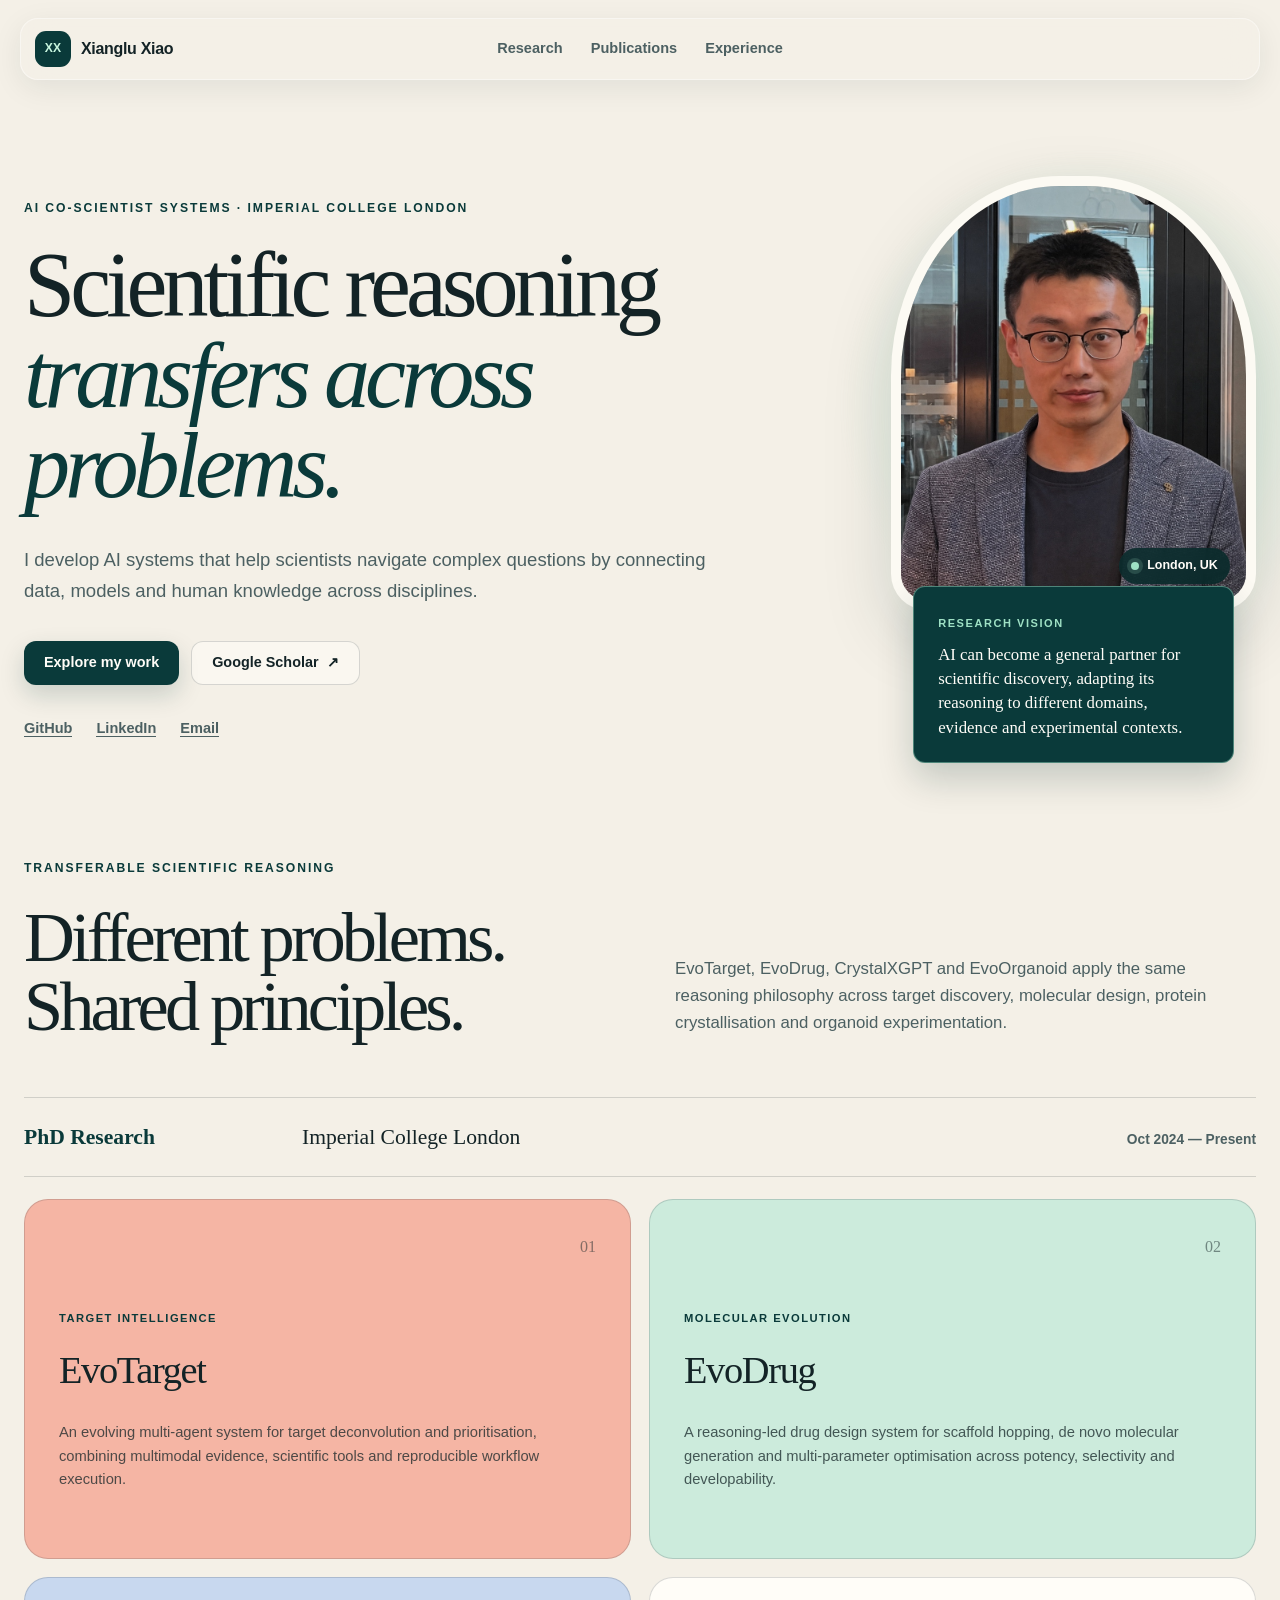
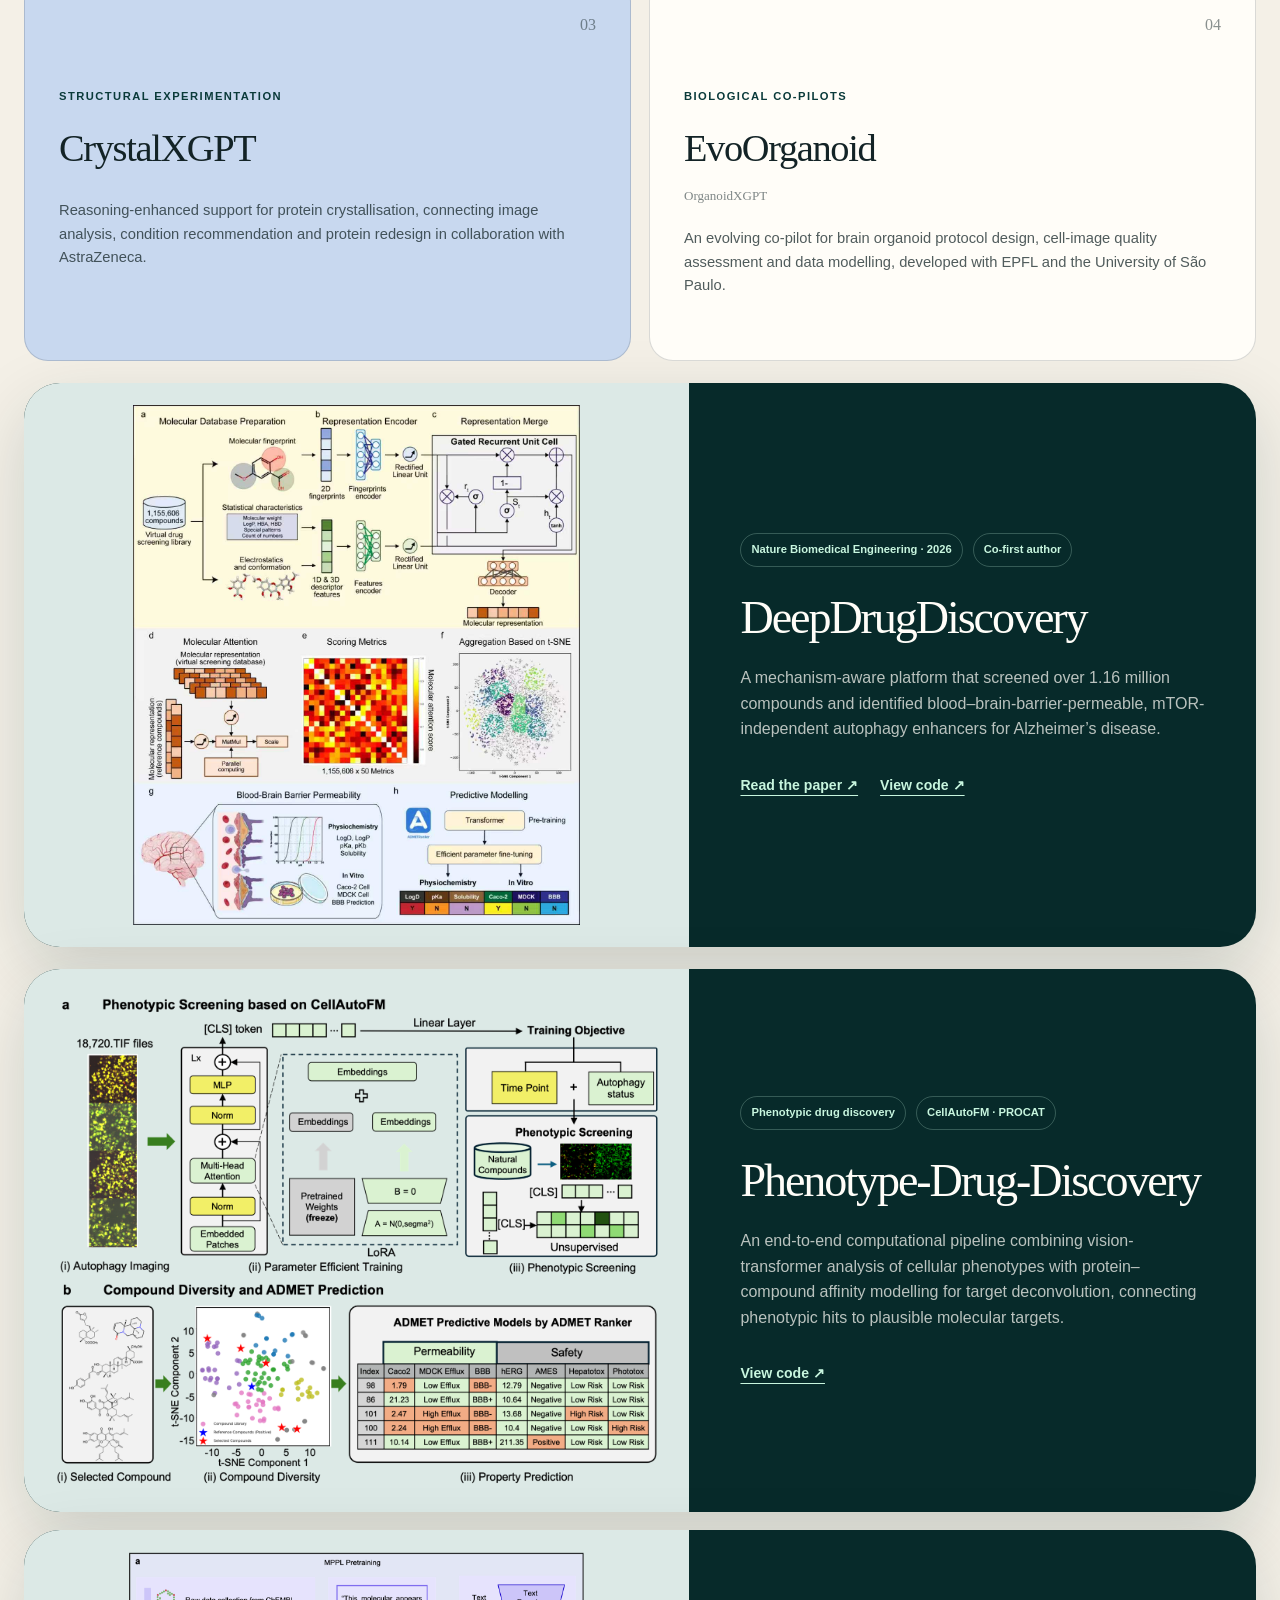
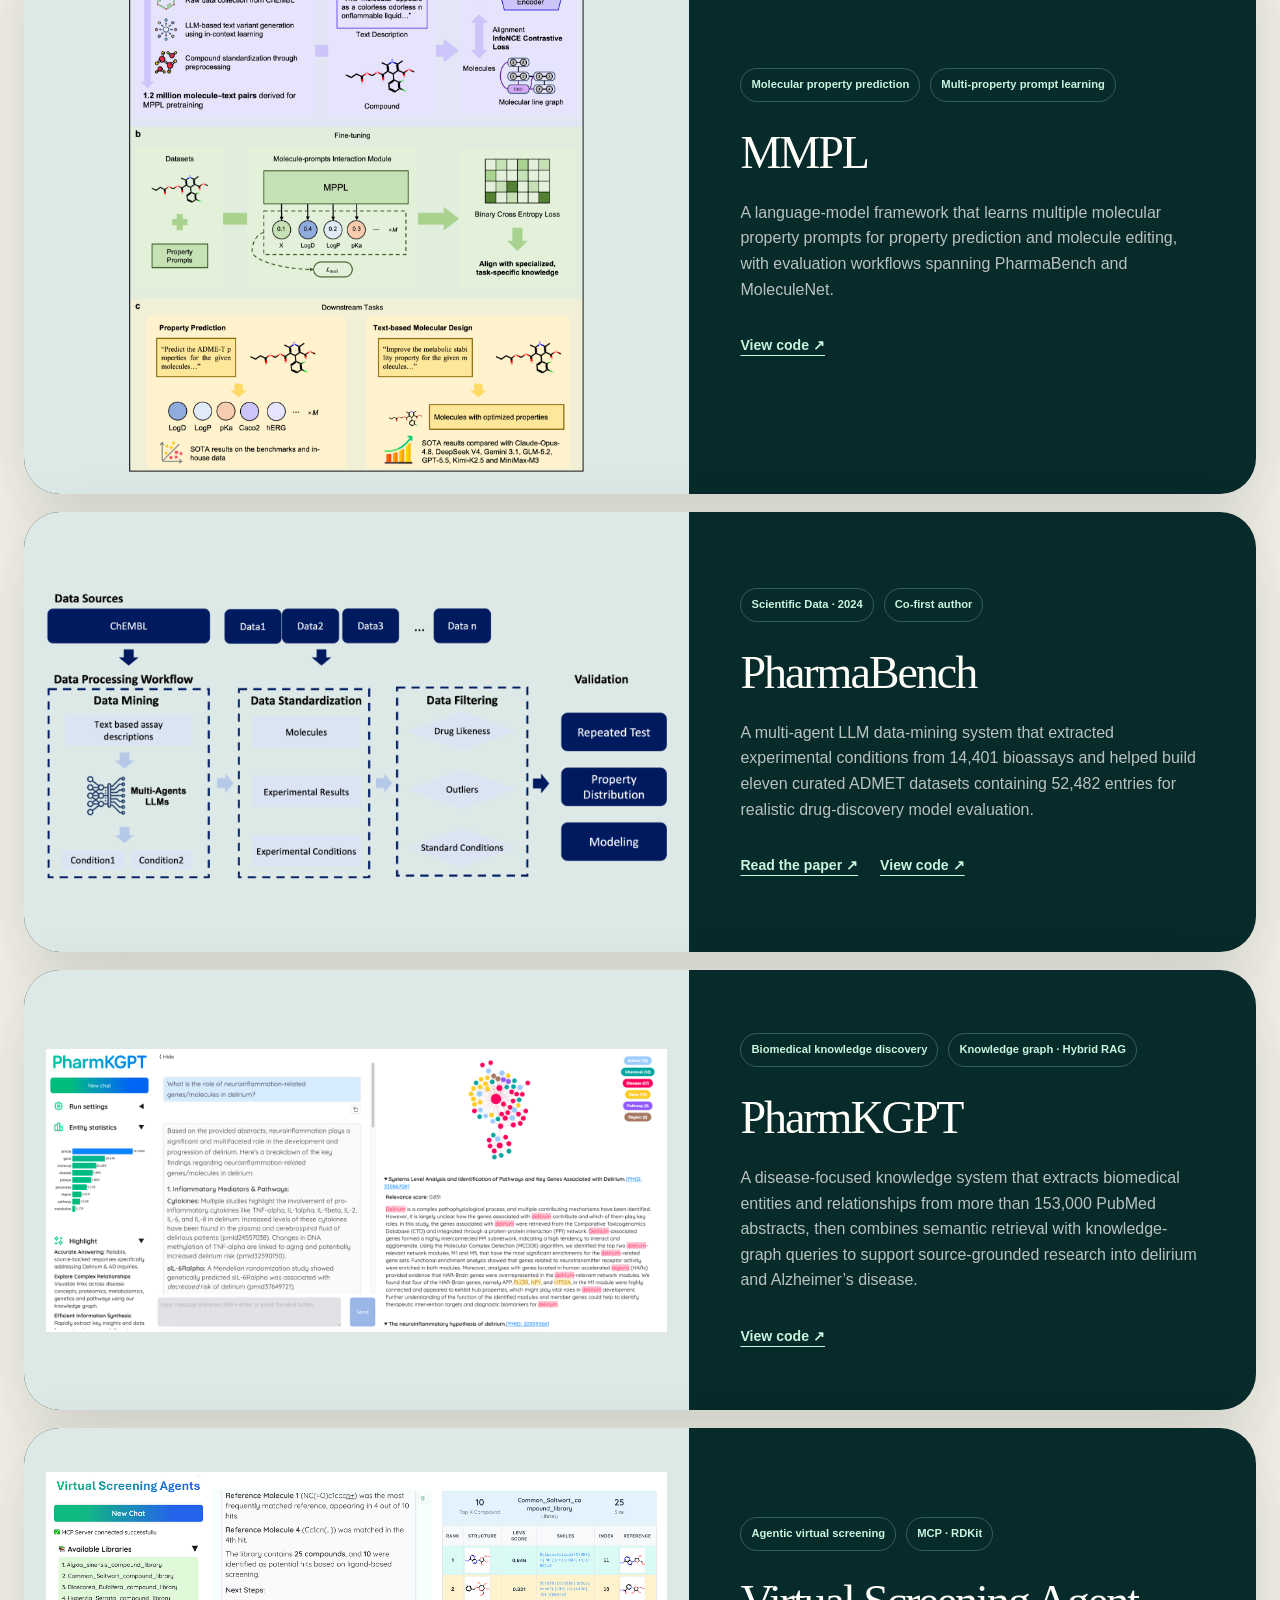
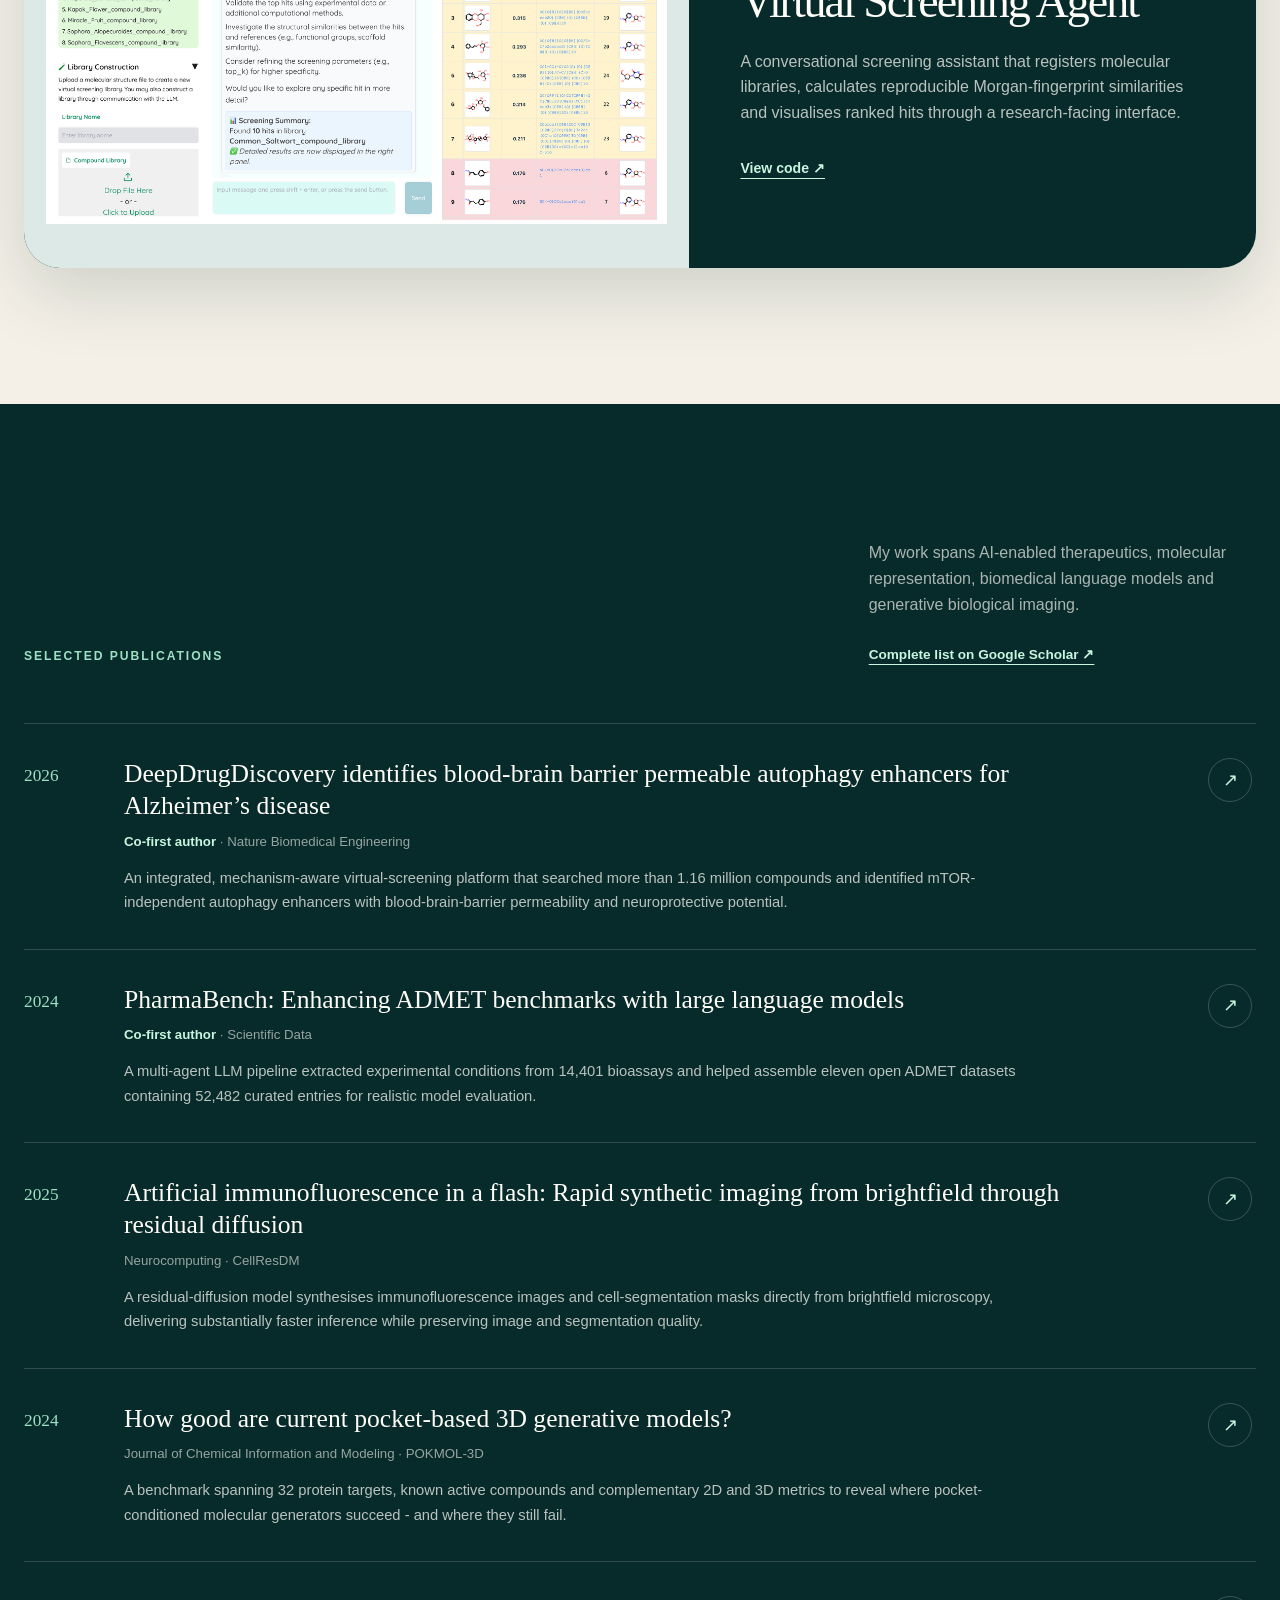
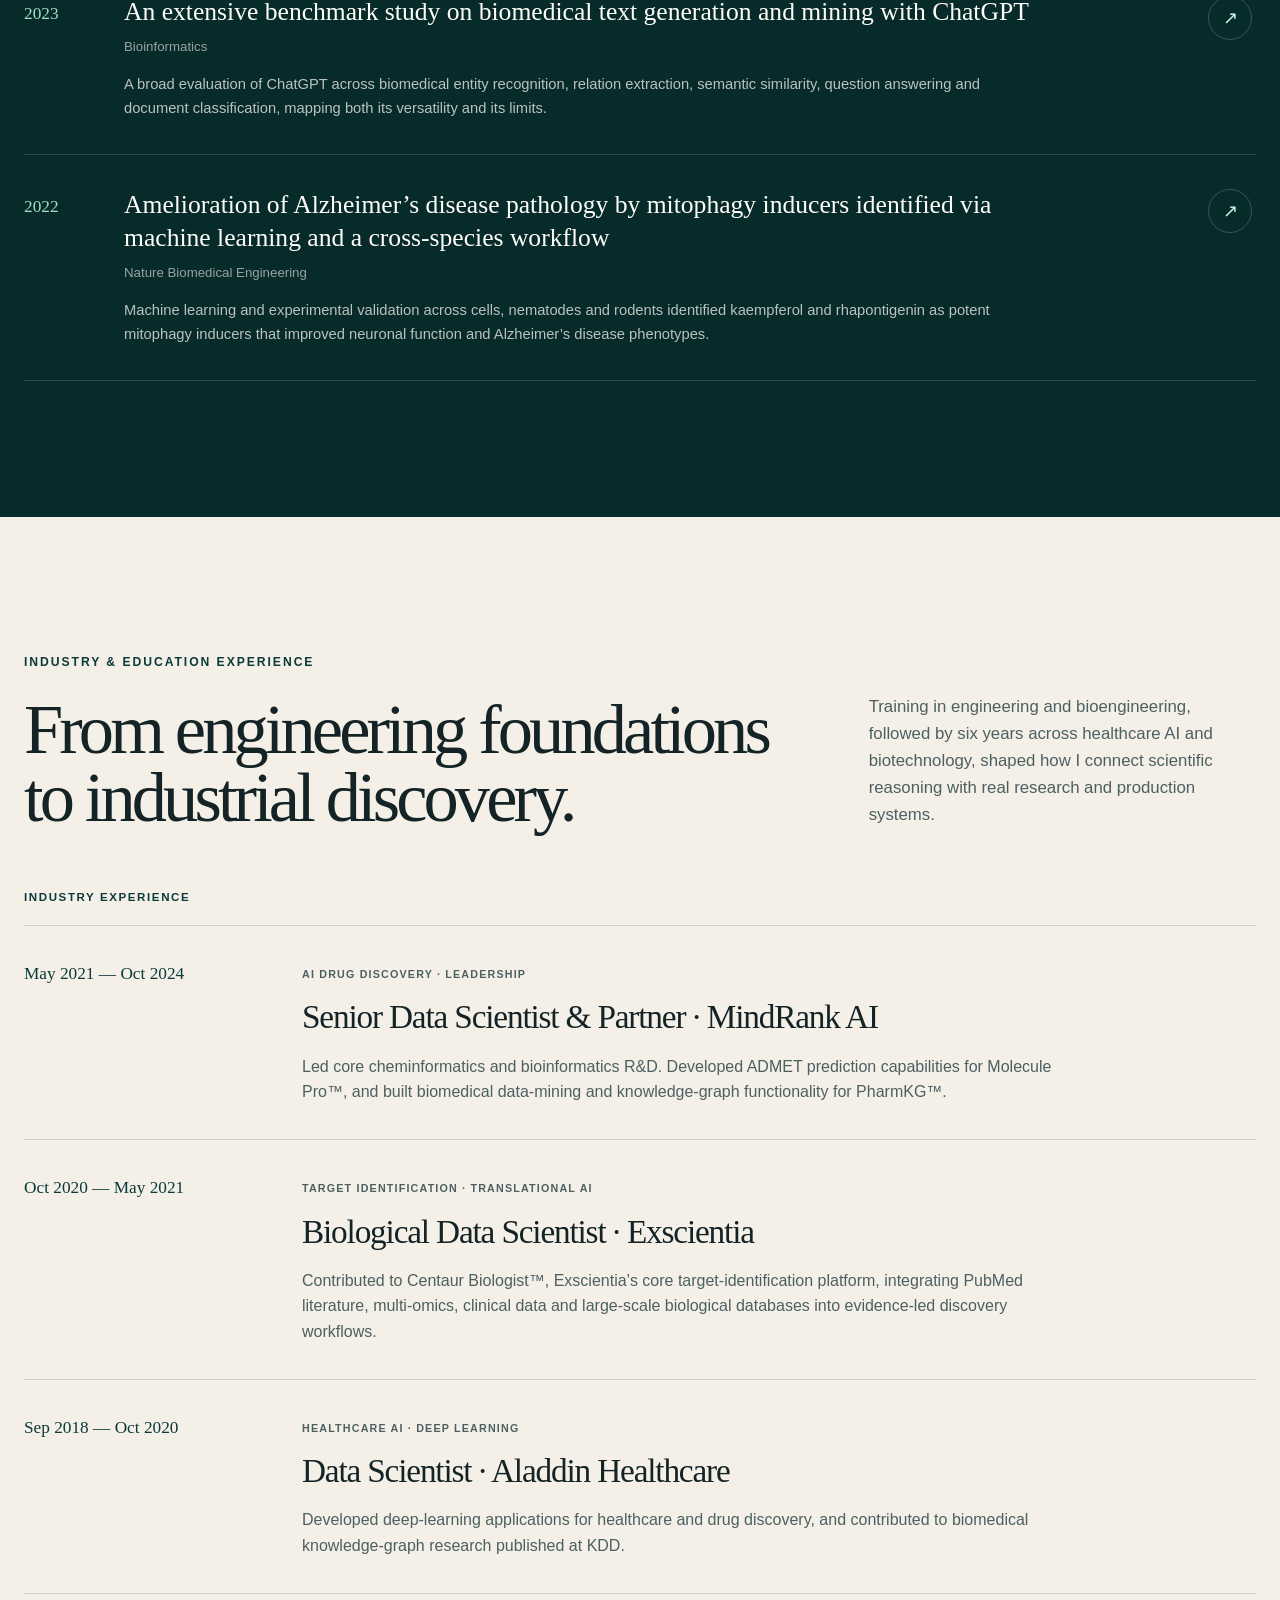
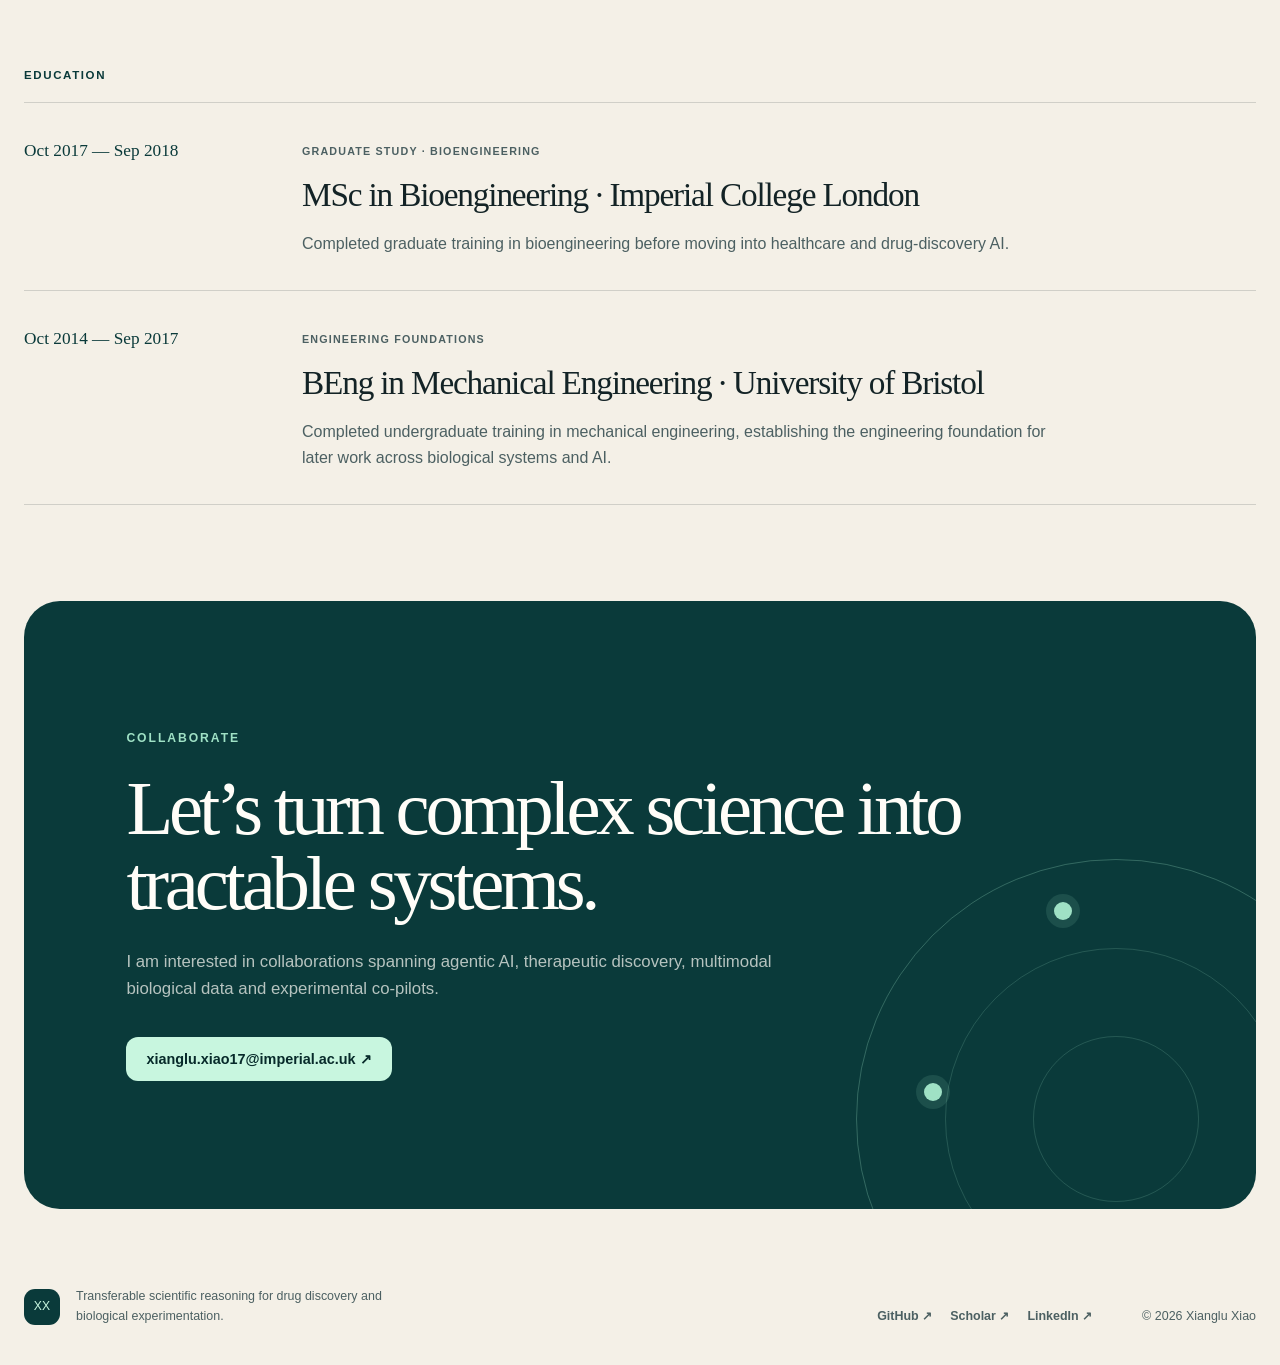
==== index.html @ e29f0de9 "Align DeepDrugDiscovery project card" ====
<!doctype html>
<html lang="en">
  <head>
    <meta charset="UTF-8" />
    <meta name="viewport" content="width=device-width, initial-scale=1" />
    <meta name="theme-color" content="#0a2425" />
    <meta
      name="description"
      content="Xianglu Xiao builds AI co-scientists that transfer scientific reasoning principles across drug discovery and biological experimentation."
    />
    <meta property="og:type" content="website" />
    <meta property="og:url" content="https://xiangluxiao.github.io/" />
    <meta property="og:title" content="Xianglu Xiao — Agentic AI for Drug Discovery" />
    <meta
      property="og:description"
      content="AI co-scientists that transfer scientific reasoning principles across drug discovery and biological experimentation."
    />
    <meta property="og:image" content="https://xiangluxiao.github.io/og.png" />
    <meta name="twitter:card" content="summary_large_image" />
    <meta name="twitter:title" content="Xianglu Xiao — Agentic AI for Drug Discovery" />
    <meta
      name="twitter:description"
      content="AI co-scientists that transfer scientific reasoning principles across drug discovery and biological experimentation."
    />
    <meta name="twitter:image" content="https://xiangluxiao.github.io/og.png" />
    <title>Xianglu Xiao — Agentic AI for Drug Discovery</title>
    <link rel="canonical" href="https://xiangluxiao.github.io/" />
    <link rel="icon" href="favicon.svg" type="image/svg+xml" />
    <link rel="stylesheet" href="styles.css" />
    <script src="script.js" defer></script>
    <script type="application/ld+json">
      {
        "@context": "https://schema.org",
        "@type": "Person",
        "name": "Xianglu Xiao",
        "url": "https://xiangluxiao.github.io/",
        "jobTitle": "AI Researcher and PhD Candidate",
        "affiliation": {
          "@type": "CollegeOrUniversity",
          "name": "Imperial College London"
        },
        "sameAs": [
          "https://github.com/XiangLuXiao",
          "https://scholar.google.com/citations?user=R48SPAgAAAAJ&hl=en",
          "https://www.linkedin.com/in/xianglu-xiao/"
        ]
      }
    </script>
  </head>
  <body>
    <a class="skip-link" href="#main">Skip to content</a>

    <header class="site-header" aria-label="Primary navigation">
      <a class="wordmark" href="#top" aria-label="Xianglu Xiao — home">
        <span class="wordmark-mark" aria-hidden="true">XX</span>
        <span>Xianglu Xiao</span>
      </a>
      <nav class="desktop-nav" aria-label="Page sections">
        <a href="#research">Research</a>
        <a href="#publications">Publications</a>
        <a href="#experience">Experience</a>
      </nav>
    </header>

    <main id="main">
      <section class="hero" id="top" aria-labelledby="hero-title">
        <div class="hero-copy">
          <p class="eyebrow">AI Co-Scientist Systems · Imperial College London</p>
          <h1 id="hero-title">
            <span>Scientific reasoning</span>
            <span class="hero-accent">transfers across problems.</span>
          </h1>
          <p class="hero-summary">
            I develop AI systems that help scientists navigate complex questions by connecting data, models and
            human knowledge across disciplines.
          </p>
          <div class="hero-links" aria-label="Profile links">
            <a class="button button-primary" href="#research">Explore my work</a>
            <a class="button button-secondary" href="https://scholar.google.com/citations?user=R48SPAgAAAAJ&amp;hl=en" target="_blank" rel="noreferrer">
              Google Scholar <span aria-hidden="true">↗</span>
            </a>
          </div>
          <ul class="profile-links" aria-label="External profiles">
            <li><a href="https://github.com/XiangLuXiao" target="_blank" rel="noreferrer">GitHub</a></li>
            <li><a href="https://www.linkedin.com/in/xianglu-xiao/" target="_blank" rel="noreferrer">LinkedIn</a></li>
            <li><a href="mailto:xianglu.xiao17@imperial.ac.uk">Email</a></li>
          </ul>
        </div>

        <aside class="hero-profile" aria-label="Research profile">
          <div class="portrait-frame">
            <img src="assets/xianglu-xiao.jpg" alt="Portrait of Xianglu Xiao" width="900" height="1038" />
            <span class="portrait-status"><span aria-hidden="true"></span> London, UK</span>
          </div>
          <div class="profile-note">
            <span class="note-label">Research vision</span>
            <p>
              AI can become a general partner for scientific discovery, adapting its reasoning to different domains,
              evidence and experimental contexts.
            </p>
          </div>
        </aside>
      </section>

      <section class="section section-feature" id="research" aria-labelledby="research-title">
        <div class="section-heading">
          <p class="eyebrow">Transferable scientific reasoning</p>
          <h2 id="research-title">Different problems. Shared principles.</h2>
          <p>
            EvoTarget, EvoDrug, CrystalXGPT and EvoOrganoid apply the same reasoning philosophy across target
            discovery, molecular design, protein crystallisation and organoid experimentation.
          </p>
        </div>

        <div class="phd-research-band" aria-label="PhD research at Imperial College London">
          <strong>PhD Research</strong>
          <span>Imperial College London</span>
          <time>Oct 2024 — Present</time>
        </div>

        <div class="research-grid" aria-label="Current PhD research programmes">
          <article class="research-card research-card-coral">
            <span class="research-index">01</span>
            <p class="research-kicker">Target intelligence</p>
            <h3>EvoTarget</h3>
            <p>
              An evolving multi-agent system for target deconvolution and prioritisation, combining multimodal
              evidence, scientific tools and reproducible workflow execution.
            </p>
          </article>

          <article class="research-card research-card-mint">
            <span class="research-index">02</span>
            <p class="research-kicker">Molecular evolution</p>
            <h3>EvoDrug</h3>
            <p>
              A reasoning-led drug design system for scaffold hopping, de novo molecular generation and
              multi-parameter optimisation across potency, selectivity and developability.
            </p>
          </article>

          <article class="research-card research-card-blue">
            <span class="research-index">03</span>
            <p class="research-kicker">Structural experimentation</p>
            <h3>CrystalXGPT</h3>
            <p>
              Reasoning-enhanced support for protein crystallisation, connecting image analysis, condition
              recommendation and protein redesign in collaboration with AstraZeneca.
            </p>
          </article>

          <article class="research-card research-card-paper">
            <span class="research-index">04</span>
            <p class="research-kicker">Biological co-pilots</p>
            <h3>EvoOrganoid <small>OrganoidXGPT</small></h3>
            <p>
              An evolving co-pilot for brain organoid protocol design, cell-image quality assessment and data
              modelling, developed with EPFL and the University of São Paulo.
            </p>
          </article>
        </div>

        <article class="feature-card feature-card-selected">
          <div class="feature-image">
            <img src="assets/deep-drug-discovery.jpg" alt="DeepDrugDiscovery molecular screening pipeline" />
          </div>
          <div class="feature-copy">
            <div class="feature-meta">
              <span>Nature Biomedical Engineering · 2026</span>
              <span>Co-first author</span>
            </div>
            <h3>DeepDrug<wbr>Discovery</h3>
            <p>
              A mechanism-aware platform that screened over 1.16 million compounds and identified
              blood–brain-barrier-permeable, mTOR-independent autophagy enhancers for Alzheimer’s disease.
            </p>
            <div class="card-links">
              <a href="https://doi.org/10.1038/s41551-026-01667-x" target="_blank" rel="noreferrer">Read the paper ↗</a>
              <a href="https://github.com/XiangLuXiao/DeepDrugDiscovery" target="_blank" rel="noreferrer">View code ↗</a>
            </div>
          </div>
        </article>

        <div class="selected-work-stack" aria-label="Additional selected research">
          <article class="feature-card feature-card-selected">
            <div class="feature-image">
              <img src="assets/phenotype-drug-discovery.png" alt="Phenotype-Drug-Discovery workflow linking cellular imaging, phenotypic screening and ADMET prediction" loading="lazy" />
            </div>
            <div class="feature-copy">
              <div class="feature-meta">
                <span>Phenotypic drug discovery</span>
                <span>CellAutoFM · PROCAT</span>
              </div>
              <h3>Phenotype-Drug-Discovery</h3>
              <p>
                An end-to-end computational pipeline combining vision-transformer analysis of cellular phenotypes
                with protein–compound affinity modelling for target deconvolution, connecting phenotypic hits to
                plausible molecular targets.
              </p>
              <div class="card-links">
                <a href="https://github.com/Frankewu0/Phenotype-Drug-Discovery" target="_blank" rel="noreferrer">View code ↗</a>
              </div>
            </div>
          </article>

          <article class="feature-card feature-card-selected">
            <div class="feature-image">
              <img src="assets/mmpl-framework.png" alt="MMPL pretraining, fine-tuning and downstream molecular property tasks" loading="lazy" />
            </div>
            <div class="feature-copy">
              <div class="feature-meta">
                <span>Molecular property prediction</span>
                <span>Multi-property prompt learning</span>
              </div>
              <h3>MMPL</h3>
              <p>
                A language-model framework that learns multiple molecular property prompts for property prediction
                and molecule editing, with evaluation workflows spanning PharmaBench and MoleculeNet.
              </p>
              <div class="card-links">
                <a href="https://github.com/Frankewu0/MMPL" target="_blank" rel="noreferrer">View code ↗</a>
              </div>
            </div>
          </article>

          <article class="feature-card feature-card-selected">
            <div class="feature-image">
              <img src="assets/pharmabench-workflow.png" alt="PharmaBench workflow for mining and standardising experimental ADMET data" loading="lazy" />
            </div>
            <div class="feature-copy">
              <div class="feature-meta">
                <span>Scientific Data · 2024</span>
                <span>Co-first author</span>
              </div>
              <h3>PharmaBench</h3>
              <p>
                A multi-agent LLM data-mining system that extracted experimental conditions from 14,401 bioassays
                and helped build eleven curated ADMET datasets containing 52,482 entries for realistic drug-discovery
                model evaluation.
              </p>
              <div class="card-links">
                <a href="https://doi.org/10.1038/s41597-024-03793-0" target="_blank" rel="noreferrer">Read the paper ↗</a>
                <a href="https://github.com/mindrank-ai/PharmaBench" target="_blank" rel="noreferrer">View code ↗</a>
              </div>
            </div>
          </article>

          <article class="feature-card feature-card-selected">
            <div class="feature-image">
              <img src="assets/pharmkgpt.png" alt="PharmKGPT interface combining scientific answers with disease knowledge graphs and source literature" loading="lazy" />
            </div>
            <div class="feature-copy">
              <div class="feature-meta">
                <span>Biomedical knowledge discovery</span>
                <span>Knowledge graph · Hybrid RAG</span>
              </div>
              <h3>PharmKGPT</h3>
              <p>
                A disease-focused knowledge system that extracts biomedical entities and relationships from more
                than 153,000 PubMed abstracts, then combines semantic retrieval with knowledge-graph queries to
                support source-grounded research into delirium and Alzheimer’s disease.
              </p>
              <div class="card-links">
                <a href="https://github.com/Furi5/pharmkgpt" target="_blank" rel="noreferrer">View code ↗</a>
              </div>
            </div>
          </article>

          <article class="feature-card feature-card-selected">
            <div class="feature-image">
              <img src="assets/virtual-screening-agent.png" alt="Virtual Screening Agent interface showing molecular libraries, ranked hits and screening analysis" loading="lazy" />
            </div>
            <div class="feature-copy">
              <div class="feature-meta">
                <span>Agentic virtual screening</span>
                <span>MCP · RDKit</span>
              </div>
              <h3>Virtual Screening Agent</h3>
              <p>
                A conversational screening assistant that registers molecular libraries, calculates reproducible
                Morgan-fingerprint similarities and visualises ranked hits through a research-facing interface.
              </p>
              <div class="card-links">
                <a href="https://github.com/XiangLuXiao/virtual_screening_agent" target="_blank" rel="noreferrer">View code ↗</a>
              </div>
            </div>
          </article>
        </div>

      </section>

      <section class="publication-section" id="publications" aria-labelledby="publication-title">
        <div class="publication-inner">
          <div class="section-heading publication-heading">
            <div>
              <p class="eyebrow" id="publication-title">Selected publications</p>
            </div>
            <div class="publication-intro">
              <p>
                My work spans AI-enabled therapeutics, molecular representation, biomedical language models and
                generative biological imaging.
              </p>
              <a href="https://scholar.google.com/citations?user=R48SPAgAAAAJ&amp;hl=en" target="_blank" rel="noreferrer">Complete list on Google Scholar ↗</a>
            </div>
          </div>

          <ol class="publication-list">
            <li>
              <span class="publication-year">2026</span>
              <div>
                <h3>DeepDrugDiscovery identifies blood-brain barrier permeable autophagy enhancers for Alzheimer’s disease</h3>
                <p class="publication-meta"><strong>Co-first author</strong> · Nature Biomedical Engineering</p>
                <p class="publication-summary">An integrated, mechanism-aware virtual-screening platform that searched more than 1.16 million compounds and identified mTOR-independent autophagy enhancers with blood-brain-barrier permeability and neuroprotective potential.</p>
              </div>
              <a href="https://doi.org/10.1038/s41551-026-01667-x" target="_blank" rel="noreferrer" aria-label="Open DeepDrugDiscovery paper">↗</a>
            </li>
            <li>
              <span class="publication-year">2024</span>
              <div>
                <h3>PharmaBench: Enhancing ADMET benchmarks with large language models</h3>
                <p class="publication-meta"><strong>Co-first author</strong> · Scientific Data</p>
                <p class="publication-summary">A multi-agent LLM pipeline extracted experimental conditions from 14,401 bioassays and helped assemble eleven open ADMET datasets containing 52,482 curated entries for realistic model evaluation.</p>
              </div>
              <a href="https://doi.org/10.1038/s41597-024-03793-0" target="_blank" rel="noreferrer" aria-label="Open PharmaBench paper">↗</a>
            </li>
            <li>
              <span class="publication-year">2025</span>
              <div>
                <h3>Artificial immunofluorescence in a flash: Rapid synthetic imaging from brightfield through residual diffusion</h3>
                <p class="publication-meta">Neurocomputing · CellResDM</p>
                <p class="publication-summary">A residual-diffusion model synthesises immunofluorescence images and cell-segmentation masks directly from brightfield microscopy, delivering substantially faster inference while preserving image and segmentation quality.</p>
              </div>
              <a href="https://doi.org/10.1016/j.neucom.2024.128715" target="_blank" rel="noreferrer" aria-label="Open CellResDM paper">↗</a>
            </li>
            <li>
              <span class="publication-year">2024</span>
              <div>
                <h3>How good are current pocket-based 3D generative models?</h3>
                <p class="publication-meta">Journal of Chemical Information and Modeling · POKMOL-3D</p>
                <p class="publication-summary">A benchmark spanning 32 protein targets, known active compounds and complementary 2D and 3D metrics to reveal where pocket-conditioned molecular generators succeed - and where they still fail.</p>
              </div>
              <a href="https://doi.org/10.1021/acs.jcim.4c01598" target="_blank" rel="noreferrer" aria-label="Open POKMOL-3D paper">↗</a>
            </li>
            <li>
              <span class="publication-year">2023</span>
              <div>
                <h3>An extensive benchmark study on biomedical text generation and mining with ChatGPT</h3>
                <p class="publication-meta">Bioinformatics</p>
                <p class="publication-summary">A broad evaluation of ChatGPT across biomedical entity recognition, relation extraction, semantic similarity, question answering and document classification, mapping both its versatility and its limits.</p>
              </div>
              <a href="https://doi.org/10.1093/bioinformatics/btad557" target="_blank" rel="noreferrer" aria-label="Open biomedical ChatGPT benchmark paper">↗</a>
            </li>
            <li>
              <span class="publication-year">2022</span>
              <div>
                <h3>Amelioration of Alzheimer’s disease pathology by mitophagy inducers identified via machine learning and a cross-species workflow</h3>
                <p class="publication-meta">Nature Biomedical Engineering</p>
                <p class="publication-summary">Machine learning and experimental validation across cells, nematodes and rodents identified kaempferol and rhapontigenin as potent mitophagy inducers that improved neuronal function and Alzheimer’s disease phenotypes.</p>
              </div>
              <a href="https://doi.org/10.1038/s41551-021-00819-5" target="_blank" rel="noreferrer" aria-label="Open mitophagy inducers paper">↗</a>
            </li>
          </ol>
        </div>
      </section>

      <section class="section path-section" id="experience" aria-labelledby="path-title">
        <div class="section-heading section-heading-compact">
          <div>
            <p class="eyebrow">Industry &amp; education experience</p>
            <h2 id="path-title">From engineering foundations to industrial discovery.</h2>
          </div>
          <p>
            Training in engineering and bioengineering, followed by six years across healthcare AI and biotechnology,
            shaped how I connect scientific reasoning with real research and production systems.
          </p>
        </div>

        <div class="experience-group">
          <p class="experience-label">Industry experience</p>
          <div class="timeline">
            <article class="timeline-item">
              <time>May 2021 — Oct 2024</time>
              <div>
                <span>AI drug discovery · Leadership</span>
                <h3>Senior Data Scientist &amp; Partner · MindRank AI</h3>
                <p>Led core cheminformatics and bioinformatics R&amp;D. Developed ADMET prediction capabilities for Molecule Pro™, and built biomedical data-mining and knowledge-graph functionality for PharmKG™.</p>
              </div>
            </article>
            <article class="timeline-item">
              <time>Oct 2020 — May 2021</time>
              <div>
                <span>Target identification · Translational AI</span>
                <h3>Biological Data Scientist · Exscientia</h3>
                <p>Contributed to Centaur Biologist™, Exscientia’s core target-identification platform, integrating PubMed literature, multi-omics, clinical data and large-scale biological databases into evidence-led discovery workflows.</p>
              </div>
            </article>
            <article class="timeline-item">
              <time>Sep 2018 — Oct 2020</time>
              <div>
                <span>Healthcare AI · Deep learning</span>
                <h3>Data Scientist · Aladdin Healthcare</h3>
                <p>Developed deep-learning applications for healthcare and drug discovery, and contributed to biomedical knowledge-graph research published at KDD.</p>
              </div>
            </article>
          </div>
        </div>

        <div class="experience-group">
          <p class="experience-label">Education</p>
          <div class="timeline">
            <article class="timeline-item">
              <time>Oct 2017 — Sep 2018</time>
              <div>
                <span>Graduate study · Bioengineering</span>
                <h3>MSc in Bioengineering · Imperial College London</h3>
                <p>Completed graduate training in bioengineering before moving into healthcare and drug-discovery AI.</p>
              </div>
            </article>
            <article class="timeline-item">
              <time>Oct 2014 — Sep 2017</time>
              <div>
                <span>Engineering foundations</span>
                <h3>BEng in Mechanical Engineering · University of Bristol</h3>
                <p>Completed undergraduate training in mechanical engineering, establishing the engineering foundation for later work across biological systems and AI.</p>
              </div>
            </article>
          </div>
        </div>
      </section>

      <section class="contact-section" aria-labelledby="contact-title">
        <div class="contact-orbit" aria-hidden="true"><span></span><span></span><span></span></div>
        <div class="contact-inner">
          <p class="eyebrow">Collaborate</p>
          <h2 id="contact-title">Let’s turn complex science into tractable systems.</h2>
          <p>
            I am interested in collaborations spanning agentic AI, therapeutic discovery, multimodal biological data
            and experimental co-pilots.
          </p>
          <a class="button contact-button" href="mailto:xianglu.xiao17@imperial.ac.uk">xianglu.xiao17@imperial.ac.uk ↗</a>
        </div>
      </section>
    </main>

    <footer class="site-footer">
      <div>
        <span class="wordmark-mark" aria-hidden="true">XX</span>
        <p>Transferable scientific reasoning for drug discovery and biological experimentation.</p>
      </div>
      <nav aria-label="Footer links">
        <a href="https://github.com/XiangLuXiao" target="_blank" rel="noreferrer">GitHub ↗</a>
        <a href="https://scholar.google.com/citations?user=R48SPAgAAAAJ&amp;hl=en" target="_blank" rel="noreferrer">Scholar ↗</a>
        <a href="https://www.linkedin.com/in/xianglu-xiao/" target="_blank" rel="noreferrer">LinkedIn ↗</a>
      </nav>
      <p>© <span id="year">2026</span> Xianglu Xiao</p>
    </footer>
  </body>
</html>
---- styles.css ----
:root {
  --ink: #132326;
  --ink-soft: #4c6062;
  --paper: #f4f0e7;
  --paper-deep: #e9e4d9;
  --forest: #0a3a3a;
  --forest-deep: #072a2a;
  --mint: #9fe1c5;
  --mint-bright: #c8f6df;
  --coral: #ef765e;
  --white: #fffdf8;
  --line: rgba(19, 35, 38, 0.16);
  --shadow: 0 24px 70px rgba(7, 42, 42, 0.16);
  --radius-sm: 12px;
  --radius-md: 24px;
  --radius-lg: 36px;
  --max-width: 1240px;
}

* {
  box-sizing: border-box;
}

html {
  scroll-behavior: smooth;
}

body {
  margin: 0;
  overflow-x: clip;
  color: var(--ink);
  background: var(--paper);
  font-family: Inter, ui-sans-serif, -apple-system, BlinkMacSystemFont, "Segoe UI", sans-serif;
  font-size: 16px;
  line-height: 1.6;
  text-rendering: optimizeLegibility;
}

a {
  color: inherit;
}

img {
  display: block;
  max-width: 100%;
}

button,
a {
  -webkit-tap-highlight-color: transparent;
}

.skip-link {
  position: fixed;
  z-index: 100;
  top: 12px;
  left: 12px;
  padding: 10px 14px;
  border-radius: 8px;
  background: var(--mint-bright);
  color: var(--forest-deep);
  transform: translateY(-160%);
}

.skip-link:focus {
  transform: translateY(0);
}

.site-header {
  position: sticky;
  z-index: 20;
  top: 0;
  display: grid;
  grid-template-columns: 1fr auto 1fr;
  align-items: center;
  width: min(calc(100% - 40px), var(--max-width));
  margin: 18px auto 0;
  padding: 12px 14px;
  border: 1px solid rgba(255, 255, 255, 0.42);
  border-radius: 18px;
  background: rgba(244, 240, 231, 0.82);
  box-shadow: 0 8px 30px rgba(7, 42, 42, 0.08);
  backdrop-filter: blur(18px);
}

.wordmark {
  display: inline-flex;
  align-items: center;
  gap: 10px;
  width: fit-content;
  font-weight: 740;
  text-decoration: none;
  letter-spacing: -0.02em;
}

.wordmark-mark {
  display: grid;
  width: 36px;
  height: 36px;
  place-items: center;
  border-radius: 11px;
  color: var(--mint-bright);
  background: var(--forest);
  font-size: 0.76rem;
  letter-spacing: 0.02em;
}

.desktop-nav {
  display: flex;
  gap: 28px;
}

.desktop-nav a,
.profile-links a {
  color: var(--ink-soft);
  font-size: 0.91rem;
  font-weight: 620;
  text-decoration: none;
}

.desktop-nav a:hover,
.profile-links a:hover {
  color: var(--forest);
}

.button {
  min-height: 44px;
  border-radius: 12px;
  font: inherit;
  font-size: 0.9rem;
  font-weight: 700;
  text-decoration: none;
}

.hero {
  position: relative;
  display: grid;
  grid-template-columns: minmax(0, 1.45fr) minmax(300px, 0.68fr);
  gap: clamp(48px, 7vw, 112px);
  align-items: center;
  width: min(calc(100% - 48px), var(--max-width));
  min-height: 720px;
  margin: 0 auto;
  padding: 96px 0 56px;
}

.hero::before {
  position: absolute;
  z-index: -1;
  top: 52px;
  right: -8%;
  width: 42%;
  height: 74%;
  border-radius: 50%;
  background: radial-gradient(circle at center, rgba(159, 225, 197, 0.48), rgba(159, 225, 197, 0) 68%);
  content: "";
  filter: blur(2px);
}

.eyebrow {
  margin: 0 0 22px;
  color: var(--forest);
  font-size: 0.76rem;
  font-weight: 800;
  letter-spacing: 0.16em;
  text-transform: uppercase;
}

.hero h1,
.section-heading h2 {
  margin: 0;
  font-family: "Iowan Old Style", "Palatino Linotype", Georgia, serif;
  font-weight: 500;
  letter-spacing: -0.055em;
  line-height: 0.98;
}

.hero h1 {
  max-width: 830px;
  font-size: clamp(4rem, 7.2vw, 7.4rem);
}

.hero h1 span {
  display: block;
}

.hero-accent {
  color: var(--forest);
  font-style: italic;
}

.hero-summary {
  max-width: 720px;
  margin: 34px 0 0;
  color: var(--ink-soft);
  font-size: clamp(1.05rem, 1.45vw, 1.28rem);
  line-height: 1.65;
}

.hero-links {
  display: flex;
  flex-wrap: wrap;
  gap: 12px;
  margin-top: 34px;
}

.button {
  display: inline-flex;
  align-items: center;
  justify-content: center;
  gap: 8px;
  padding: 0 20px;
}

.button-primary {
  color: var(--white);
  background: var(--forest);
  box-shadow: 0 10px 24px rgba(10, 58, 58, 0.18);
}

.button-secondary {
  border: 1px solid var(--line);
  background: rgba(255, 253, 248, 0.54);
}

.profile-links {
  display: flex;
  gap: 24px;
  margin: 30px 0 0;
  padding: 0;
  list-style: none;
}

.profile-links a {
  border-bottom: 1px solid currentColor;
}

.hero-profile {
  position: relative;
}

.portrait-frame {
  position: relative;
  overflow: hidden;
  aspect-ratio: 0.84;
  border: 10px solid rgba(255, 253, 248, 0.88);
  border-radius: 46% 46% var(--radius-lg) var(--radius-lg);
  background: var(--paper-deep);
  box-shadow: var(--shadow);
}

.portrait-frame img {
  width: 100%;
  height: 100%;
  object-fit: cover;
  image-rendering: auto;
}

.portrait-status {
  position: absolute;
  right: 16px;
  bottom: 16px;
  display: inline-flex;
  align-items: center;
  gap: 8px;
  padding: 8px 12px;
  border-radius: 999px;
  color: var(--white);
  background: rgba(7, 42, 42, 0.86);
  font-size: 0.78rem;
  font-weight: 700;
  backdrop-filter: blur(10px);
}

.portrait-status span {
  width: 8px;
  height: 8px;
  border-radius: 50%;
  background: var(--mint);
  box-shadow: 0 0 0 4px rgba(159, 225, 197, 0.17);
}

.profile-note {
  position: relative;
  width: 88%;
  margin: -24px auto 0;
  padding: 22px 24px;
  border: 1px solid rgba(159, 225, 197, 0.45);
  border-radius: var(--radius-sm);
  color: var(--white);
  background: var(--forest);
  box-shadow: 0 16px 36px rgba(7, 42, 42, 0.2);
}

.note-label {
  color: var(--mint);
  font-size: 0.69rem;
  font-weight: 800;
  letter-spacing: 0.14em;
  text-transform: uppercase;
}

.profile-note p {
  margin: 8px 0 0;
  font-family: "Iowan Old Style", Georgia, serif;
  font-size: 1.05rem;
  line-height: 1.45;
}

.section {
  width: min(100% - 48px, var(--max-width));
  margin: 0 auto;
  padding: 136px 0;
}

.section-feature {
  padding-top: 40px;
}

.section-heading {
  display: grid;
  grid-template-columns: 1fr 1fr;
  gap: 24px 70px;
  align-items: end;
  margin-bottom: 56px;
}

.section-heading .eyebrow {
  grid-column: 1 / -1;
  margin-bottom: 0;
}

.section-heading h2 {
  font-size: clamp(3rem, 5.5vw, 5.5rem);
}

.section-heading > p:last-child {
  max-width: 540px;
  margin: 0 0 4px;
  color: var(--ink-soft);
  font-size: 1.05rem;
}

.feature-card {
  overflow: hidden;
  display: grid;
  grid-template-columns: 1.22fr 0.78fr;
  min-height: 560px;
  border-radius: var(--radius-lg);
  color: var(--white);
  background: var(--forest-deep);
  box-shadow: var(--shadow);
}

.feature-image {
  min-width: 0;
  min-height: 440px;
  padding: 22px;
  overflow: hidden;
  background: #dce9e6;
}

.feature-image img {
  display: block;
  width: 100%;
  height: 100%;
  border-radius: 20px;
  object-fit: contain;
  object-position: center;
}

.feature-copy {
  display: flex;
  flex-direction: column;
  justify-content: center;
  min-width: 0;
  padding: clamp(36px, 5vw, 72px);
}

.feature-meta {
  display: flex;
  flex-wrap: wrap;
  gap: 10px;
  margin-bottom: 28px;
}

.feature-meta span {
  padding: 7px 10px;
  border: 1px solid rgba(200, 246, 223, 0.24);
  border-radius: 999px;
  color: var(--mint-bright);
  font-size: 0.7rem;
  font-weight: 800;
}

.feature-copy h3 {
  margin: 0;
  font-family: "Iowan Old Style", Georgia, serif;
  font-size: clamp(2.5rem, 3.7vw, 4.2rem);
  font-weight: 500;
  hyphens: none;
  letter-spacing: -0.045em;
  line-height: 1;
}

.feature-copy p {
  margin: 24px 0 0;
  color: rgba(255, 253, 248, 0.72);
}

.card-links {
  display: flex;
  flex-wrap: wrap;
  gap: 22px;
  margin-top: 32px;
}

.card-links a {
  color: var(--mint-bright);
  font-size: 0.88rem;
  font-weight: 750;
  text-underline-offset: 5px;
}

.research-grid {
  display: grid;
  grid-template-columns: repeat(2, 1fr);
  gap: 18px;
  margin: 22px 0;
}

.phd-research-band {
  display: grid;
  grid-template-columns: 230px 1fr auto;
  gap: 48px;
  align-items: baseline;
  margin-top: 54px;
  padding: 22px 0;
  border-top: 1px solid var(--line);
  border-bottom: 1px solid var(--line);
}

.phd-research-band strong,
.phd-research-band span {
  font-family: "Iowan Old Style", Georgia, serif;
  font-size: 1.35rem;
  font-weight: 500;
}

.phd-research-band strong {
  color: var(--forest);
  font-weight: 650;
}

.phd-research-band time {
  color: var(--ink-soft);
  font-size: 0.86rem;
  font-weight: 700;
}

.selected-work-stack {
  display: grid;
  gap: 18px;
  margin-top: 22px;
}

.feature-card-selected {
  grid-template-columns: minmax(0, 1.08fr) minmax(330px, 0.92fr);
  min-height: 440px;
}

.feature-card-selected .feature-image {
  min-height: 440px;
}

.feature-card-selected .feature-image img {
  max-height: 520px;
}

.feature-card-selected .feature-copy {
  min-height: 0;
  padding: clamp(34px, 4vw, 54px);
}

.feature-card-selected .feature-copy h3 {
  font-size: clamp(2.2rem, 3.6vw, 3.8rem);
}

.research-card {
  position: relative;
  display: flex;
  flex-direction: column;
  min-height: 360px;
  padding: 34px;
  border: 1px solid var(--line);
  border-radius: var(--radius-md);
}

.research-card-mint {
  background: #ccebdc;
}

.research-card-paper {
  background: var(--white);
}

.research-card-coral {
  background: #f5b5a4;
}

.research-card-blue {
  background: #c8d8ef;
}

.research-index {
  align-self: flex-end;
  color: rgba(19, 35, 38, 0.5);
  font-family: "Iowan Old Style", Georgia, serif;
  font-size: 1rem;
}

.research-kicker {
  margin: 50px 0 12px;
  color: var(--forest);
  font-size: 0.7rem;
  font-weight: 800;
  letter-spacing: 0.13em;
  text-transform: uppercase;
}

.research-card h3,
.timeline-item h3 {
  margin: 0;
  font-family: "Iowan Old Style", Georgia, serif;
  font-weight: 500;
  letter-spacing: -0.035em;
}

.research-card h3 {
  font-size: clamp(2rem, 3vw, 3rem);
}

.research-card h3 small {
  display: block;
  margin-top: 7px;
  color: rgba(19, 35, 38, 0.54);
  font-family: inherit;
  font-size: 0.34em;
  letter-spacing: 0;
}

.research-card > p:not(.research-kicker) {
  margin: 20px 0 28px;
  color: rgba(19, 35, 38, 0.74);
  font-size: 0.92rem;
}

.section-heading-compact {
  grid-template-columns: minmax(0, 1.1fr) minmax(300px, 0.55fr);
}

.section-heading-compact > div .eyebrow {
  margin-bottom: 22px;
}

.section-heading-compact > div h2 {
  max-width: 760px;
}

.section-heading-compact > p {
  margin: 0 0 4px;
  color: var(--ink-soft);
  font-size: 1.05rem;
}

.publication-intro a {
  color: var(--forest);
  font-size: 0.85rem;
  font-weight: 780;
  text-underline-offset: 5px;
}

.publication-section {
  color: var(--white);
  background: var(--forest-deep);
}

.publication-inner {
  width: min(100% - 48px, var(--max-width));
  margin: 0 auto;
  padding: 136px 0;
}

.publication-heading {
  grid-template-columns: minmax(0, 1.1fr) minmax(300px, 0.55fr);
}

.publication-heading .eyebrow {
  margin-bottom: 0;
  color: var(--mint);
}

.publication-intro p {
  margin: 0 0 24px;
  color: rgba(255, 253, 248, 0.66);
}

.publication-intro a {
  color: var(--mint-bright);
}

.publication-list {
  margin: 0;
  padding: 0;
  border-top: 1px solid rgba(255, 255, 255, 0.16);
  list-style: none;
}

.publication-list li {
  display: grid;
  grid-template-columns: 76px 1fr 48px;
  gap: 24px;
  align-items: start;
  padding: 34px 0;
  border-bottom: 1px solid rgba(255, 255, 255, 0.16);
}

.publication-year {
  align-self: start;
  padding-top: 4px;
  color: var(--mint);
  font-family: "Iowan Old Style", Georgia, serif;
  font-size: 1.08rem;
}

.publication-list h3 {
  max-width: 940px;
  margin: 0;
  font-family: "Iowan Old Style", Georgia, serif;
  font-size: clamp(1.2rem, 2vw, 1.7rem);
  font-weight: 500;
  line-height: 1.27;
}

.publication-meta {
  margin: 8px 0 0;
  color: rgba(255, 253, 248, 0.58);
  font-size: 0.83rem;
}

.publication-meta strong {
  color: var(--mint-bright);
}

.publication-summary {
  max-width: 900px;
  margin: 14px 0 0;
  color: rgba(255, 253, 248, 0.72);
  font-size: 0.92rem;
  line-height: 1.65;
}

.publication-list li > a {
  display: grid;
  width: 44px;
  height: 44px;
  place-items: center;
  border: 1px solid rgba(255, 255, 255, 0.2);
  border-radius: 50%;
  color: var(--mint-bright);
  font-size: 1.1rem;
  text-decoration: none;
  transition: color 160ms ease, background 160ms ease, transform 160ms ease;
}

.publication-list li > a:hover {
  color: var(--forest-deep);
  background: var(--mint-bright);
  transform: translateY(-2px);
}

.path-section {
  padding-bottom: 96px;
}

.experience-group + .experience-group {
  margin-top: 72px;
}

.experience-label {
  margin: 0 0 18px;
  color: var(--forest);
  font-size: 0.72rem;
  font-weight: 800;
  letter-spacing: 0.14em;
  text-transform: uppercase;
}

.timeline {
  border-top: 1px solid var(--line);
}

.timeline-item {
  display: grid;
  grid-template-columns: 230px 1fr;
  gap: 48px;
  padding: 34px 0;
  border-bottom: 1px solid var(--line);
}

.timeline-item time {
  color: var(--forest);
  font-family: "Iowan Old Style", Georgia, serif;
  font-size: 1.08rem;
}

.timeline-item > div > span {
  color: var(--ink-soft);
  font-size: 0.67rem;
  font-weight: 800;
  letter-spacing: 0.11em;
  text-transform: uppercase;
}

.timeline-item h3 {
  margin-top: 5px;
  font-size: clamp(1.55rem, 2.6vw, 2.5rem);
}

.timeline-item p {
  max-width: 760px;
  margin: 10px 0 0;
  color: var(--ink-soft);
}

.education-row {
  display: grid;
  grid-template-columns: repeat(2, 1fr);
  gap: 18px;
  margin-top: 30px;
}

.education-row > div {
  padding: 26px;
  border: 1px solid var(--line);
  border-radius: 18px;
  background: rgba(255, 253, 248, 0.42);
}

.education-row span {
  display: block;
  margin-bottom: 26px;
  color: var(--ink-soft);
  font-size: 0.76rem;
  font-weight: 700;
}

.education-row strong {
  display: block;
  font-family: "Iowan Old Style", Georgia, serif;
  font-size: 1.5rem;
  font-weight: 500;
}

.education-row p {
  margin: 3px 0 0;
  color: var(--ink-soft);
}

.contact-section {
  position: relative;
  overflow: hidden;
  width: min(calc(100% - 48px), var(--max-width));
  margin: 0 auto 30px;
  padding: clamp(64px, 10vw, 130px) clamp(24px, 8vw, 110px);
  border-radius: var(--radius-lg);
  color: var(--white);
  background: var(--forest);
}

.contact-inner {
  position: relative;
  z-index: 2;
  max-width: 860px;
}

.contact-section .eyebrow {
  color: var(--mint);
}

.contact-section h2 {
  margin: 0;
  font-family: "Iowan Old Style", Georgia, serif;
  font-size: clamp(3rem, 6vw, 6.2rem);
  font-weight: 500;
  letter-spacing: -0.055em;
  line-height: 0.98;
}

.contact-section p:not(.eyebrow) {
  max-width: 660px;
  margin: 28px 0 0;
  color: rgba(255, 253, 248, 0.7);
  font-size: 1.05rem;
}

.contact-button {
  margin-top: 34px;
  color: var(--forest-deep);
  background: var(--mint-bright);
}

.contact-orbit {
  position: absolute;
  z-index: 1;
  right: -120px;
  bottom: -170px;
  width: 520px;
  height: 520px;
  border: 1px solid rgba(159, 225, 197, 0.28);
  border-radius: 50%;
}

.contact-orbit::before,
.contact-orbit::after {
  position: absolute;
  inset: 17%;
  border: 1px solid rgba(159, 225, 197, 0.18);
  border-radius: 50%;
  content: "";
}

.contact-orbit::after {
  inset: 34%;
}

.contact-orbit span {
  position: absolute;
  width: 18px;
  height: 18px;
  border-radius: 50%;
  background: var(--mint);
  box-shadow: 0 0 0 8px rgba(159, 225, 197, 0.12);
}

.contact-orbit span:nth-child(1) {
  top: 8%;
  left: 38%;
}

.contact-orbit span:nth-child(2) {
  top: 43%;
  left: 13%;
}

.contact-orbit span:nth-child(3) {
  top: 47%;
  right: -1%;
  background: var(--coral);
}

.site-footer {
  display: grid;
  grid-template-columns: 1fr auto auto;
  gap: 50px;
  align-items: end;
  width: min(calc(100% - 48px), var(--max-width));
  margin: 0 auto;
  padding: 48px 0 38px;
}

.site-footer > div {
  display: flex;
  align-items: center;
  gap: 16px;
}

.site-footer > div p,
.site-footer > p {
  max-width: 360px;
  margin: 0;
  color: var(--ink-soft);
  font-size: 0.78rem;
}

.site-footer nav {
  display: flex;
  gap: 18px;
}

.site-footer nav a {
  color: var(--ink-soft);
  font-size: 0.78rem;
  font-weight: 700;
  text-decoration: none;
}

.site-footer nav a:hover {
  color: var(--forest);
}

:focus-visible {
  outline: 3px solid var(--coral);
  outline-offset: 4px;
}

@media (max-width: 920px) {
  .site-header {
    grid-template-columns: 1fr auto;
  }

  .desktop-nav {
    display: none;
  }

  .hero {
    grid-template-columns: 1fr;
    min-height: auto;
    padding-top: 74px;
  }

  .hero-profile {
    width: min(100%, 470px);
  }

  .section-heading,
  .feature-card,
  .section-heading-compact,
  .publication-heading {
    grid-template-columns: 1fr;
  }

  .research-grid {
    grid-template-columns: 1fr 1fr;
  }

  .timeline-item {
    grid-template-columns: 180px 1fr;
  }

  .phd-research-band {
    grid-template-columns: 180px 1fr;
  }

  .phd-research-band time {
    grid-column: 2;
  }

  .site-footer {
    grid-template-columns: 1fr auto;
  }

  .site-footer > p {
    grid-column: 1 / -1;
  }
}

@media (max-width: 620px) {
  .site-header,
  .hero,
  .section {
    width: min(100% - 28px, var(--max-width));
  }

  .site-header {
    margin-top: 10px;
  }

  .wordmark > span:last-child,
  .desktop-nav {
    display: none;
  }

  .hero {
    gap: 54px;
    padding-top: 64px;
  }

  .hero h1 {
    font-size: clamp(3.35rem, 16vw, 5rem);
  }

  .hero-summary {
    font-size: 1rem;
  }

  .hero-links .button {
    width: 100%;
  }

  .profile-links {
    justify-content: space-between;
    gap: 12px;
  }

  .section {
    padding: 98px 0;
  }

  .section-feature {
    padding-top: 32px;
  }

  .section-heading {
    gap: 26px;
  }

  .feature-card {
    border-radius: var(--radius-md);
  }

  .feature-image {
    min-height: 300px;
    padding: 12px;
  }

  .feature-card-selected .feature-image {
    min-height: 320px;
  }

  .feature-card-selected .feature-image img {
    max-height: 420px;
  }

  .feature-copy {
    padding: 34px 26px 42px;
  }

  .research-grid,
  .education-row {
    grid-template-columns: 1fr;
  }

  .research-card {
    min-height: 330px;
    padding: 28px;
  }

  .publication-inner,
  .contact-section,
  .site-footer {
    width: min(100% - 28px, var(--max-width));
  }

  .publication-inner {
    padding: 98px 0;
  }

  .publication-list li {
    grid-template-columns: 1fr 36px;
    gap: 10px 14px;
  }

  .publication-year {
    grid-column: 1 / -1;
  }

  .publication-list li > a {
    width: 34px;
    height: 34px;
  }

  .timeline-item {
    grid-template-columns: 1fr;
    gap: 10px;
  }

  .phd-research-band {
    grid-template-columns: 1fr;
    gap: 4px;
    margin-top: 40px;
  }

  .phd-research-band time {
    grid-column: auto;
    margin-top: 6px;
  }

  .contact-section {
    border-radius: var(--radius-md);
  }

  .contact-button {
    width: 100%;
    font-size: 0.78rem;
  }

  .contact-orbit {
    right: -290px;
    opacity: 0.65;
  }

  .site-footer {
    grid-template-columns: 1fr;
    gap: 26px;
  }

  .site-footer nav {
    flex-wrap: wrap;
  }

  .site-footer > p {
    grid-column: auto;
  }
}

@media (prefers-reduced-motion: reduce) {
  html {
    scroll-behavior: auto;
  }
}
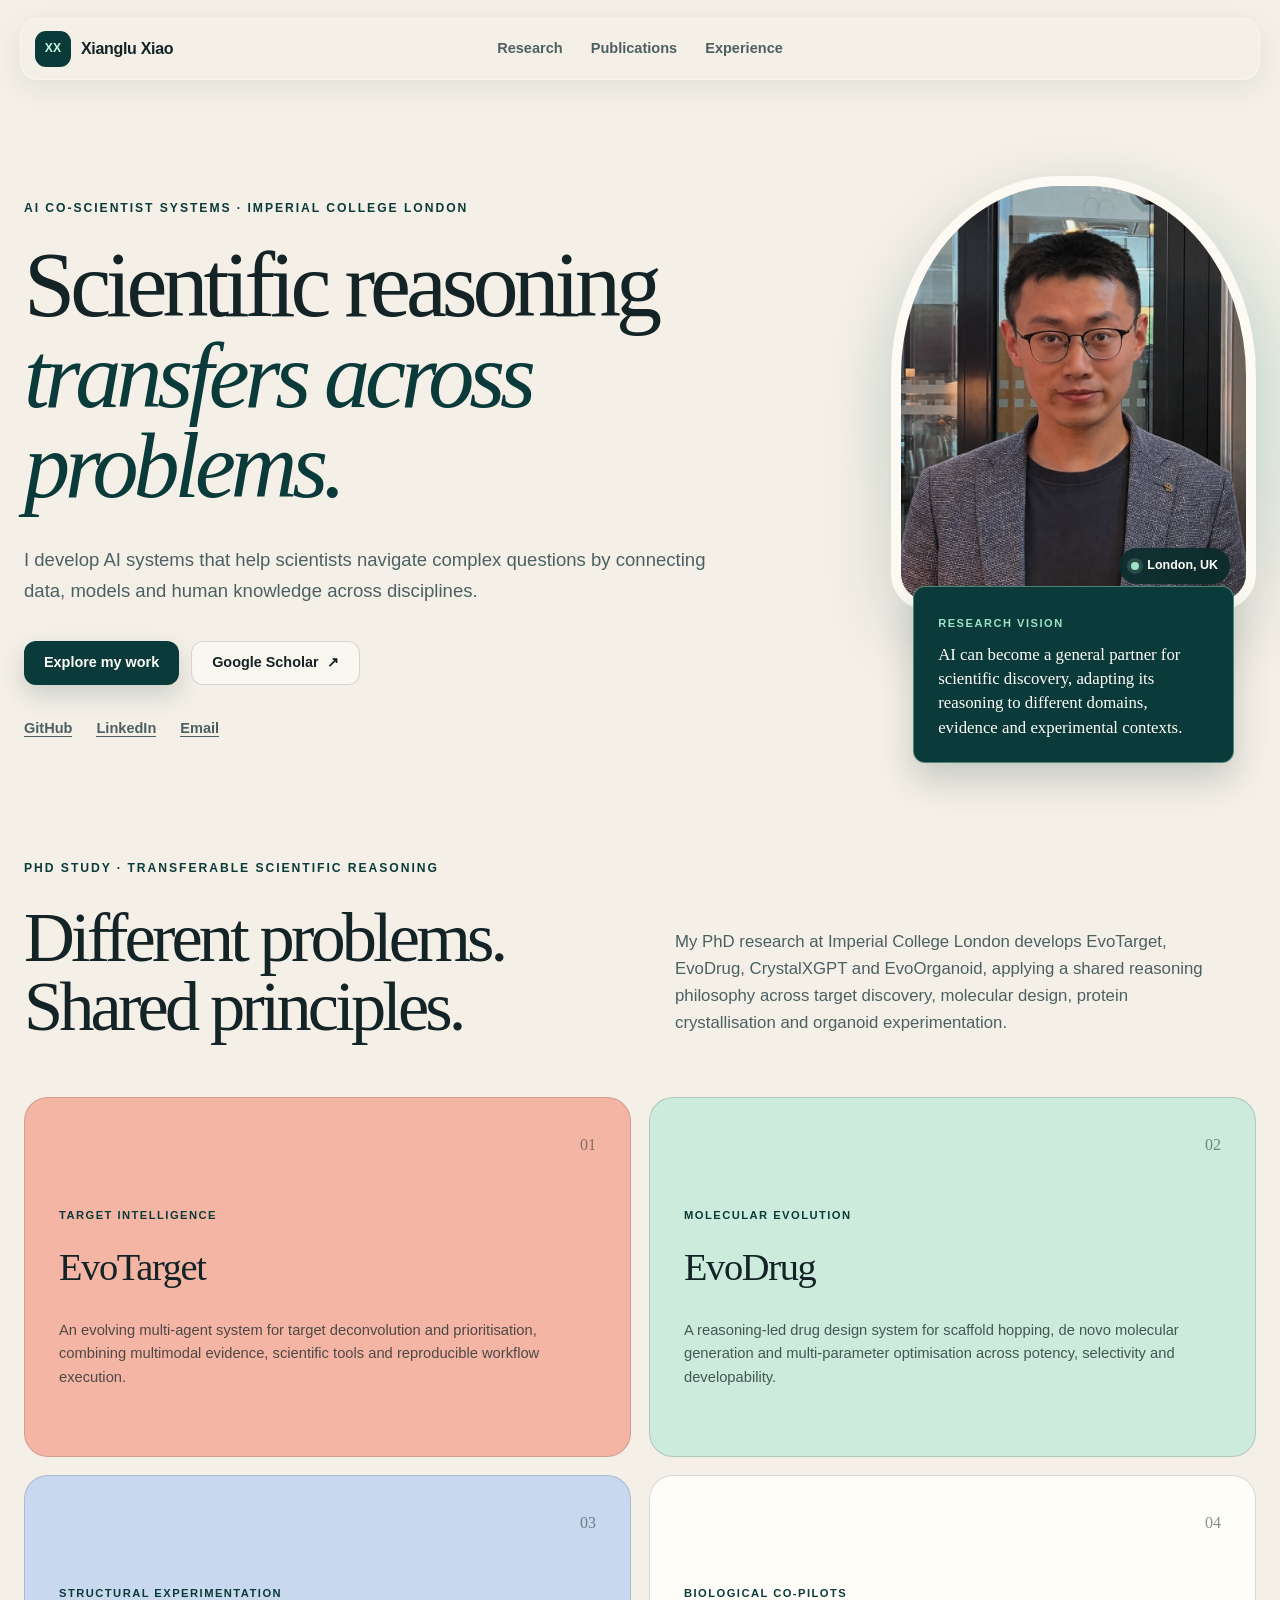
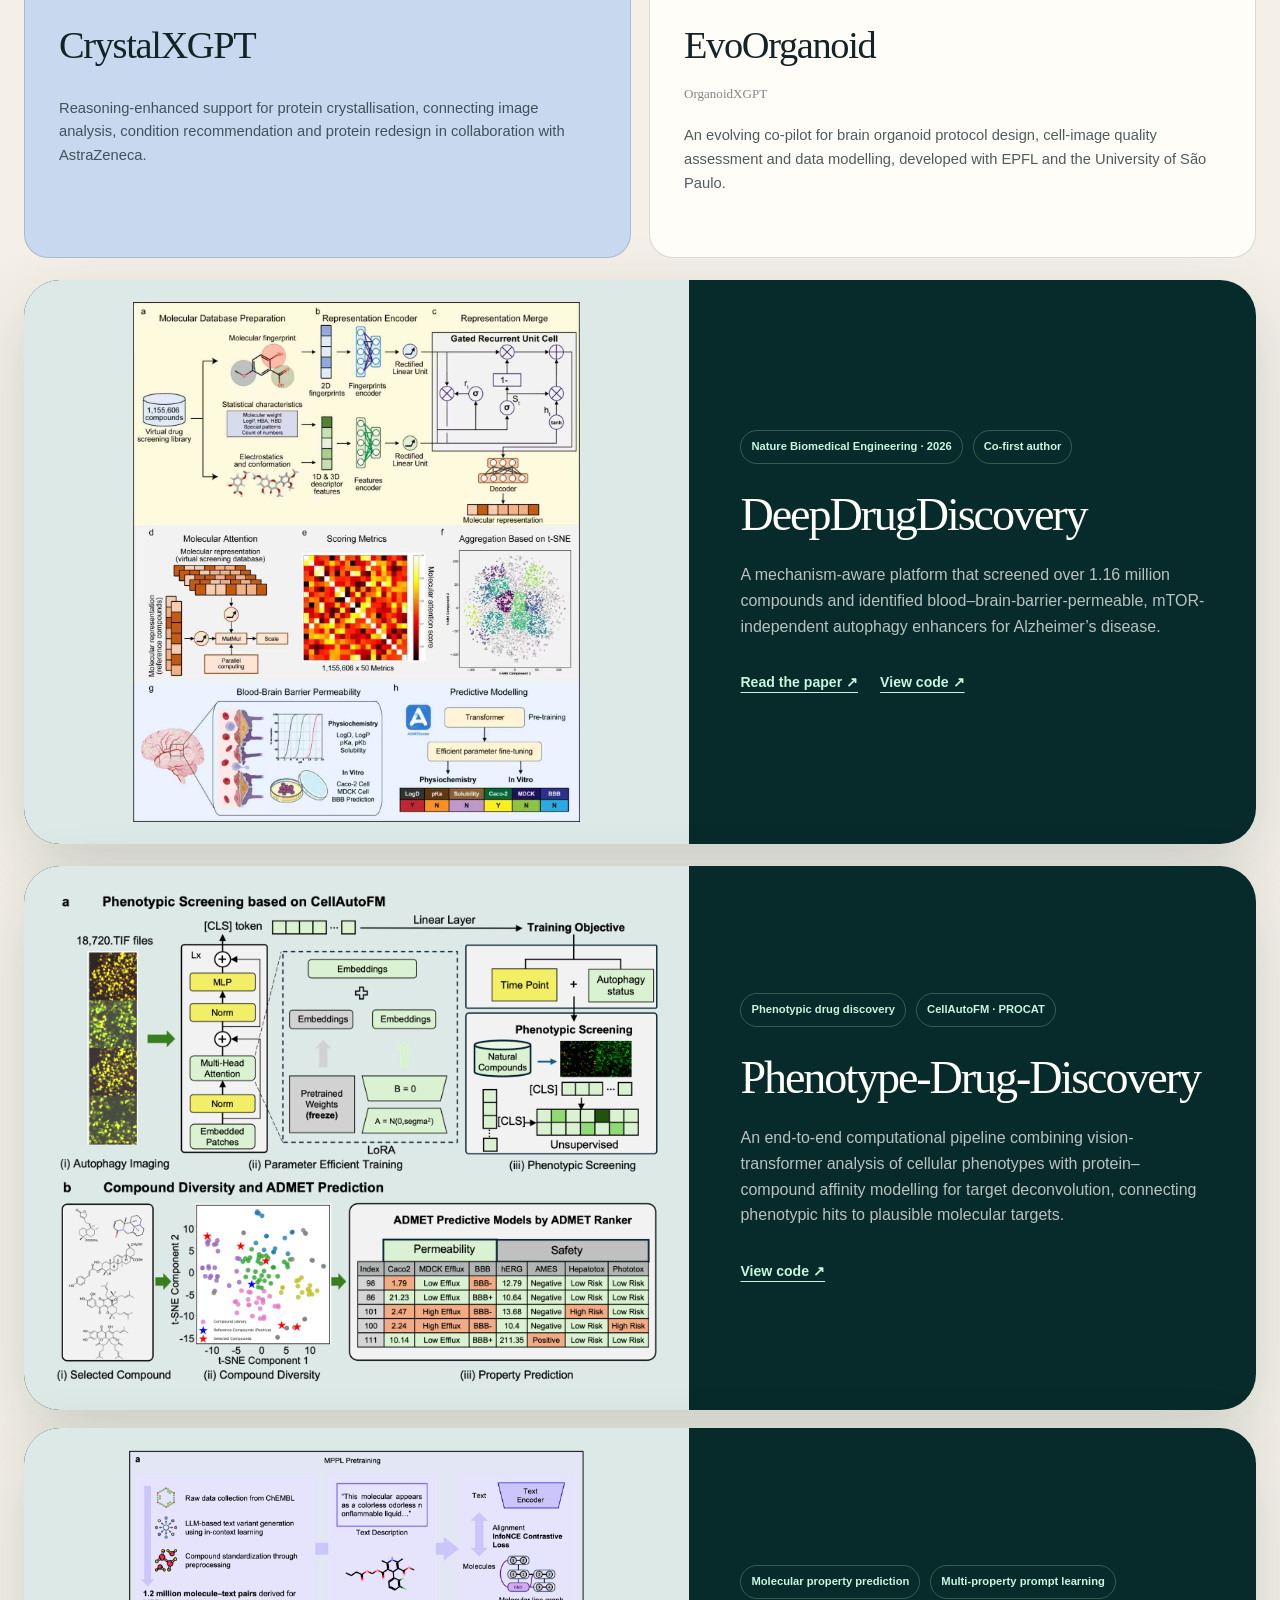
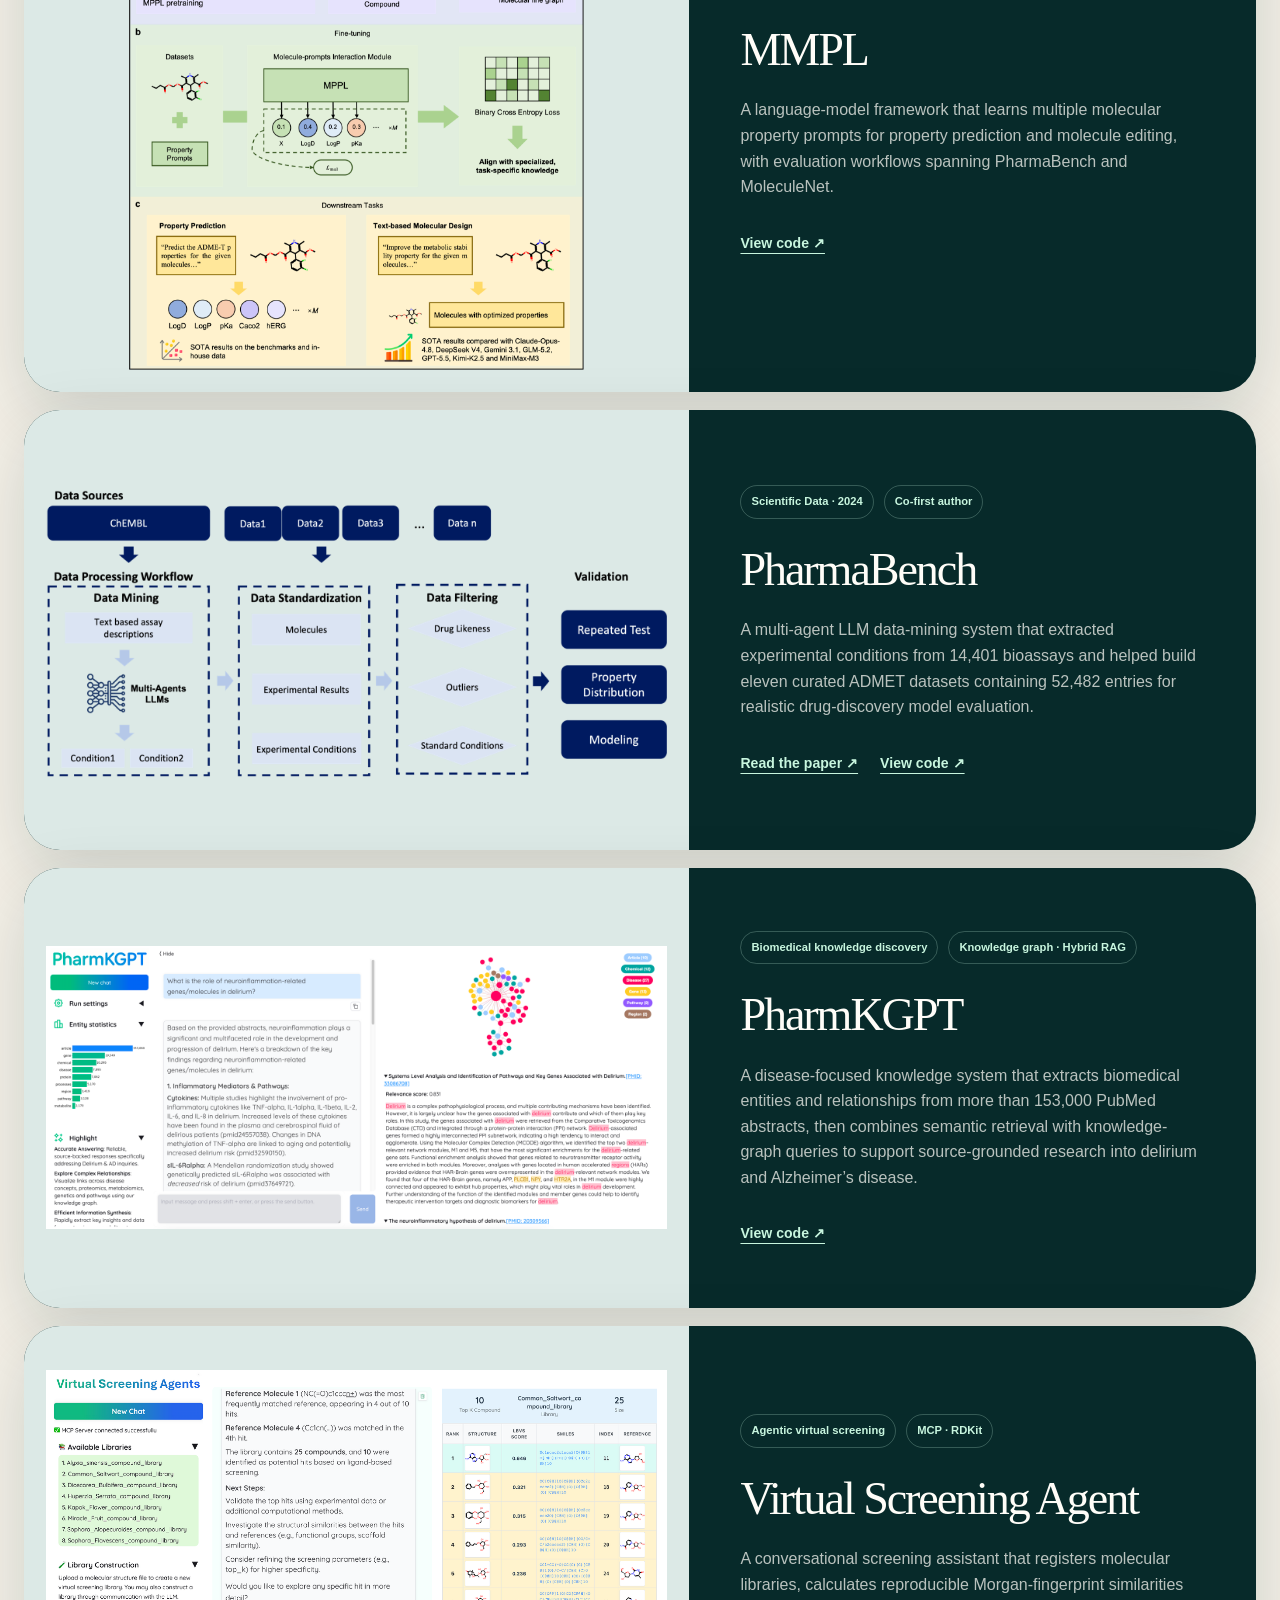
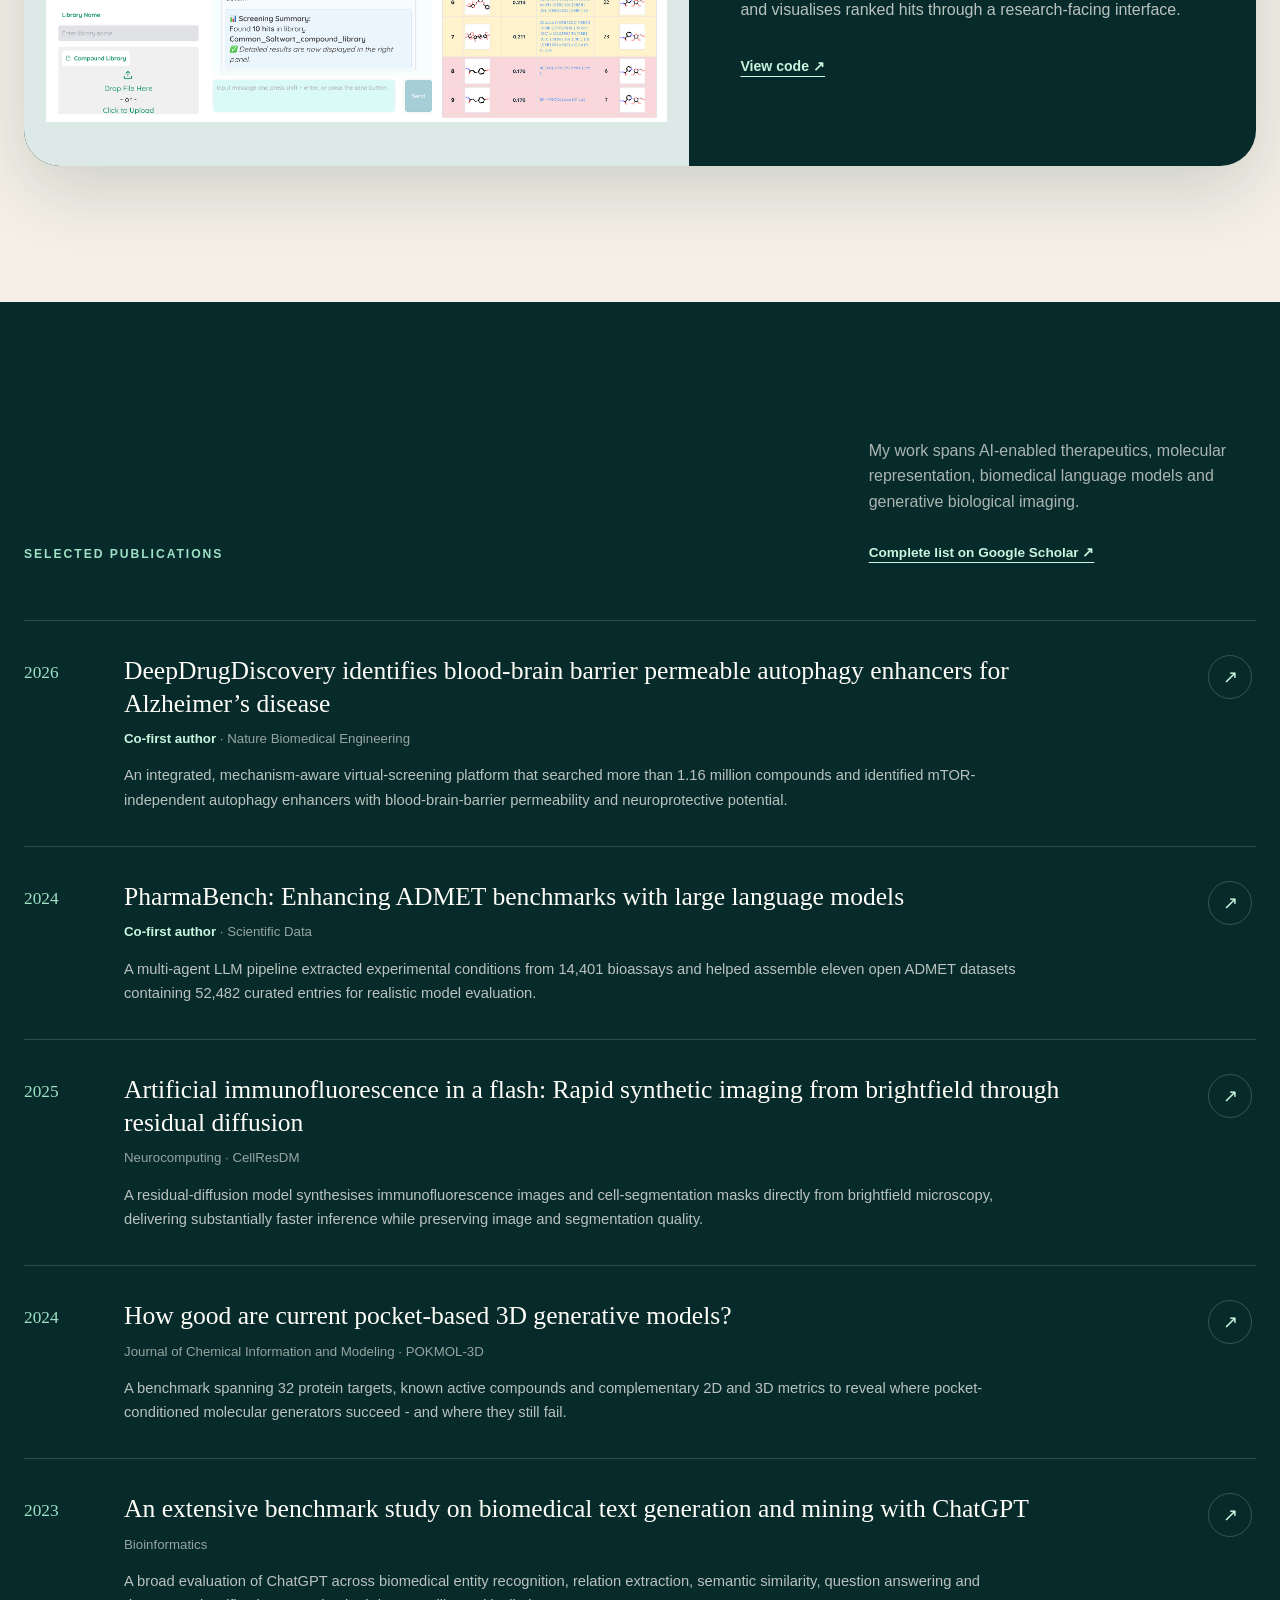
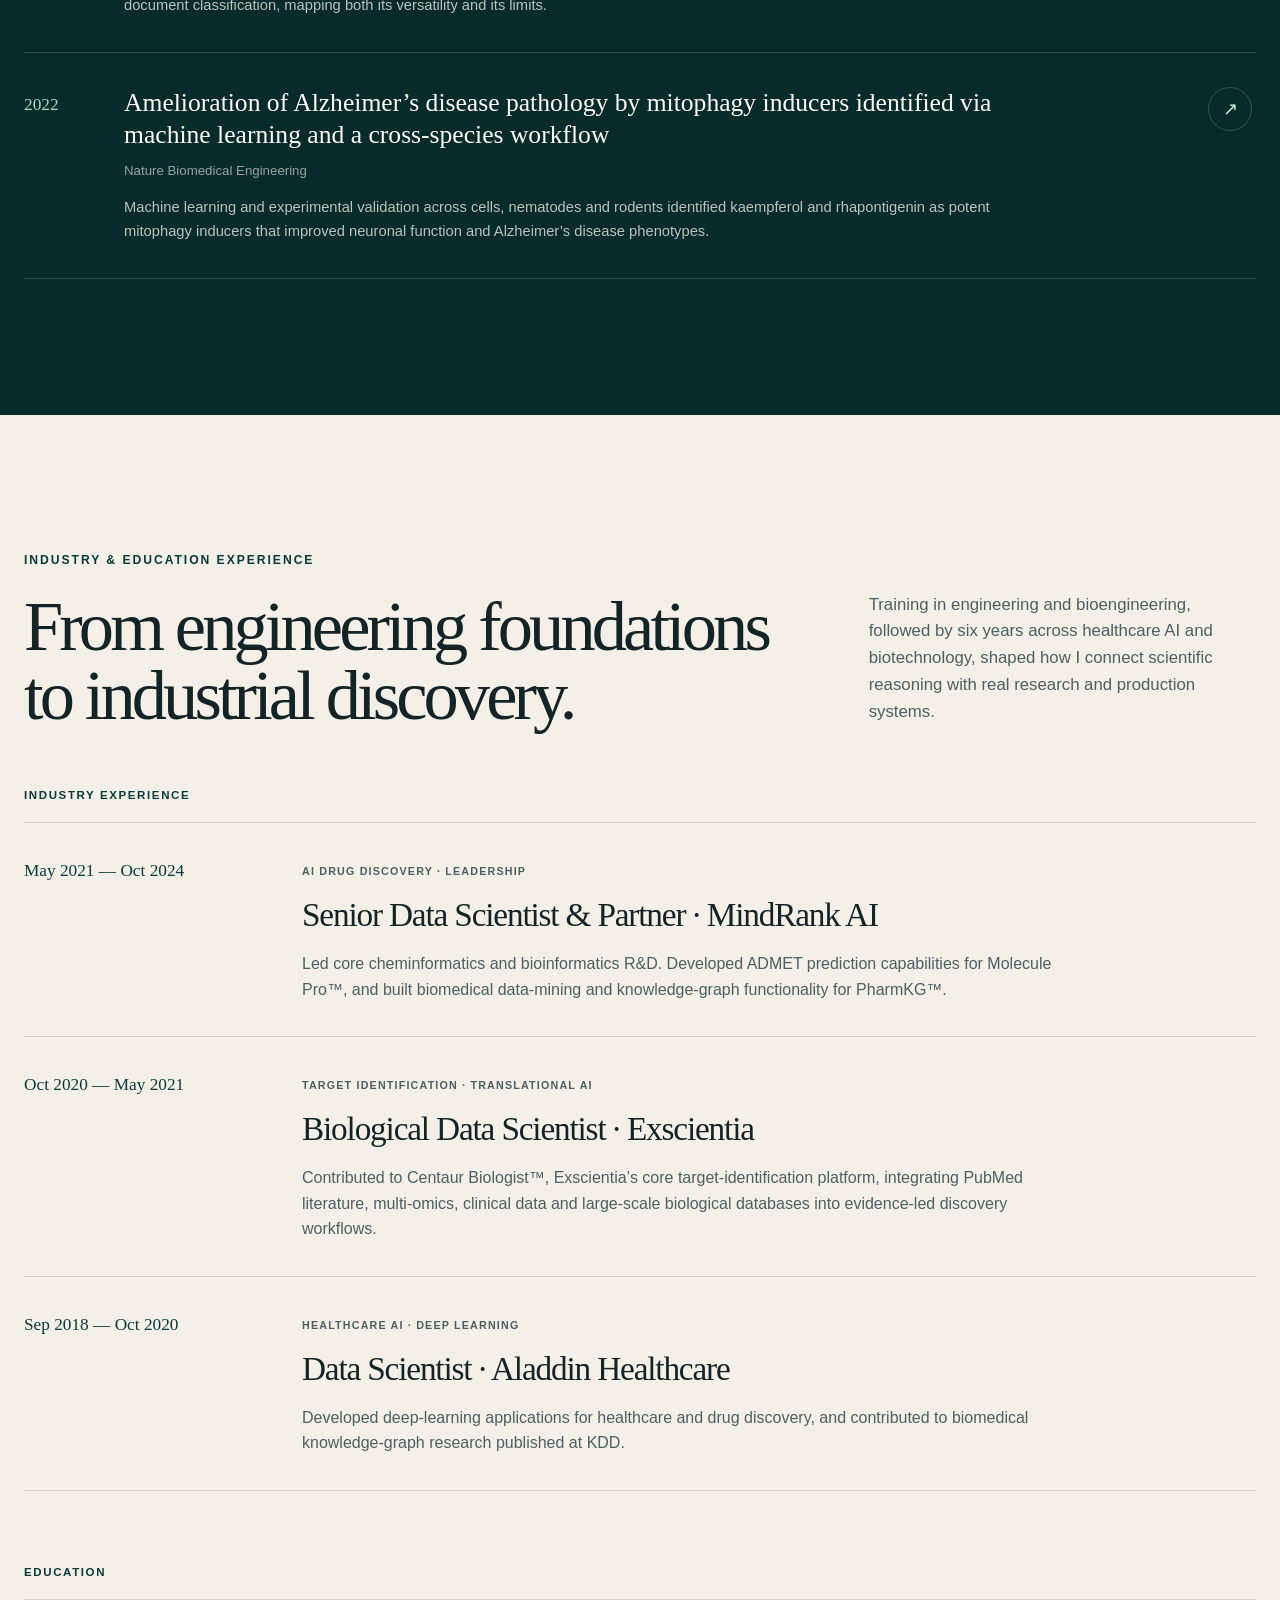
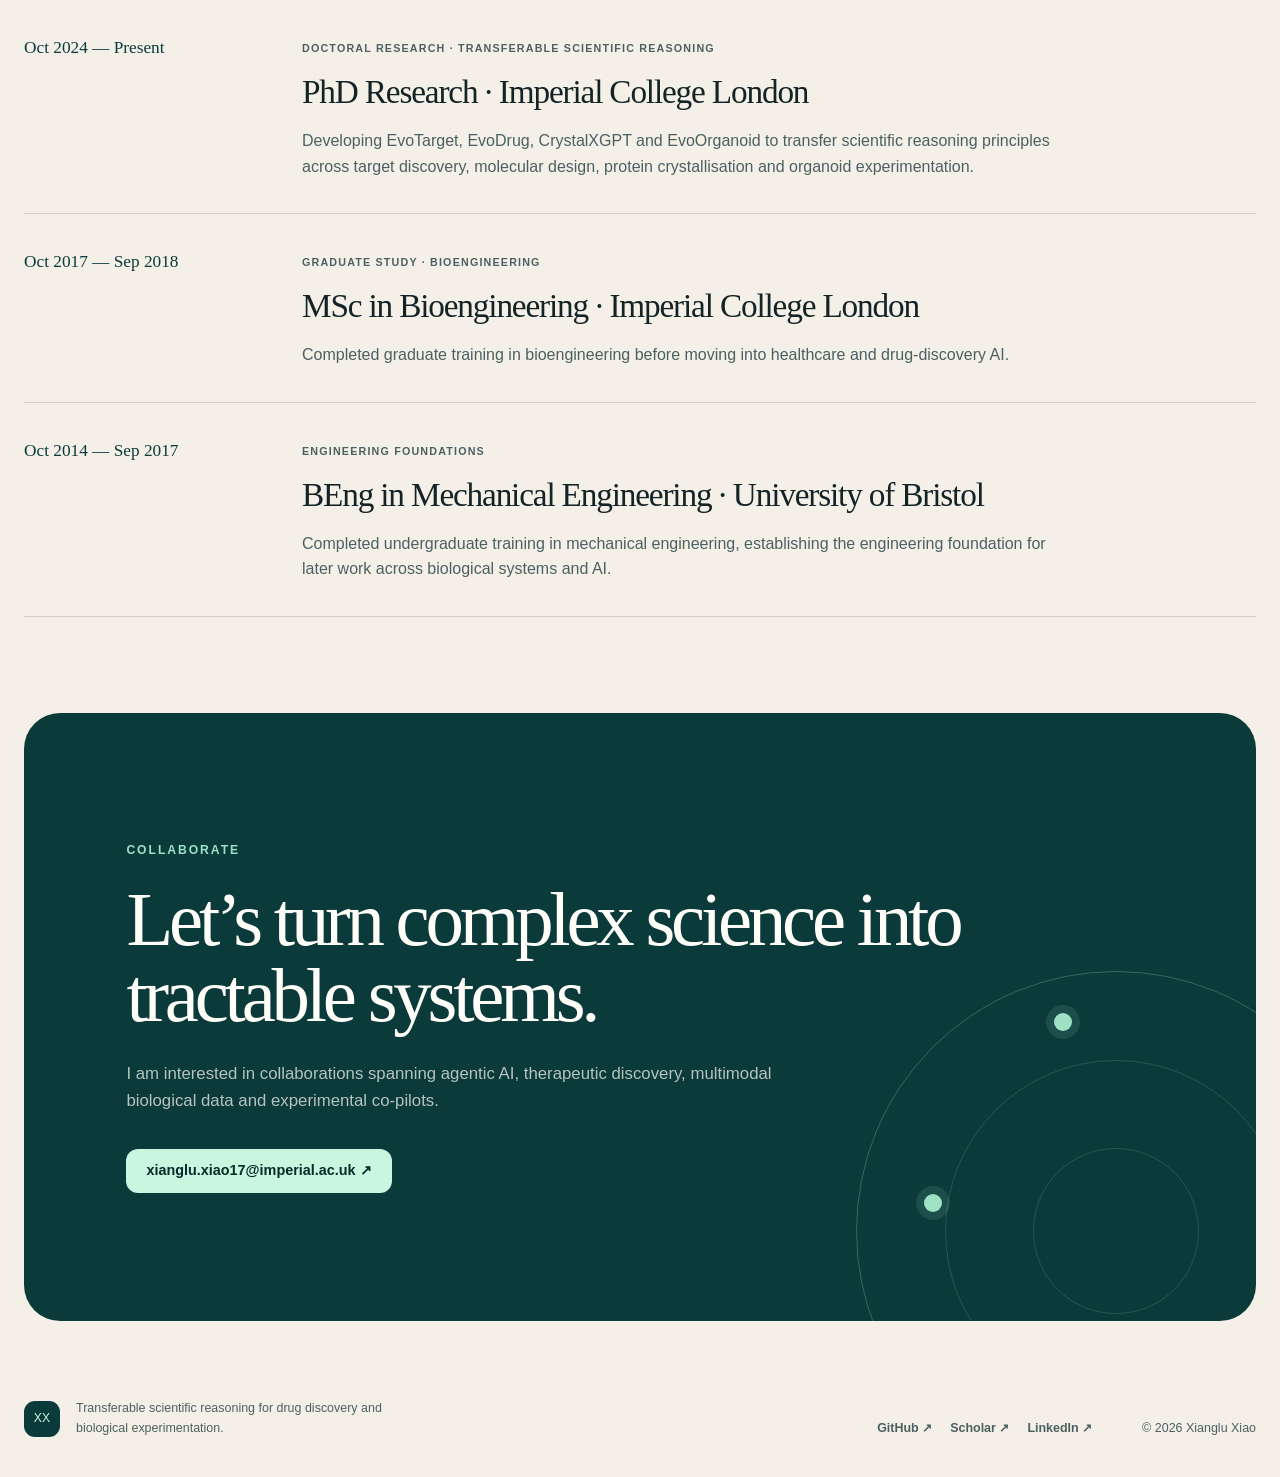
==== commit 2e4ca672: "Move PhD research into education" ====
--- a/index.html
+++ b/index.html
@@ -104,18 +104,13 @@
 
       <section class="section section-feature" id="research" aria-labelledby="research-title">
         <div class="section-heading">
-          <p class="eyebrow">Transferable scientific reasoning</p>
+          <p class="eyebrow">PhD study · Transferable scientific reasoning</p>
           <h2 id="research-title">Different problems. Shared principles.</h2>
           <p>
-            EvoTarget, EvoDrug, CrystalXGPT and EvoOrganoid apply the same reasoning philosophy across target
-            discovery, molecular design, protein crystallisation and organoid experimentation.
+            My PhD research at Imperial College London develops EvoTarget, EvoDrug, CrystalXGPT and EvoOrganoid,
+            applying a shared reasoning philosophy across target discovery, molecular design, protein crystallisation
+            and organoid experimentation.
           </p>
-        </div>
-
-        <div class="phd-research-band" aria-label="PhD research at Imperial College London">
-          <strong>PhD Research</strong>
-          <span>Imperial College London</span>
-          <time>Oct 2024 — Present</time>
         </div>
 
         <div class="research-grid" aria-label="Current PhD research programmes">
@@ -408,6 +403,14 @@
         <div class="experience-group">
           <p class="experience-label">Education</p>
           <div class="timeline">
+            <article class="timeline-item">
+              <time>Oct 2024 — Present</time>
+              <div>
+                <span>Doctoral research · Transferable scientific reasoning</span>
+                <h3>PhD Research · Imperial College London</h3>
+                <p>Developing EvoTarget, EvoDrug, CrystalXGPT and EvoOrganoid to transfer scientific reasoning principles across target discovery, molecular design, protein crystallisation and organoid experimentation.</p>
+              </div>
+            </article>
             <article class="timeline-item">
               <time>Oct 2017 — Sep 2018</time>
               <div>
--- a/styles.css
+++ b/styles.css
@@ -429,35 +429,6 @@
   margin: 22px 0;
 }
 
-.phd-research-band {
-  display: grid;
-  grid-template-columns: 230px 1fr auto;
-  gap: 48px;
-  align-items: baseline;
-  margin-top: 54px;
-  padding: 22px 0;
-  border-top: 1px solid var(--line);
-  border-bottom: 1px solid var(--line);
-}
-
-.phd-research-band strong,
-.phd-research-band span {
-  font-family: "Iowan Old Style", Georgia, serif;
-  font-size: 1.35rem;
-  font-weight: 500;
-}
-
-.phd-research-band strong {
-  color: var(--forest);
-  font-weight: 650;
-}
-
-.phd-research-band time {
-  color: var(--ink-soft);
-  font-size: 0.86rem;
-  font-weight: 700;
-}
-
 .selected-work-stack {
   display: grid;
   gap: 18px;
@@ -1065,17 +1036,6 @@
     gap: 10px;
   }
 
-  .phd-research-band {
-    grid-template-columns: 1fr;
-    gap: 4px;
-    margin-top: 40px;
-  }
-
-  .phd-research-band time {
-    grid-column: auto;
-    margin-top: 6px;
-  }
-
   .contact-section {
     border-radius: var(--radius-md);
   }
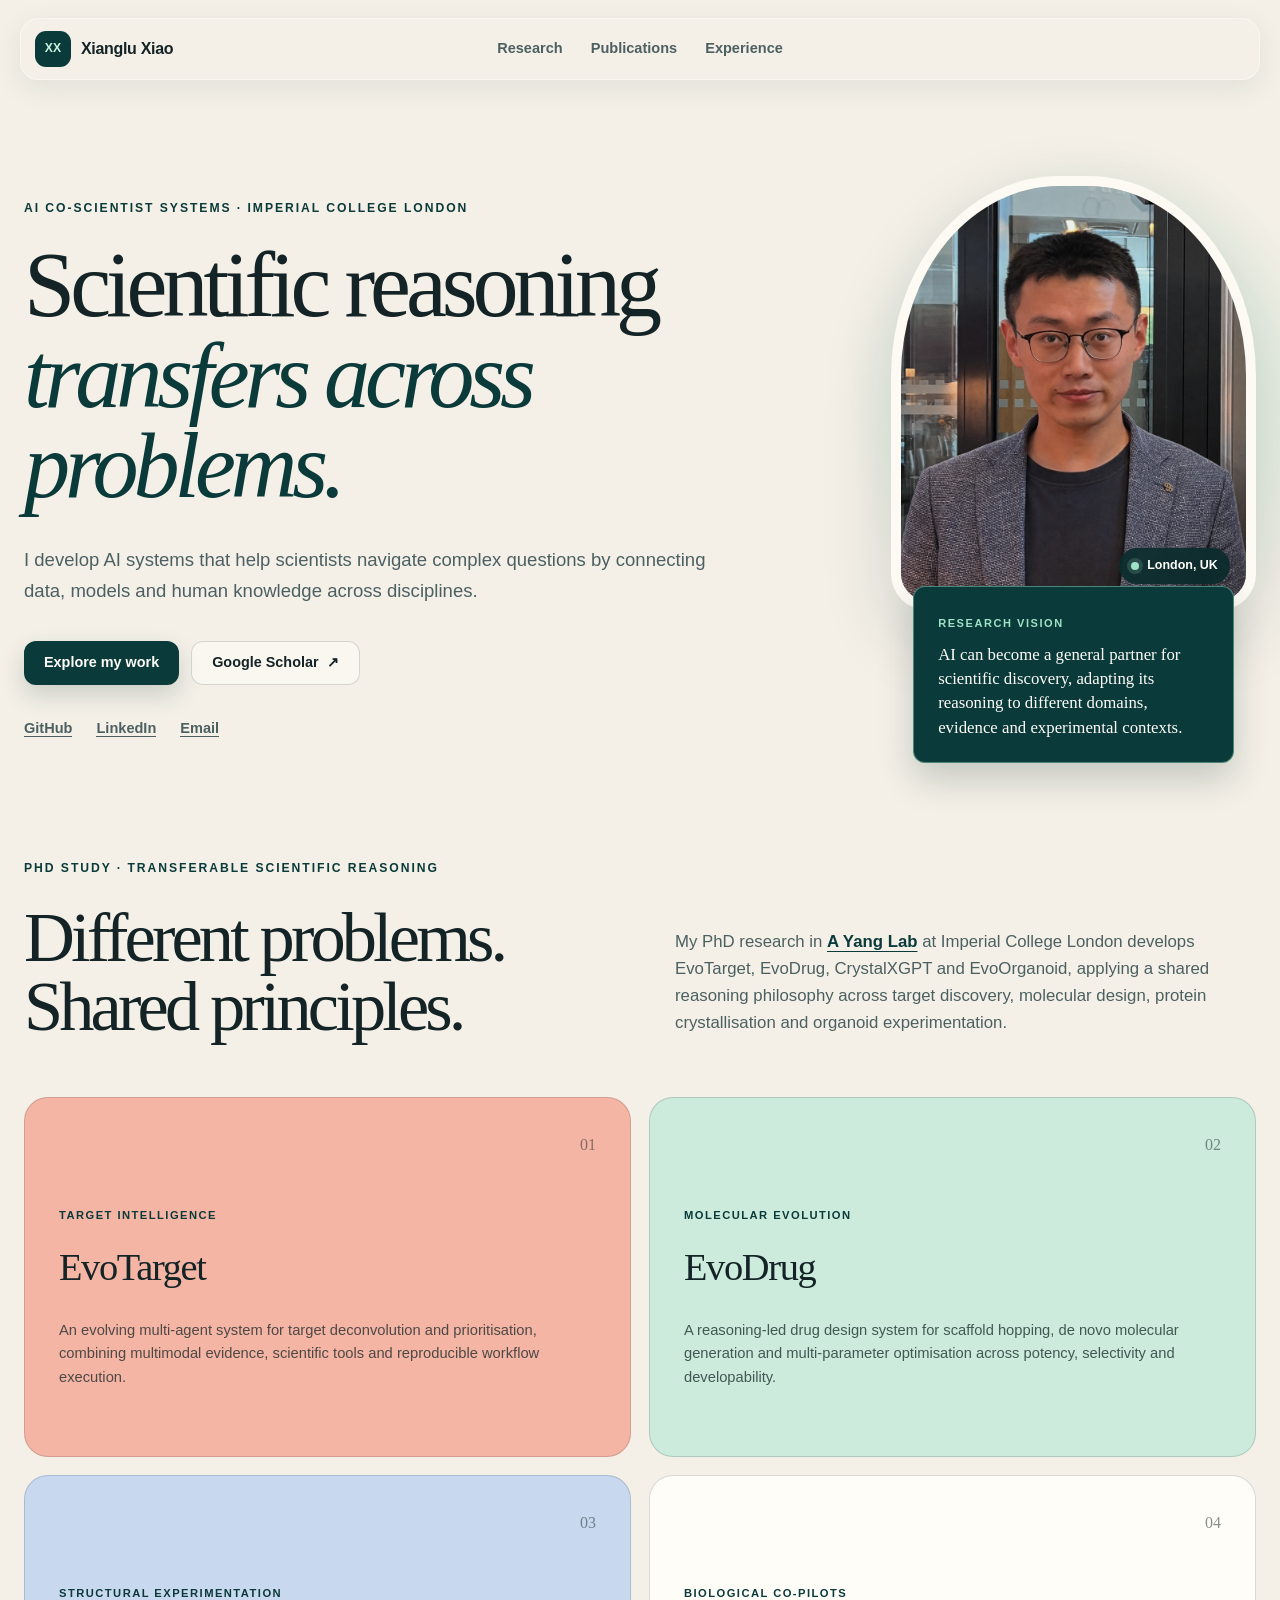
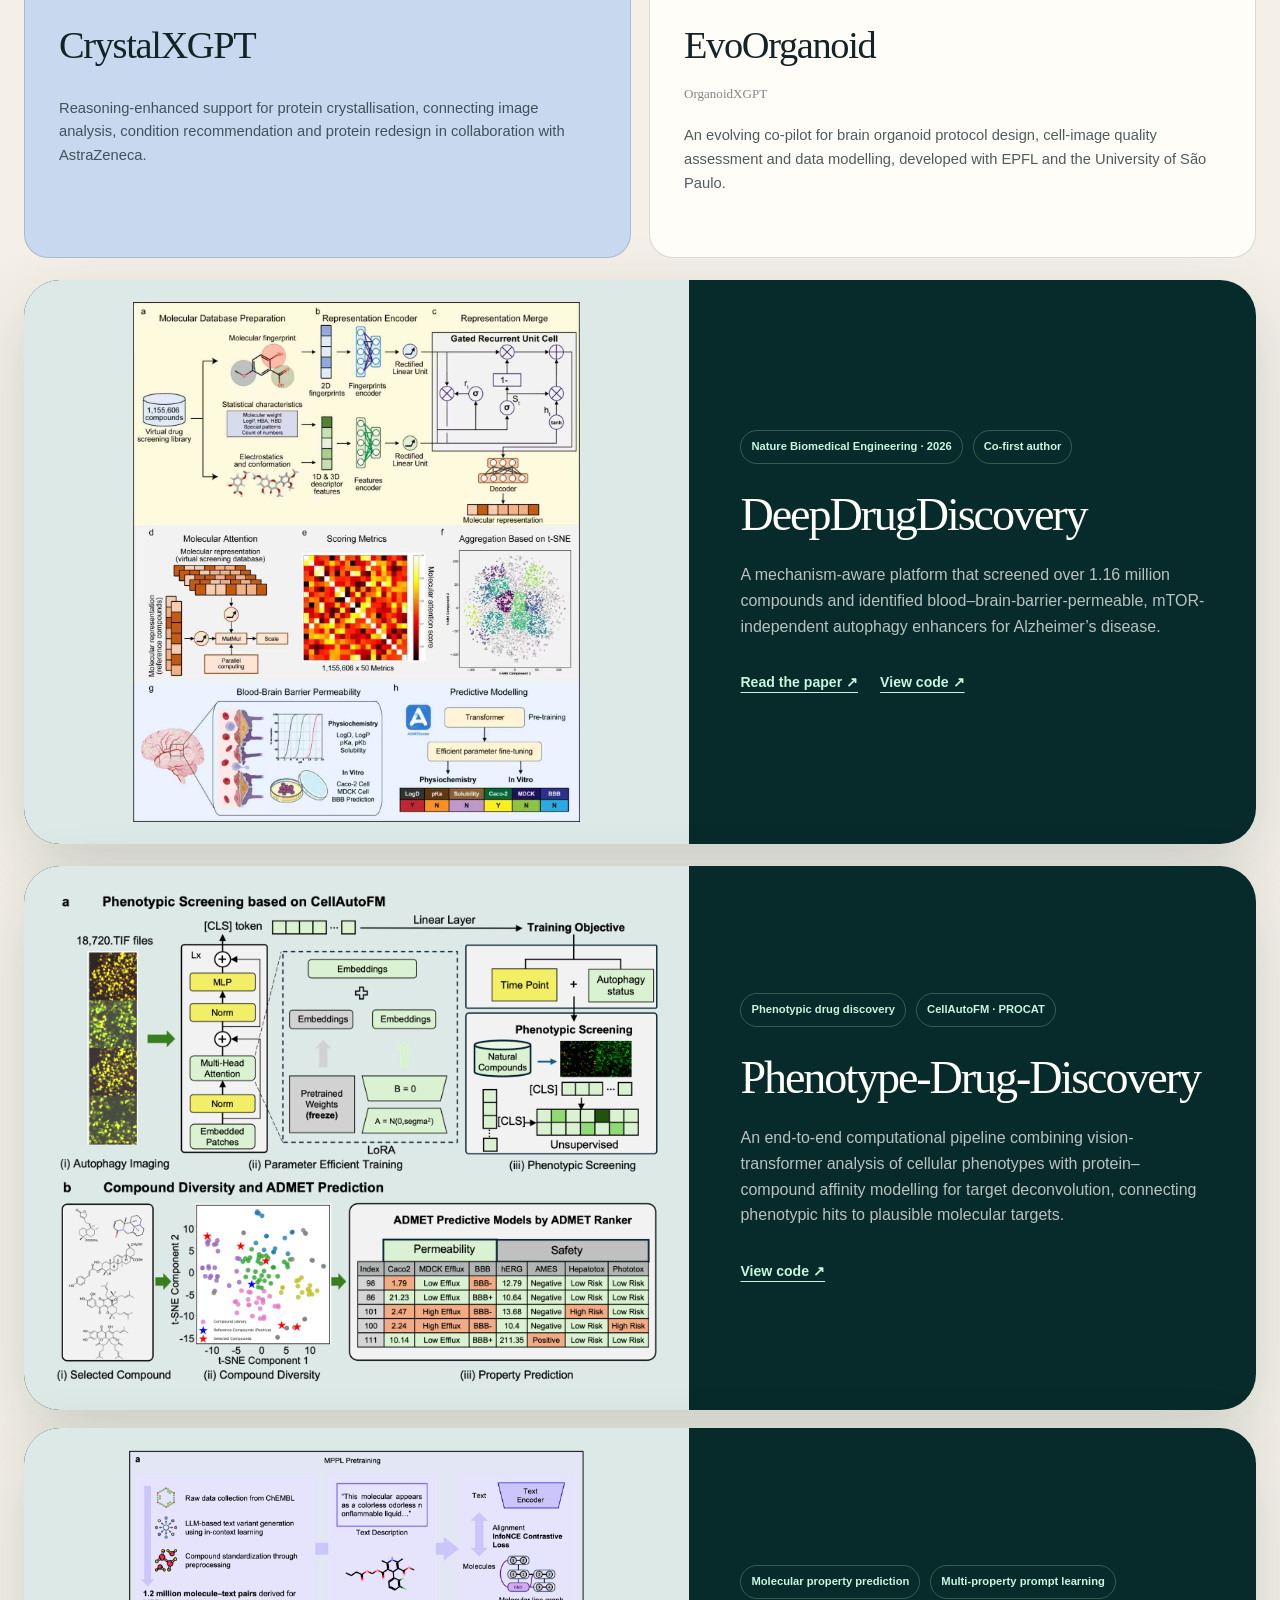
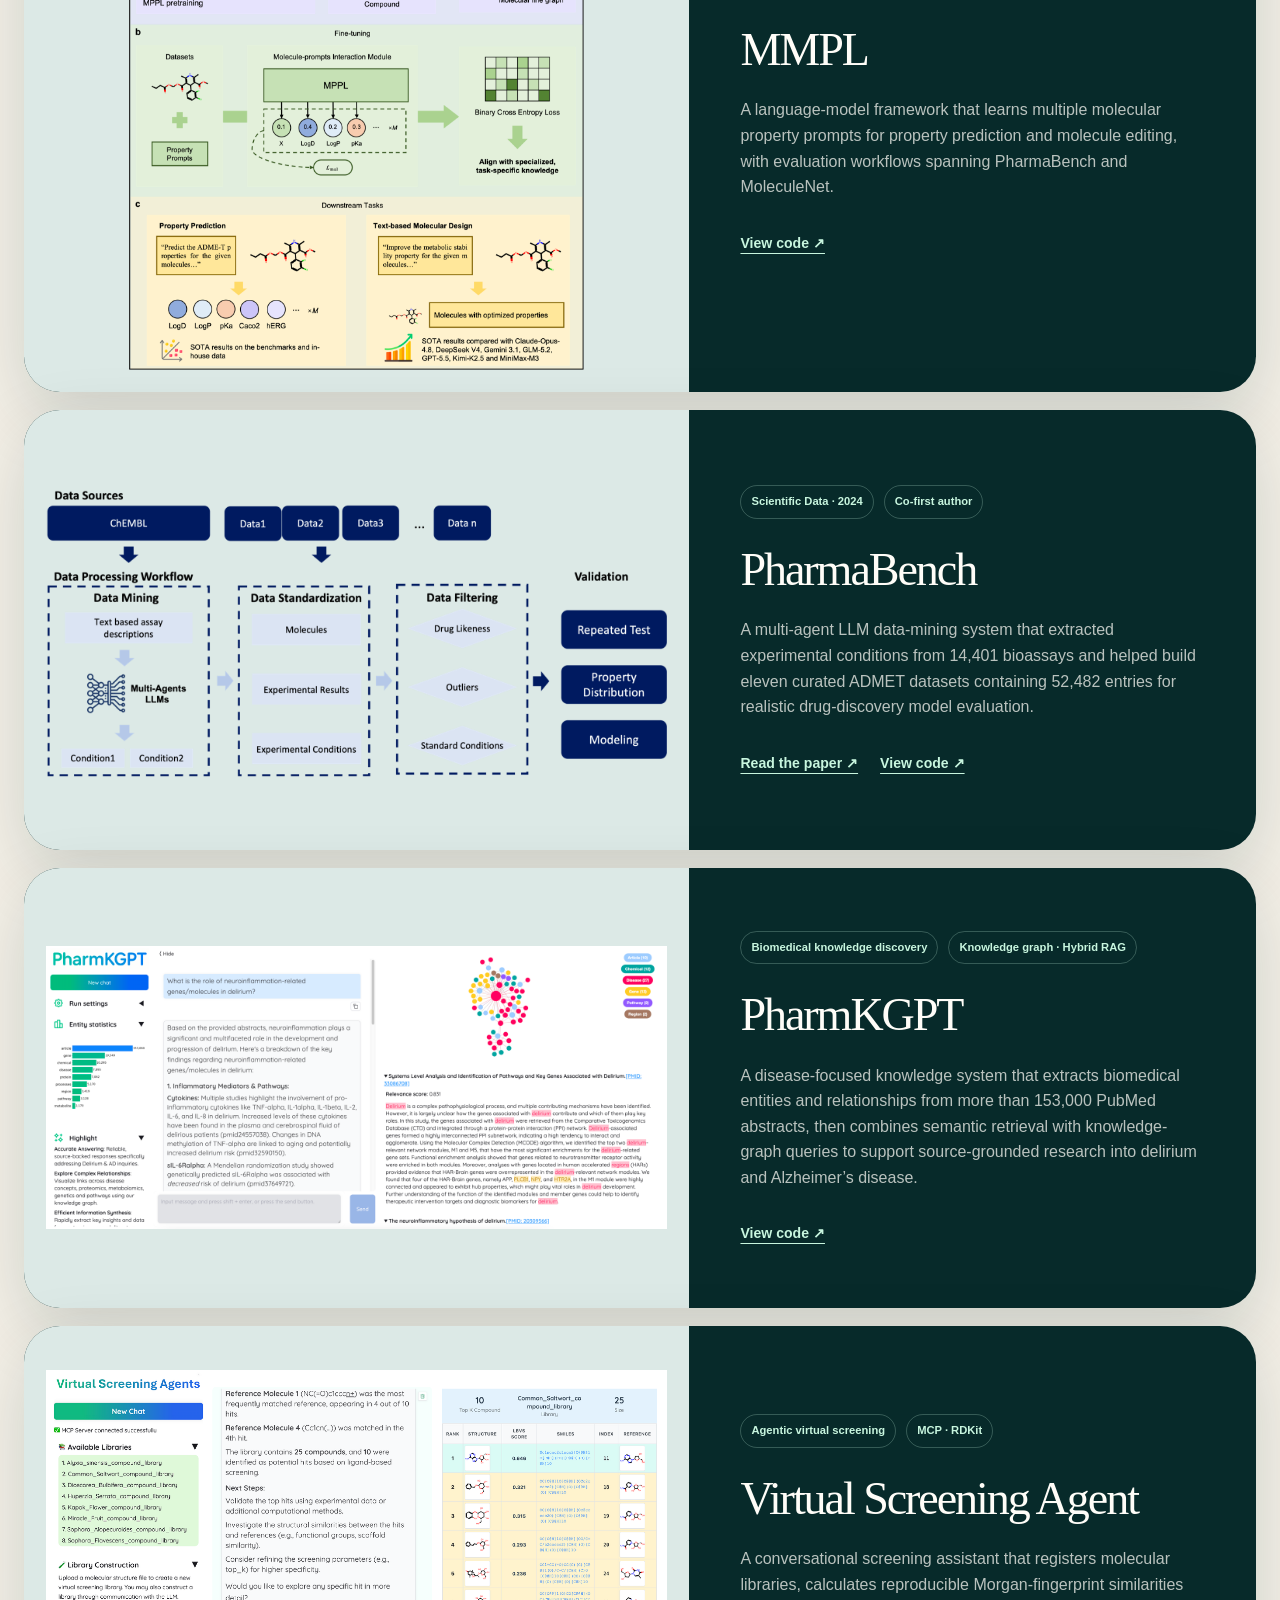
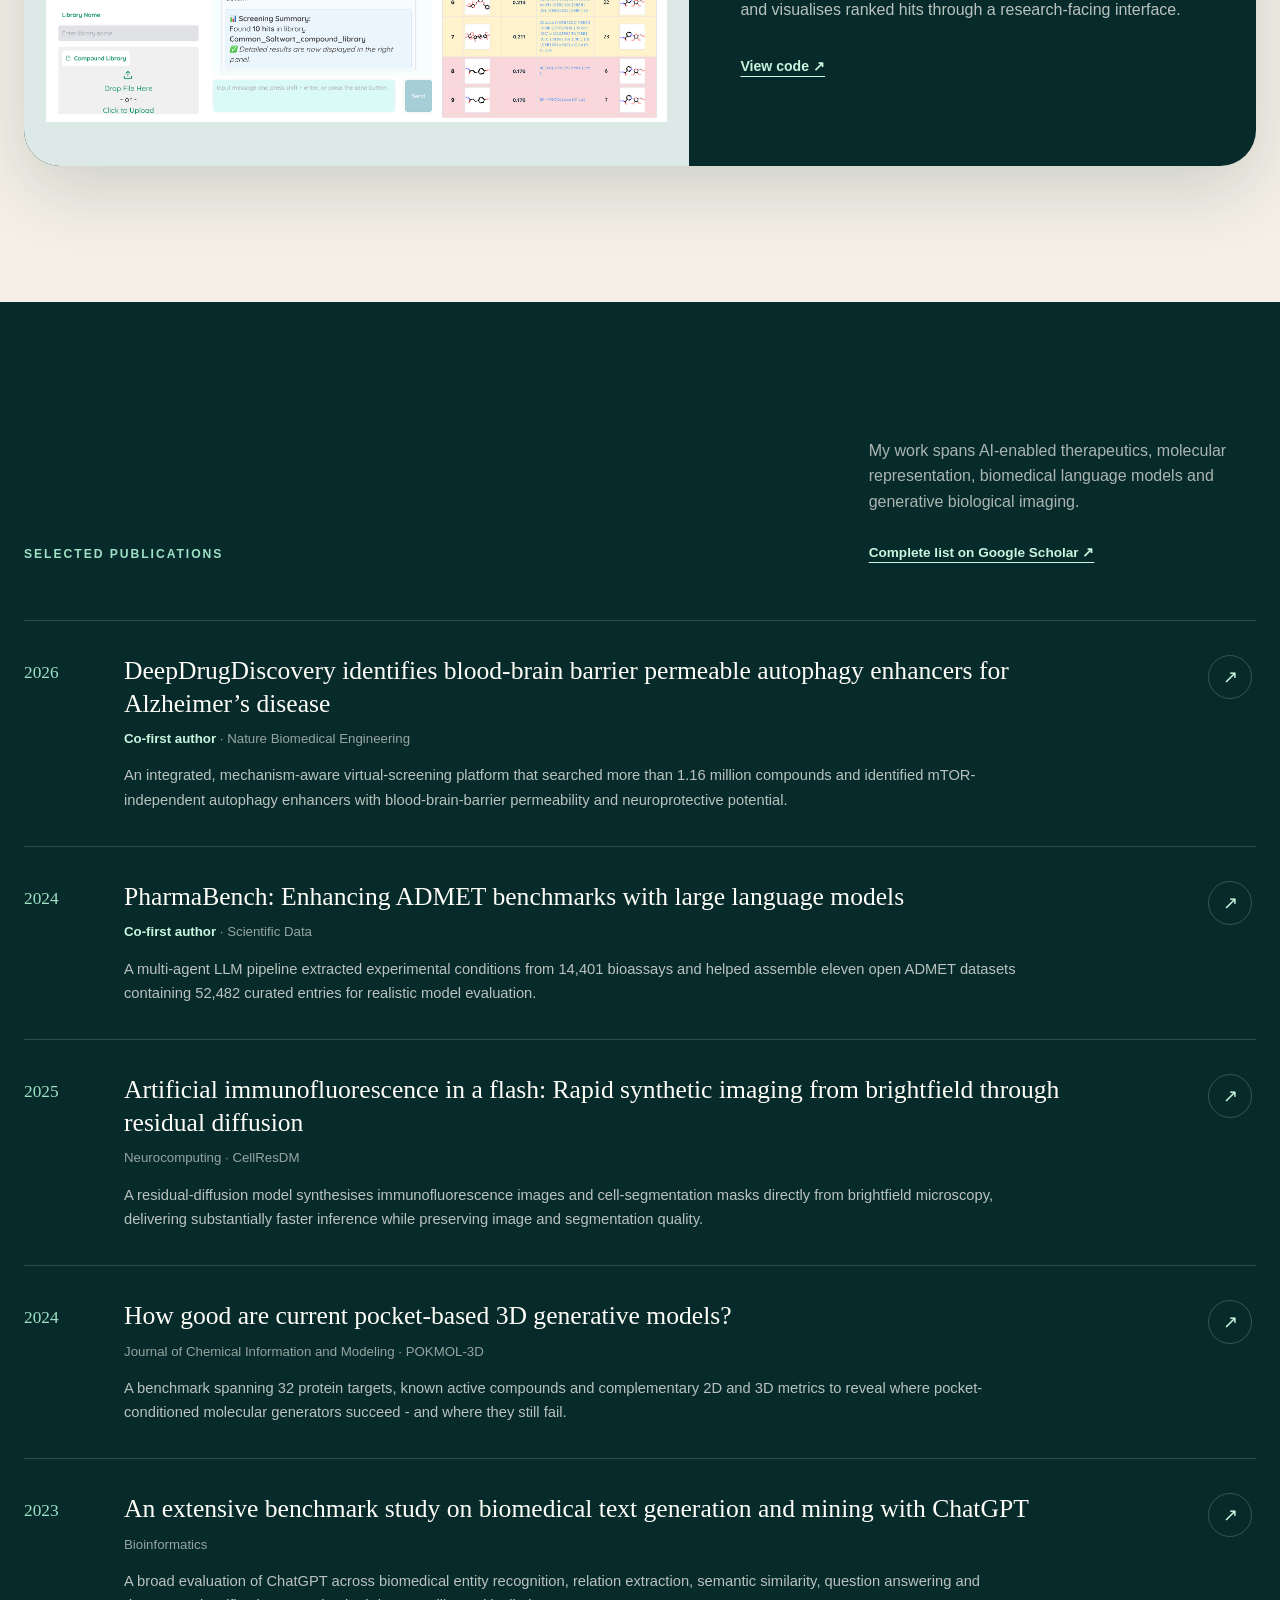
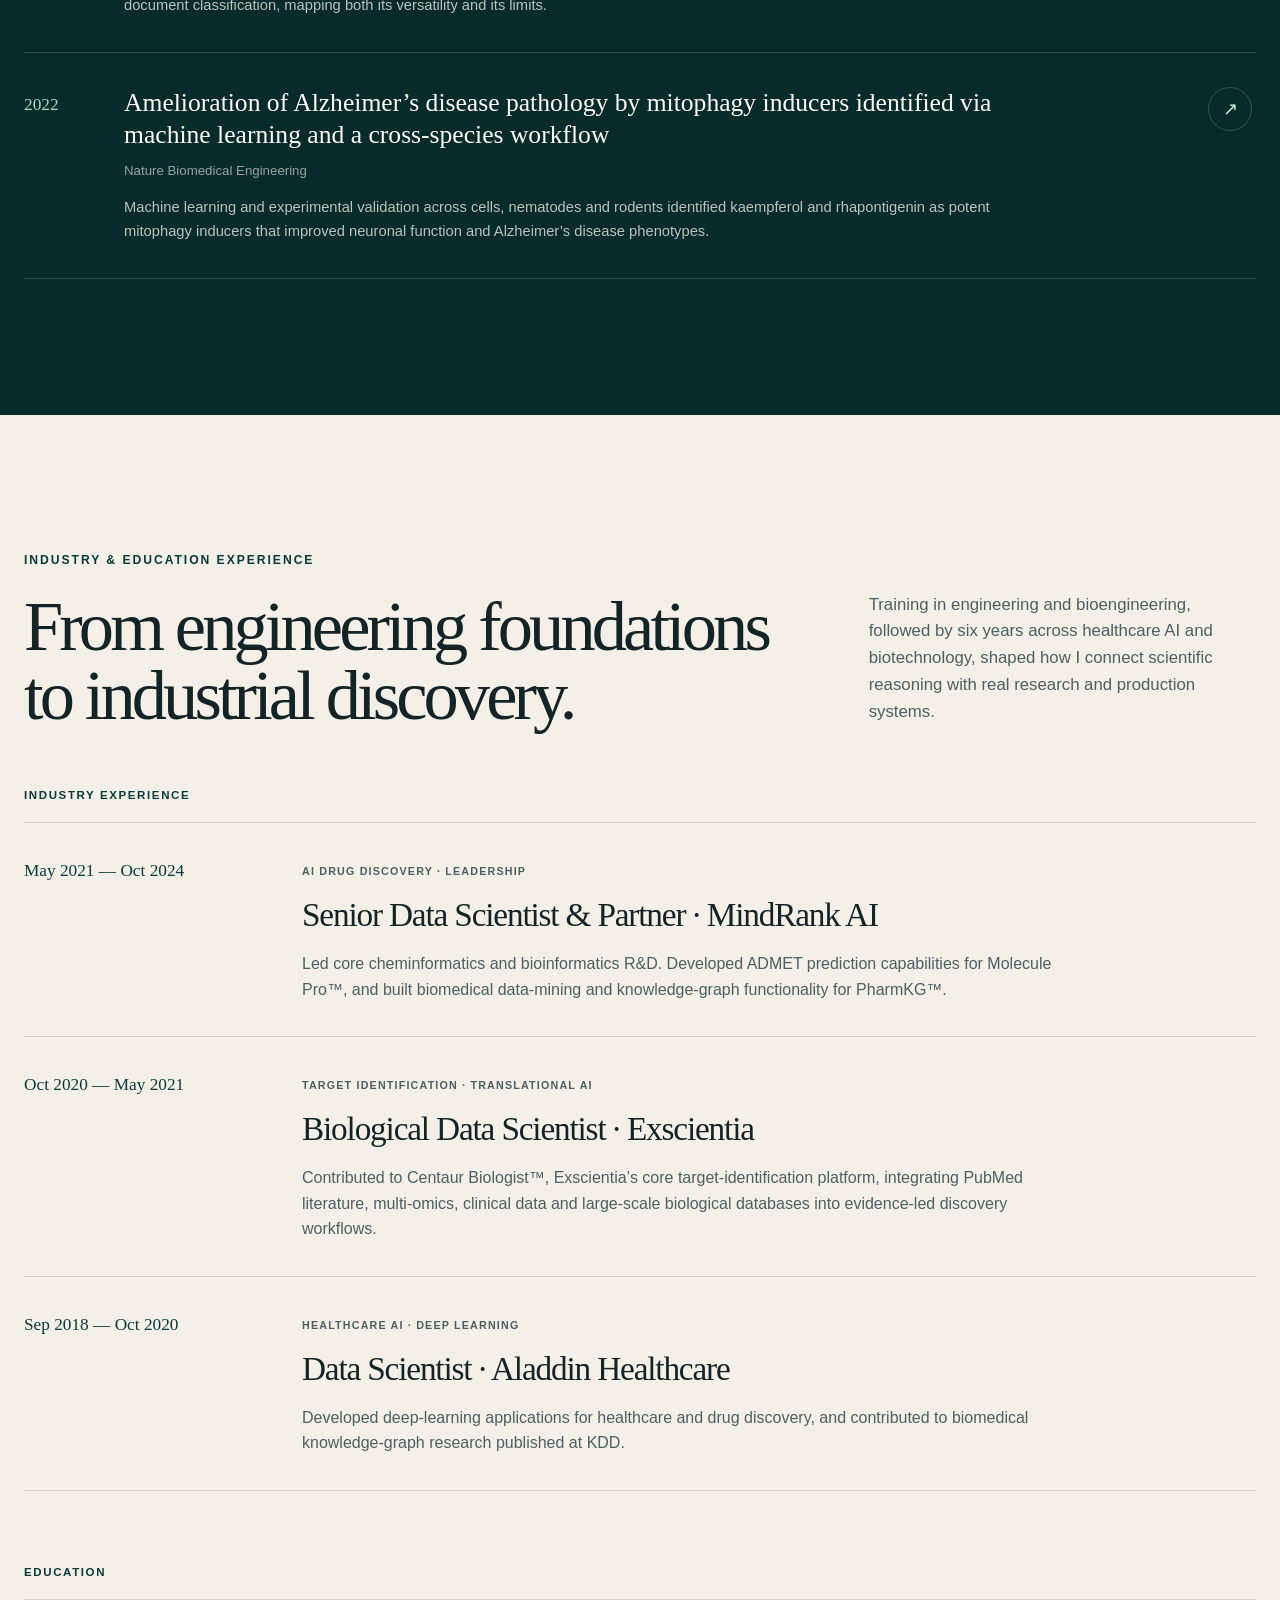
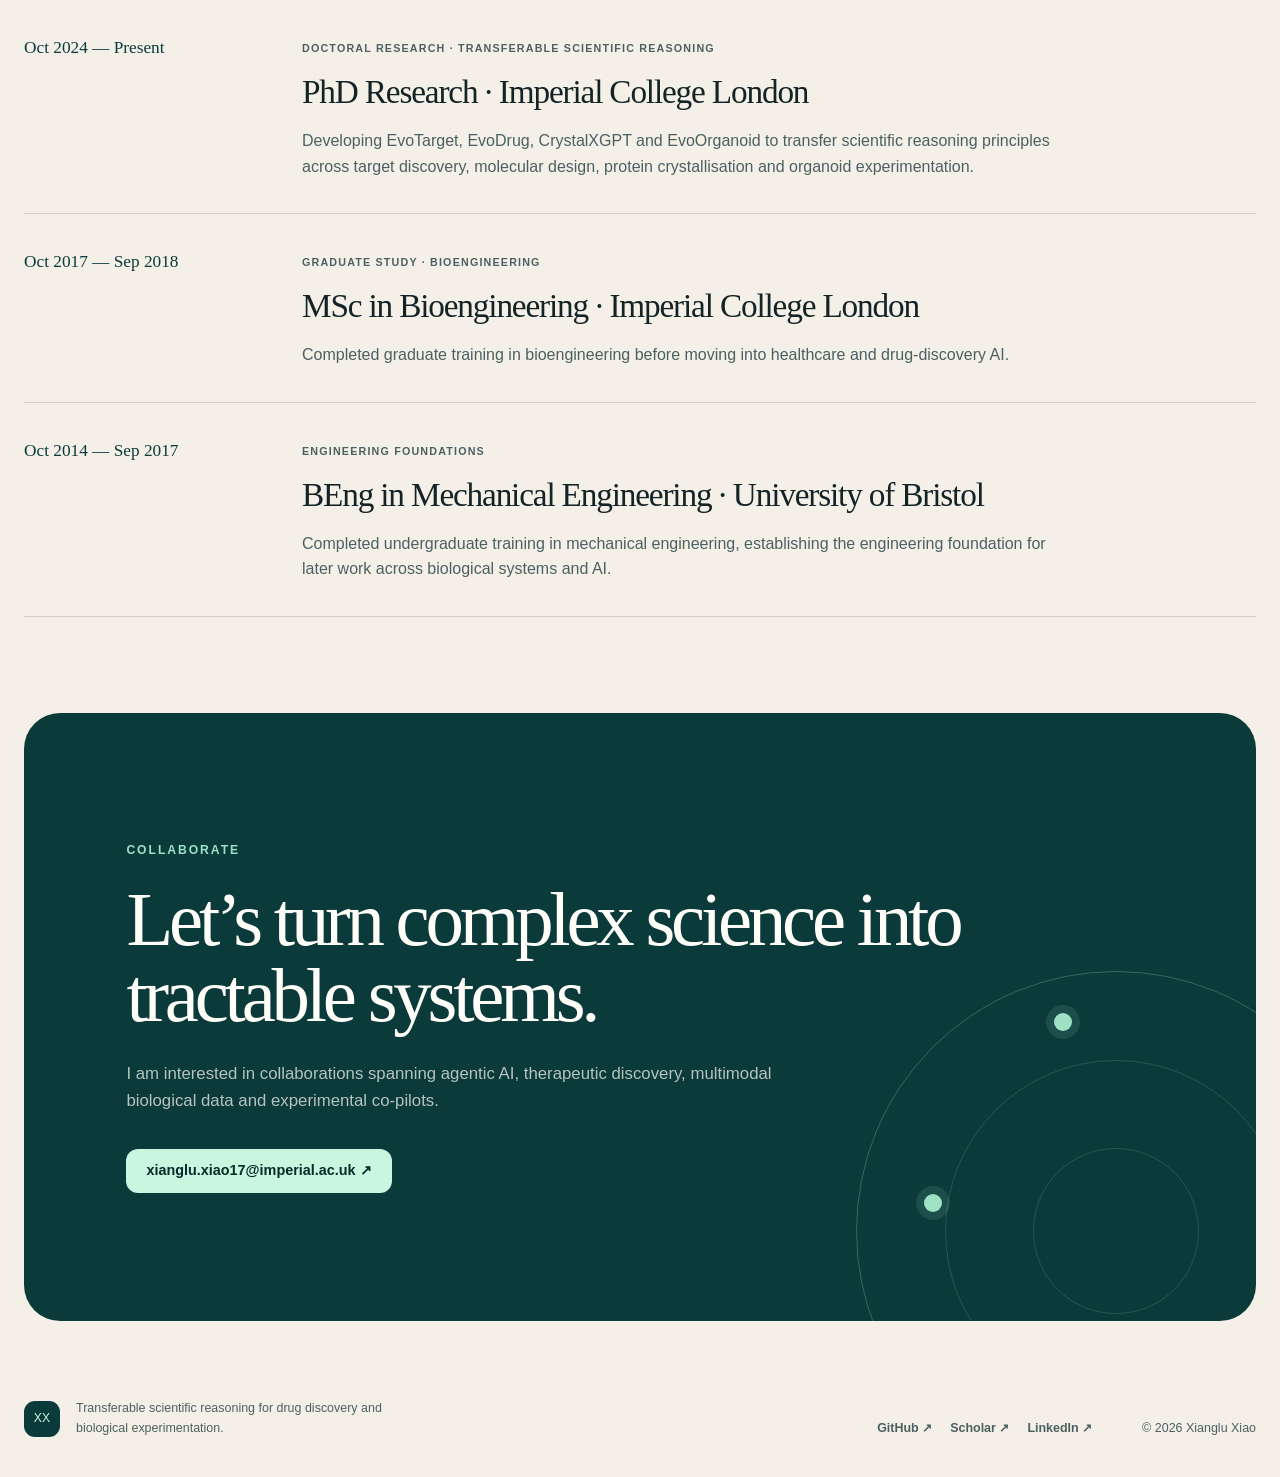
==== commit 13aa1ca4: "Link PhD research to A Yang Lab" ====
--- a/index.html
+++ b/index.html
@@ -107,9 +107,10 @@
           <p class="eyebrow">PhD study · Transferable scientific reasoning</p>
           <h2 id="research-title">Different problems. Shared principles.</h2>
           <p>
-            My PhD research at Imperial College London develops EvoTarget, EvoDrug, CrystalXGPT and EvoOrganoid,
-            applying a shared reasoning philosophy across target discovery, molecular design, protein crystallisation
-            and organoid experimentation.
+            My PhD research in <a href="https://www.yanglab.fyi/" target="_blank" rel="noreferrer">A Yang Lab</a>
+            at Imperial College London develops EvoTarget, EvoDrug, CrystalXGPT and EvoOrganoid, applying a shared
+            reasoning philosophy across target discovery, molecular design, protein crystallisation and organoid
+            experimentation.
           </p>
         </div>
 
--- a/styles.css
+++ b/styles.css
@@ -341,6 +341,13 @@
   font-size: 1.05rem;
 }
 
+.section-heading > p:last-child a {
+  color: var(--forest);
+  font-weight: 700;
+  text-decoration-thickness: 1px;
+  text-underline-offset: 4px;
+}
+
 .feature-card {
   overflow: hidden;
   display: grid;
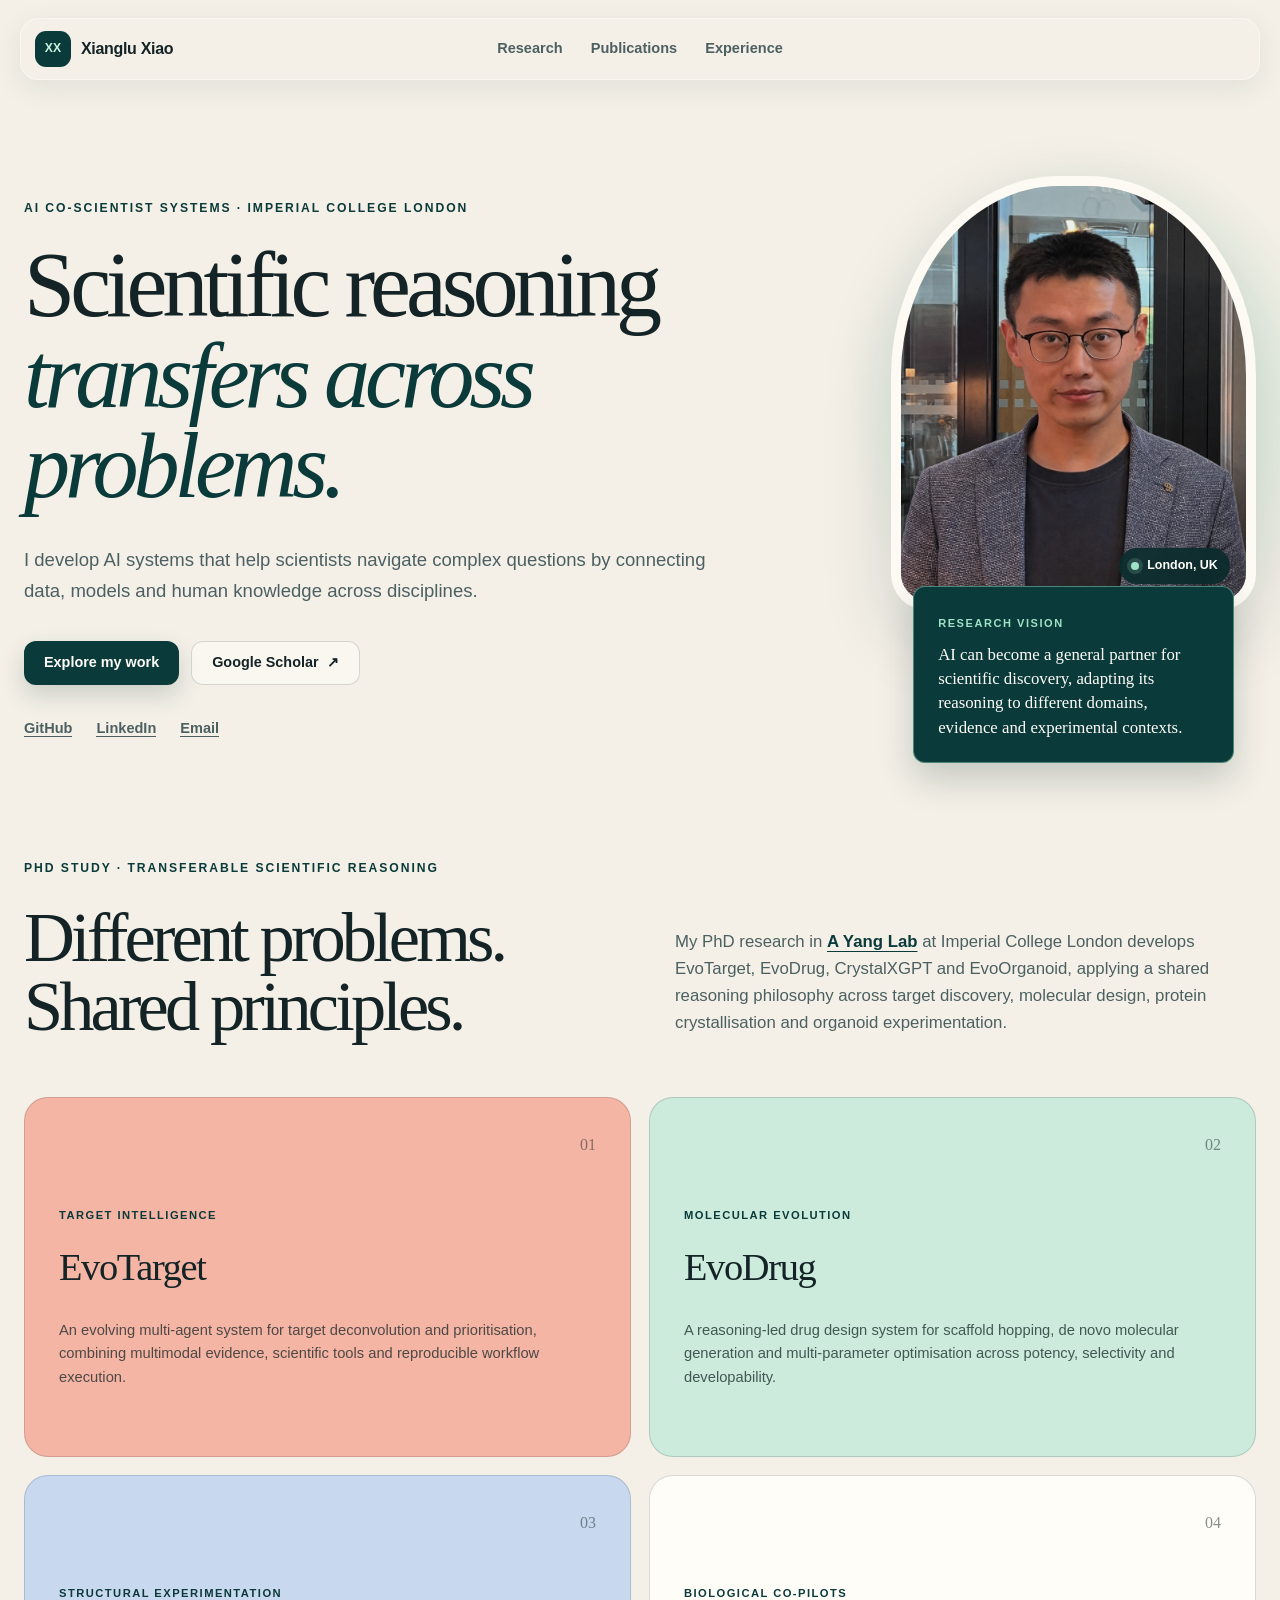
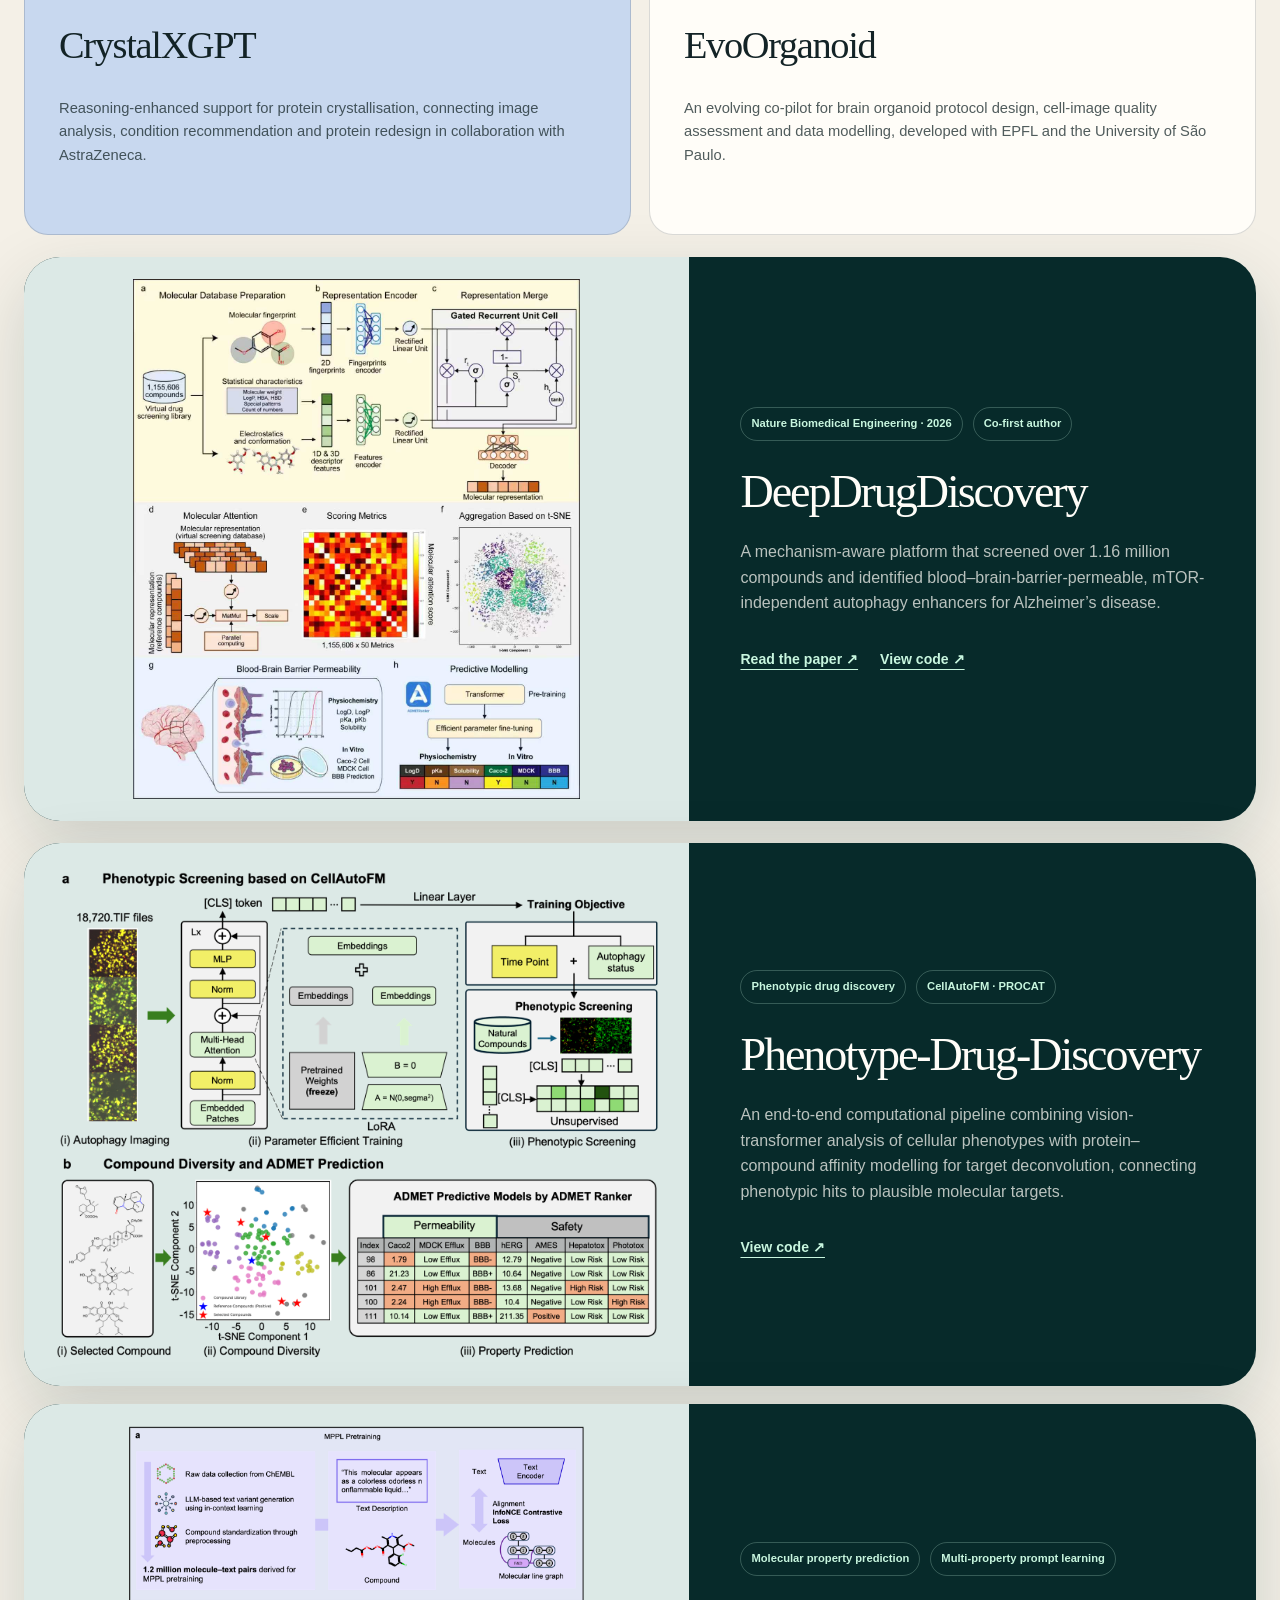
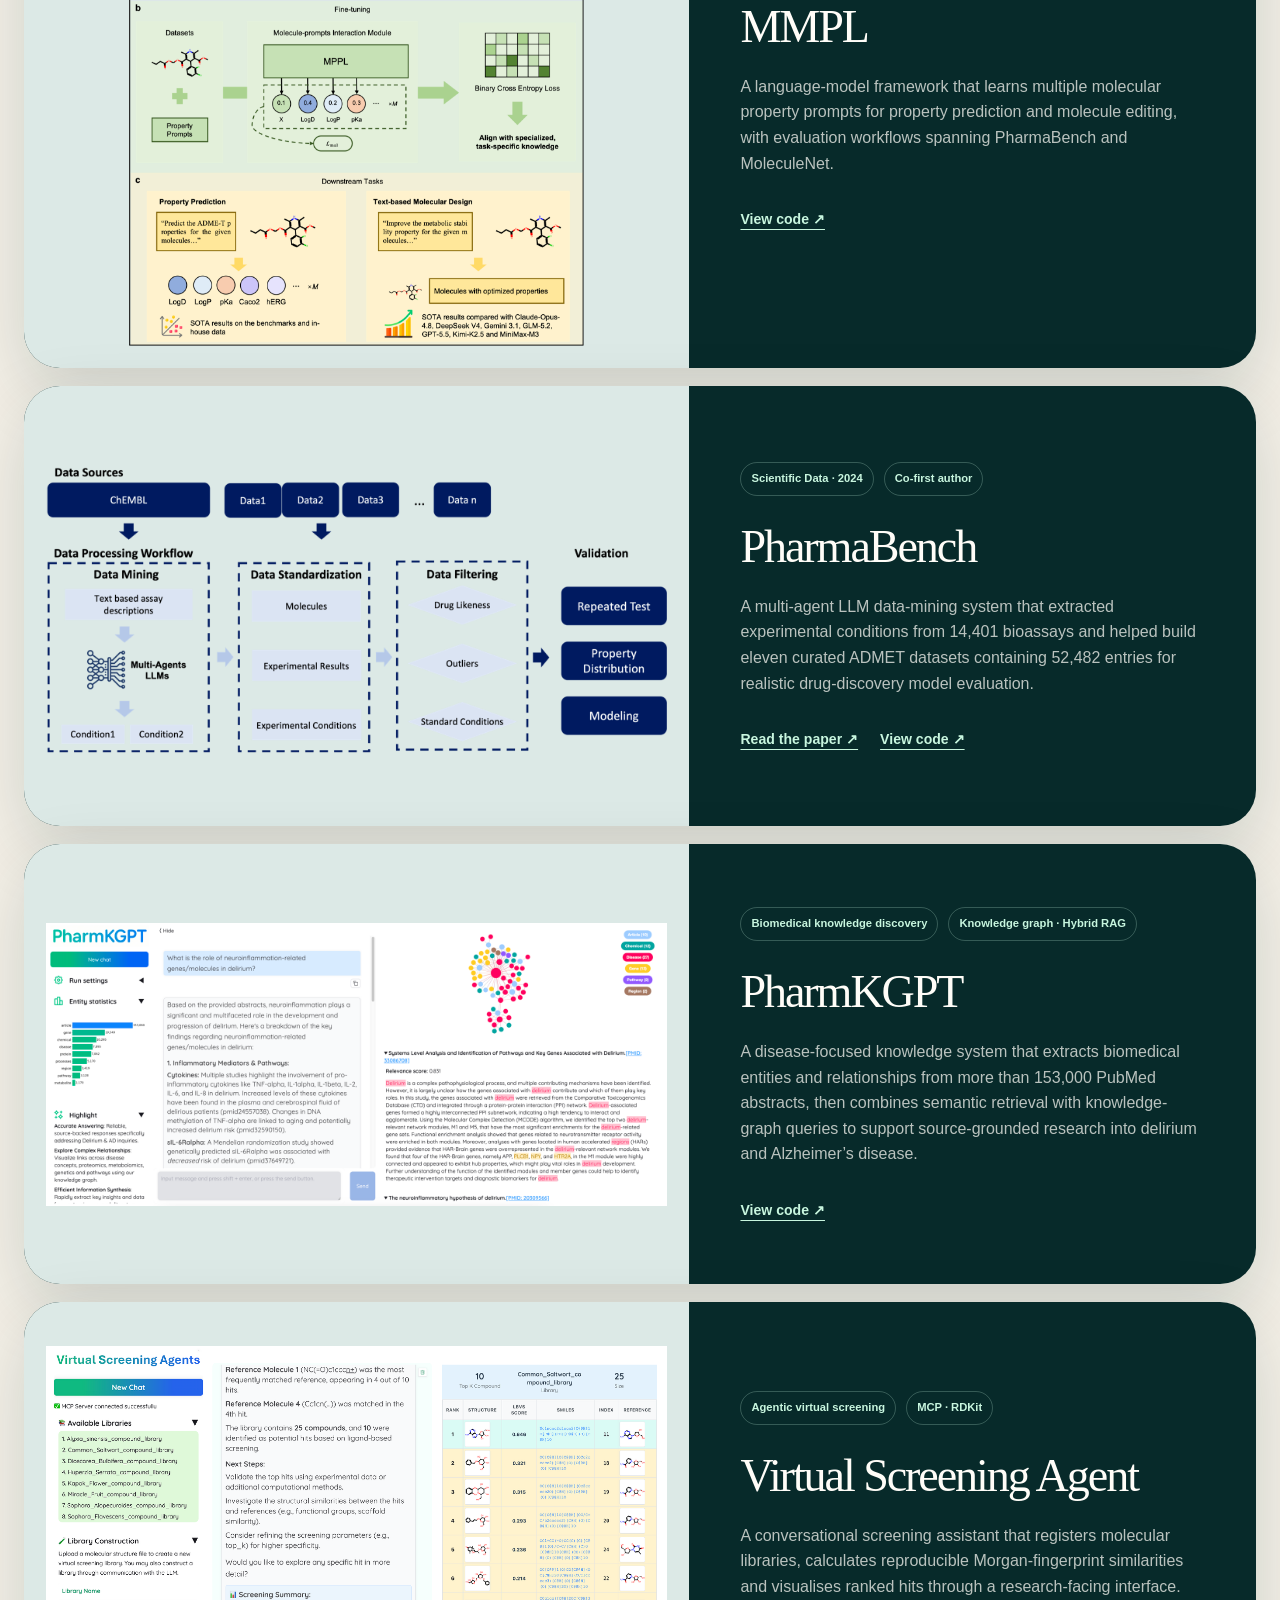
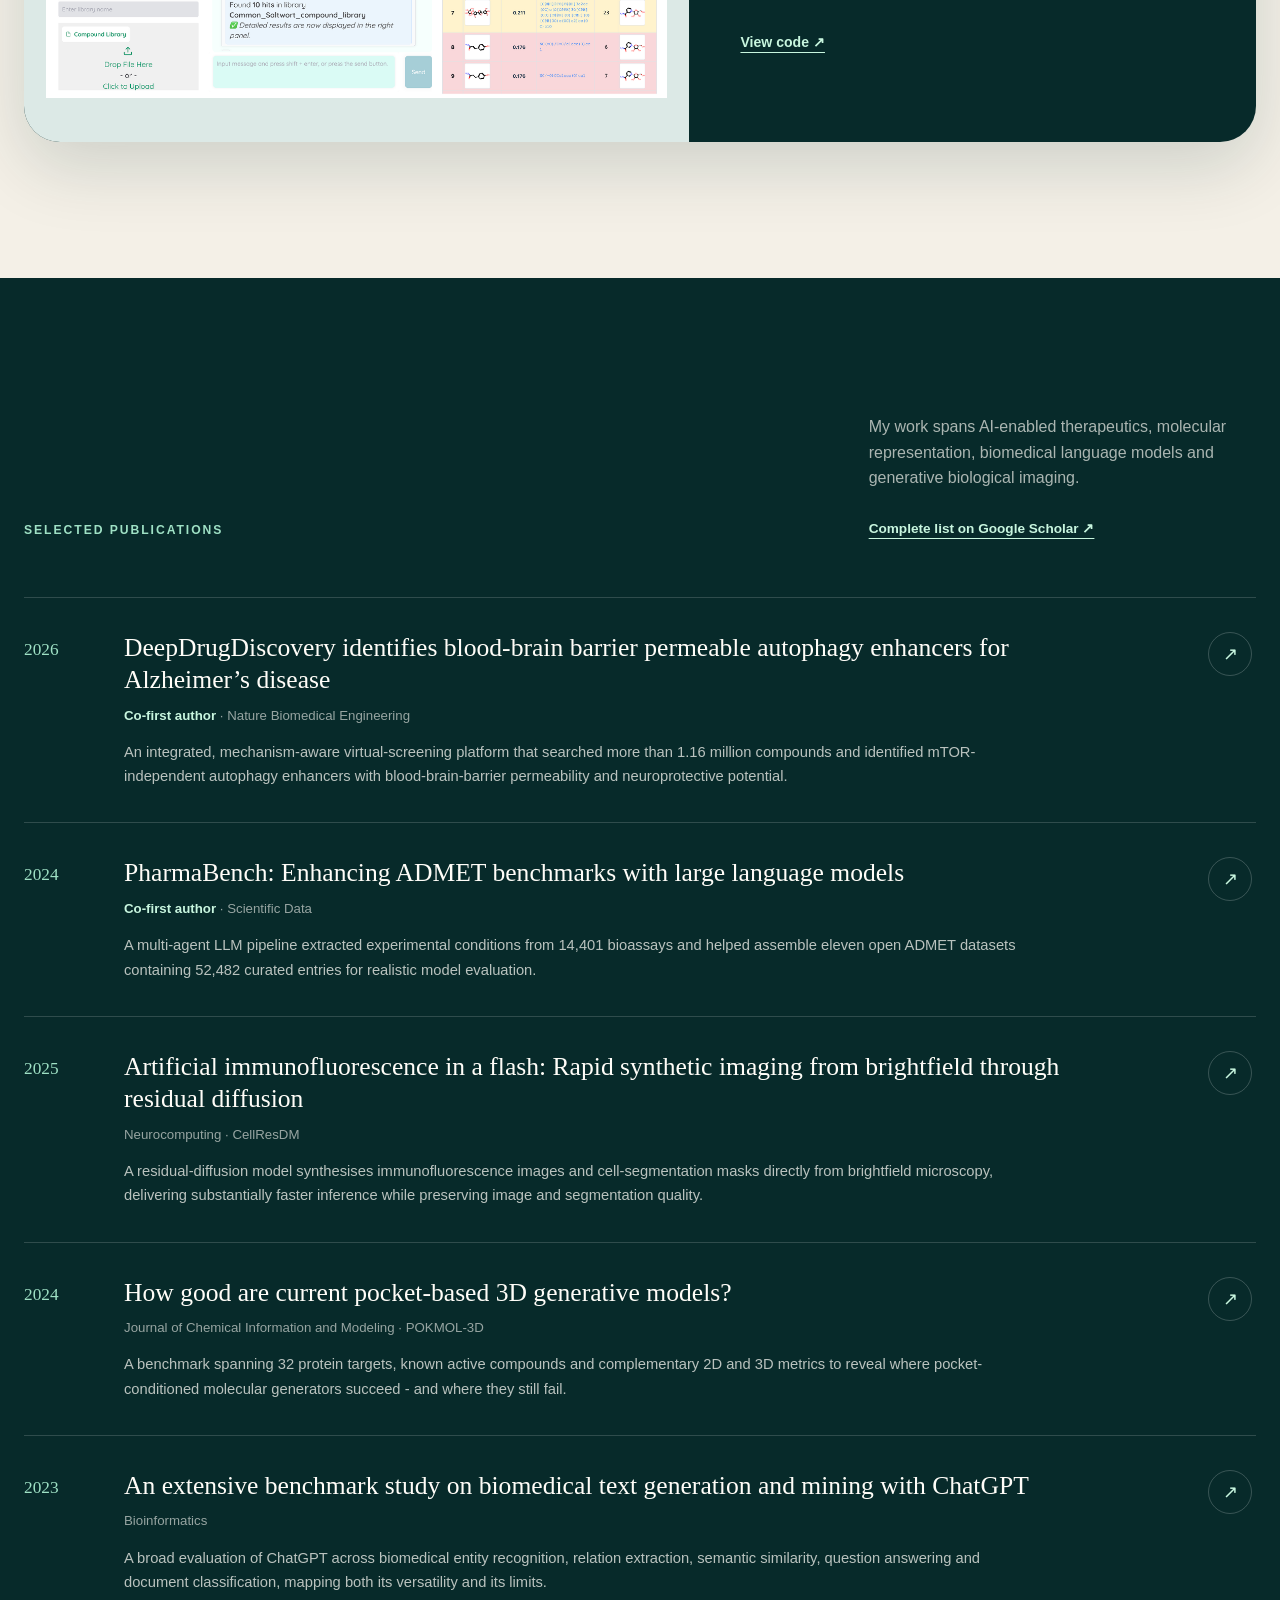
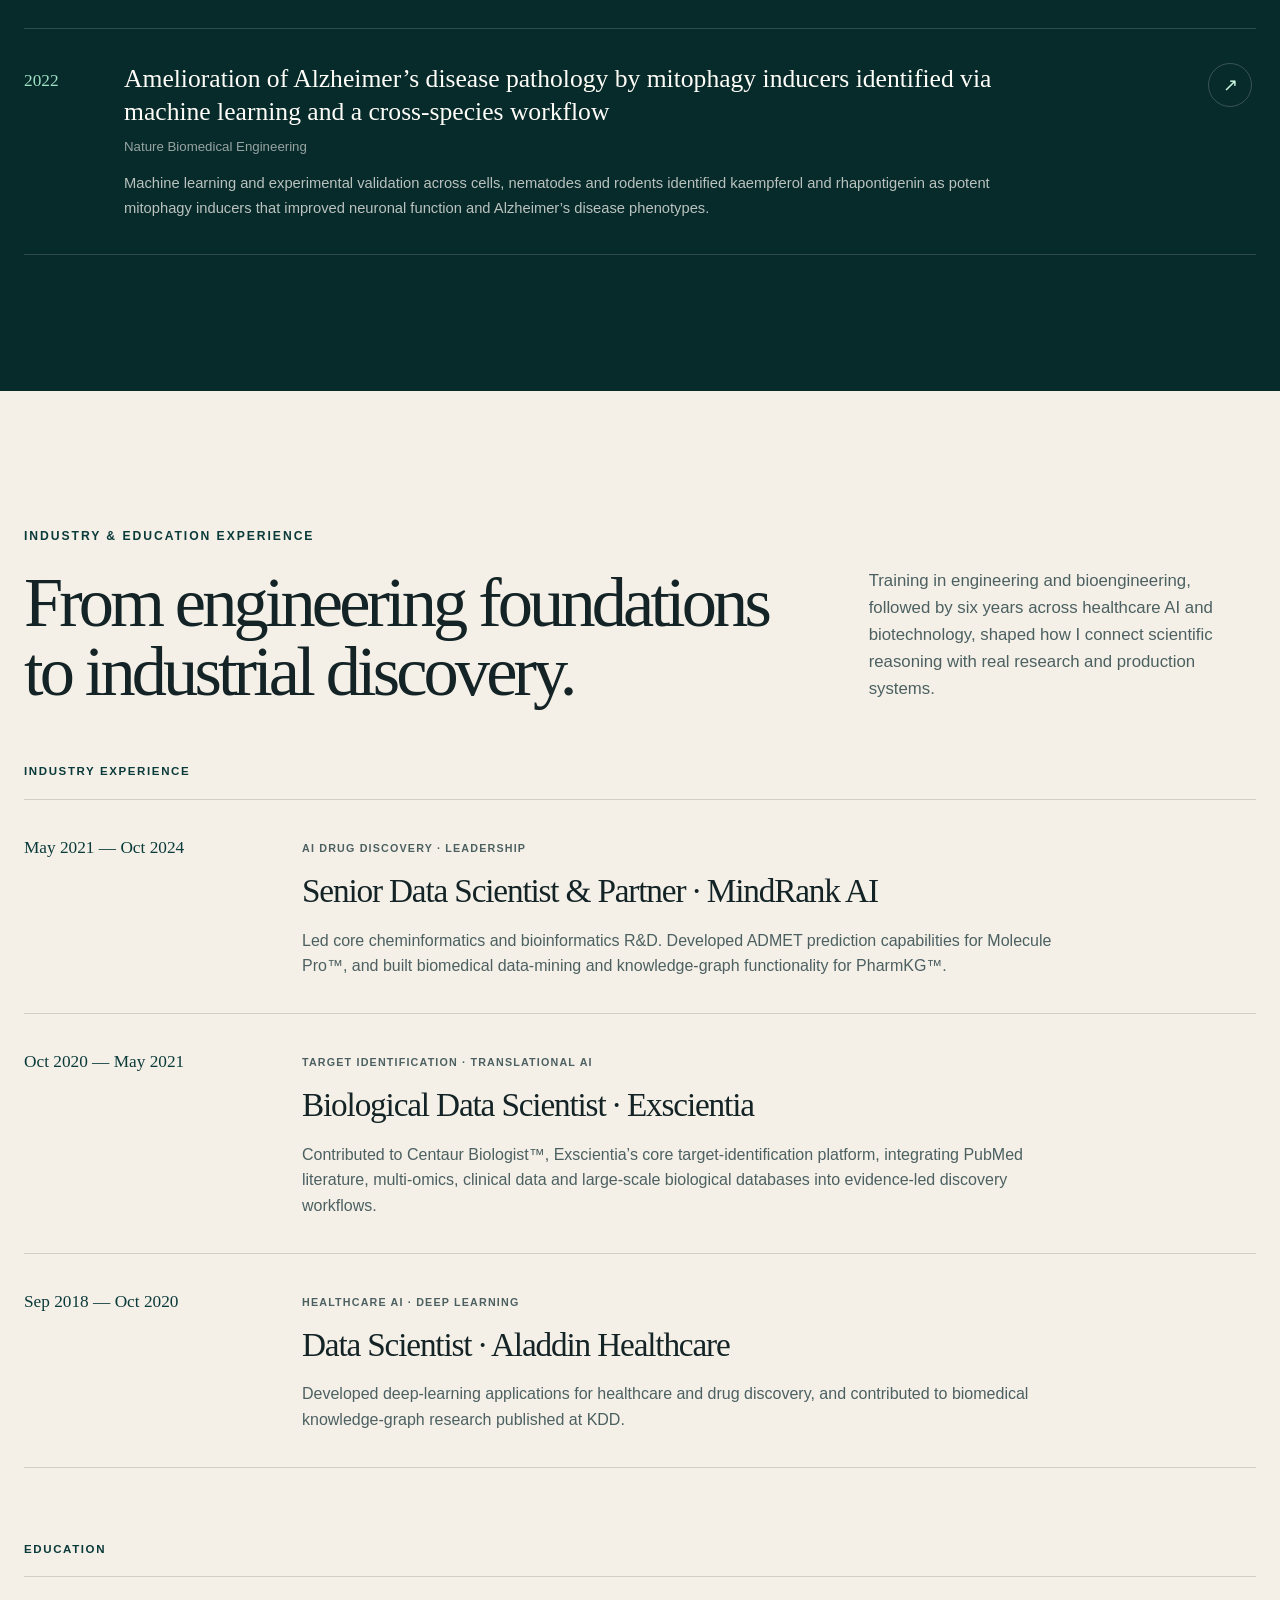
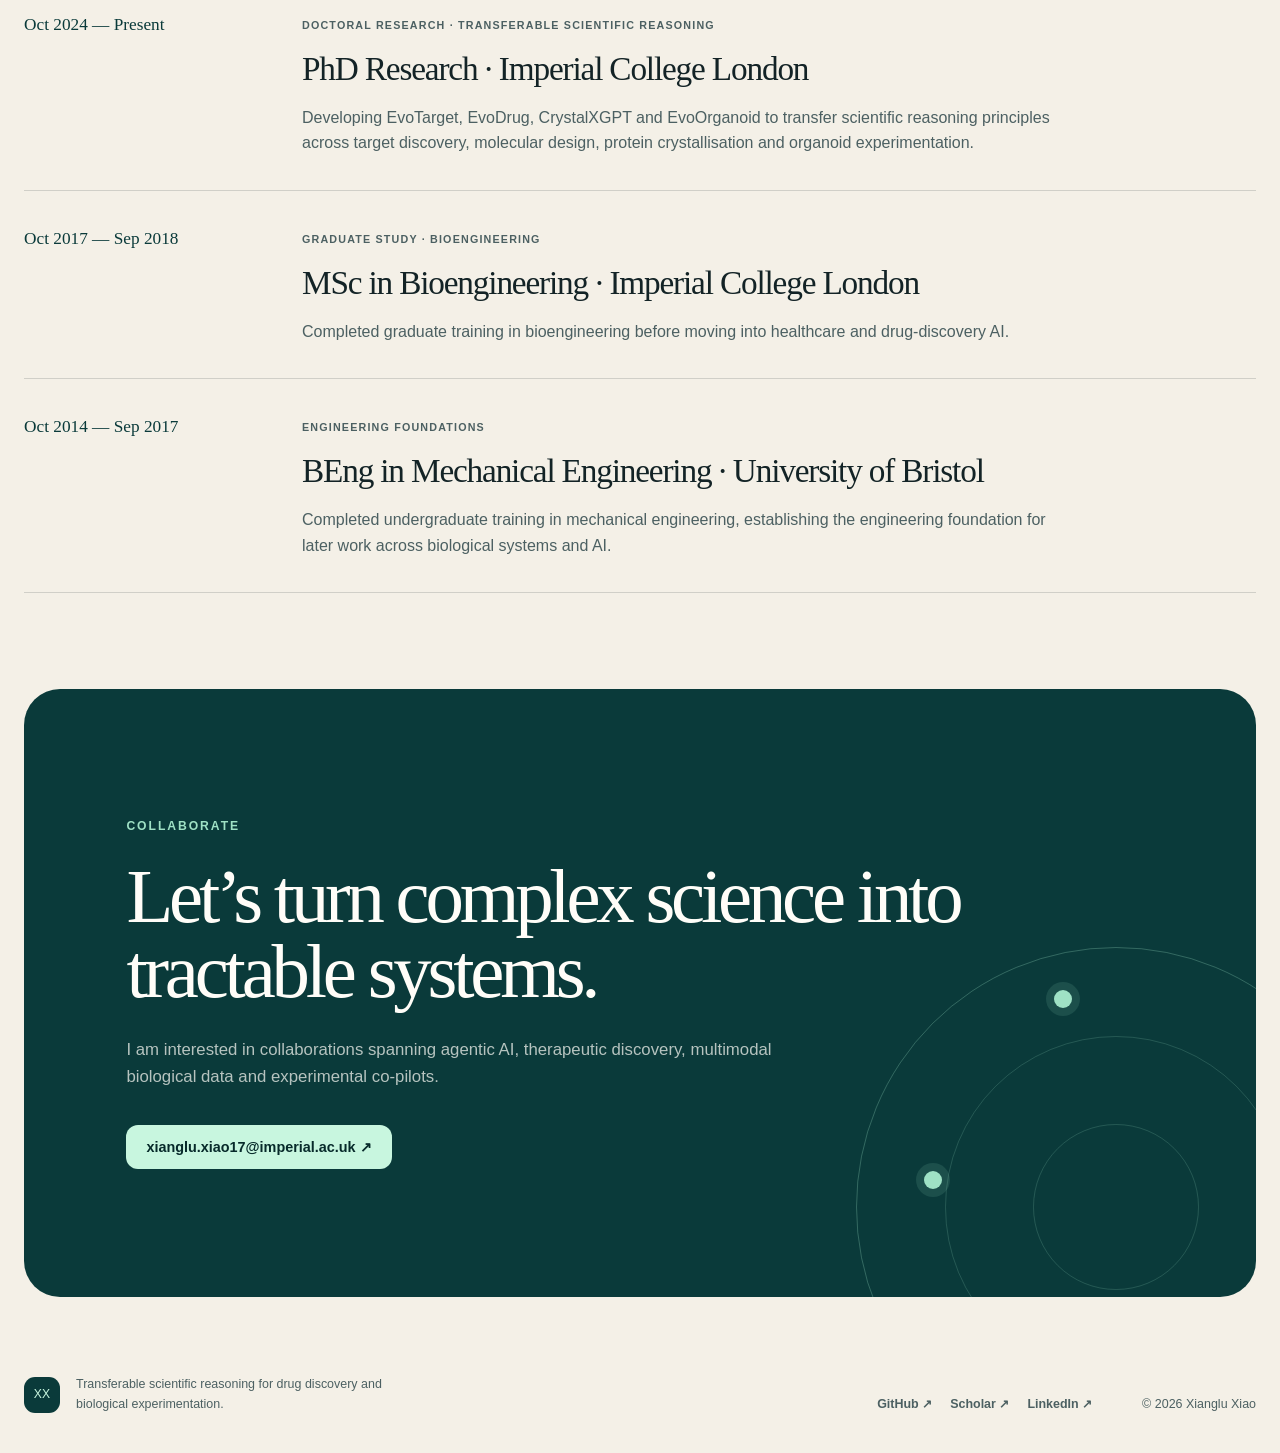
==== commit 01df6e5d: "Remove EvoOrganoid legacy name" ====
--- a/index.html
+++ b/index.html
@@ -148,7 +148,7 @@
           <article class="research-card research-card-paper">
             <span class="research-index">04</span>
             <p class="research-kicker">Biological co-pilots</p>
-            <h3>EvoOrganoid <small>OrganoidXGPT</small></h3>
+            <h3>EvoOrganoid</h3>
             <p>
               An evolving co-pilot for brain organoid protocol design, cell-image quality assessment and data
               modelling, developed with EPFL and the University of São Paulo.
--- a/styles.css
+++ b/styles.css
@@ -518,15 +518,6 @@
   font-size: clamp(2rem, 3vw, 3rem);
 }
 
-.research-card h3 small {
-  display: block;
-  margin-top: 7px;
-  color: rgba(19, 35, 38, 0.54);
-  font-family: inherit;
-  font-size: 0.34em;
-  letter-spacing: 0;
-}
-
 .research-card > p:not(.research-kicker) {
   margin: 20px 0 28px;
   color: rgba(19, 35, 38, 0.74);
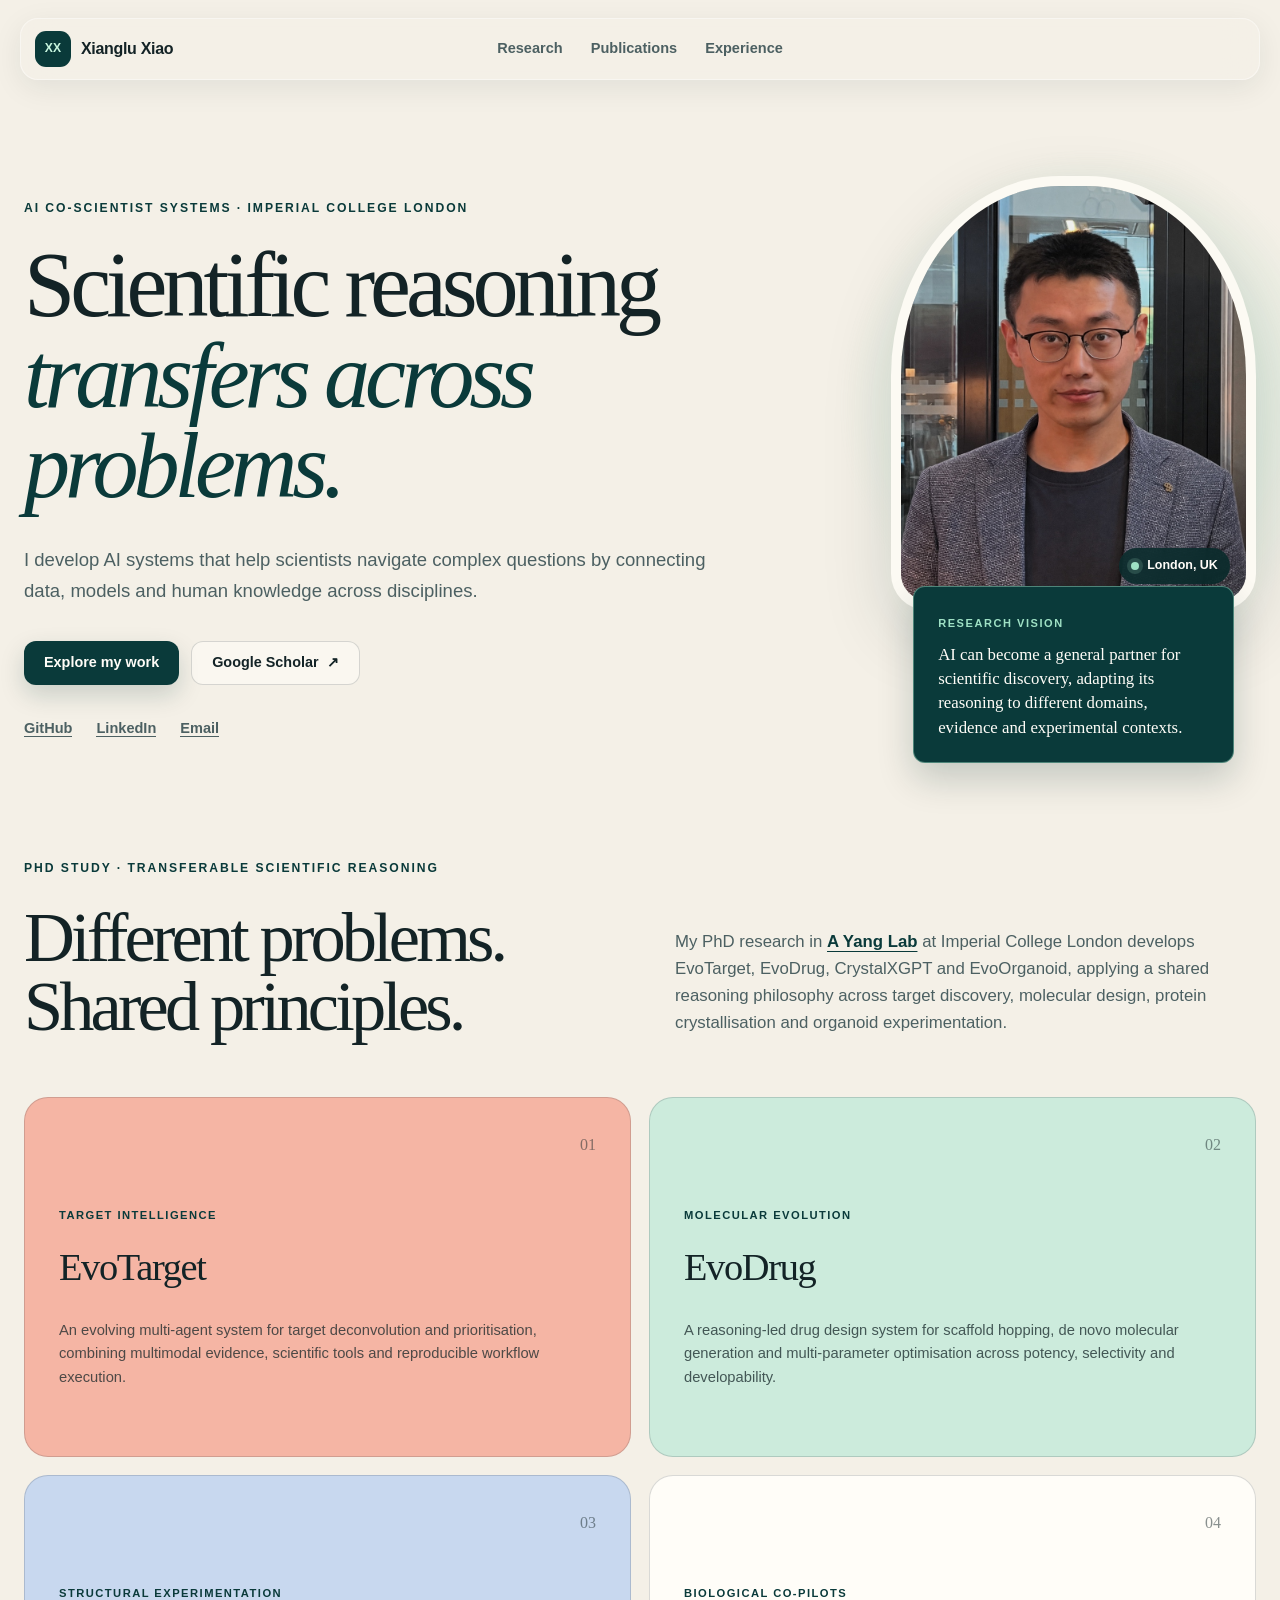
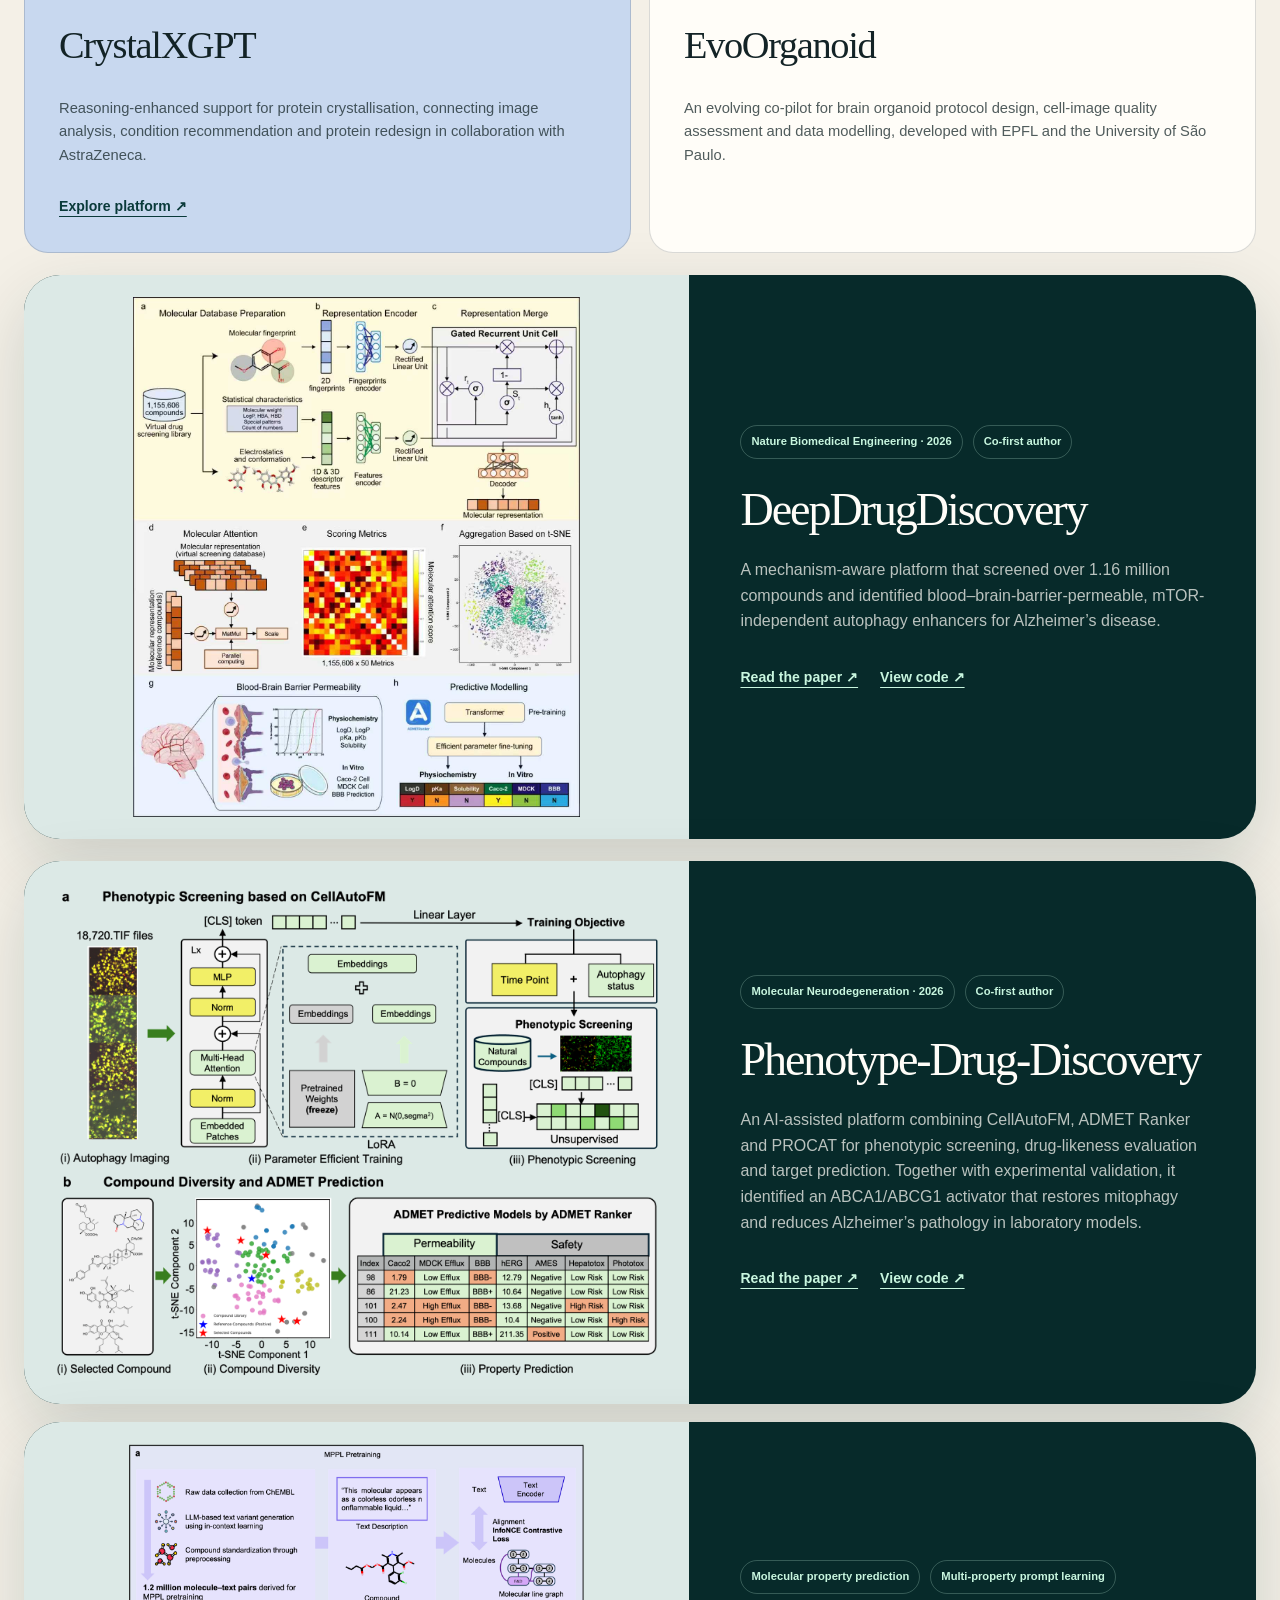
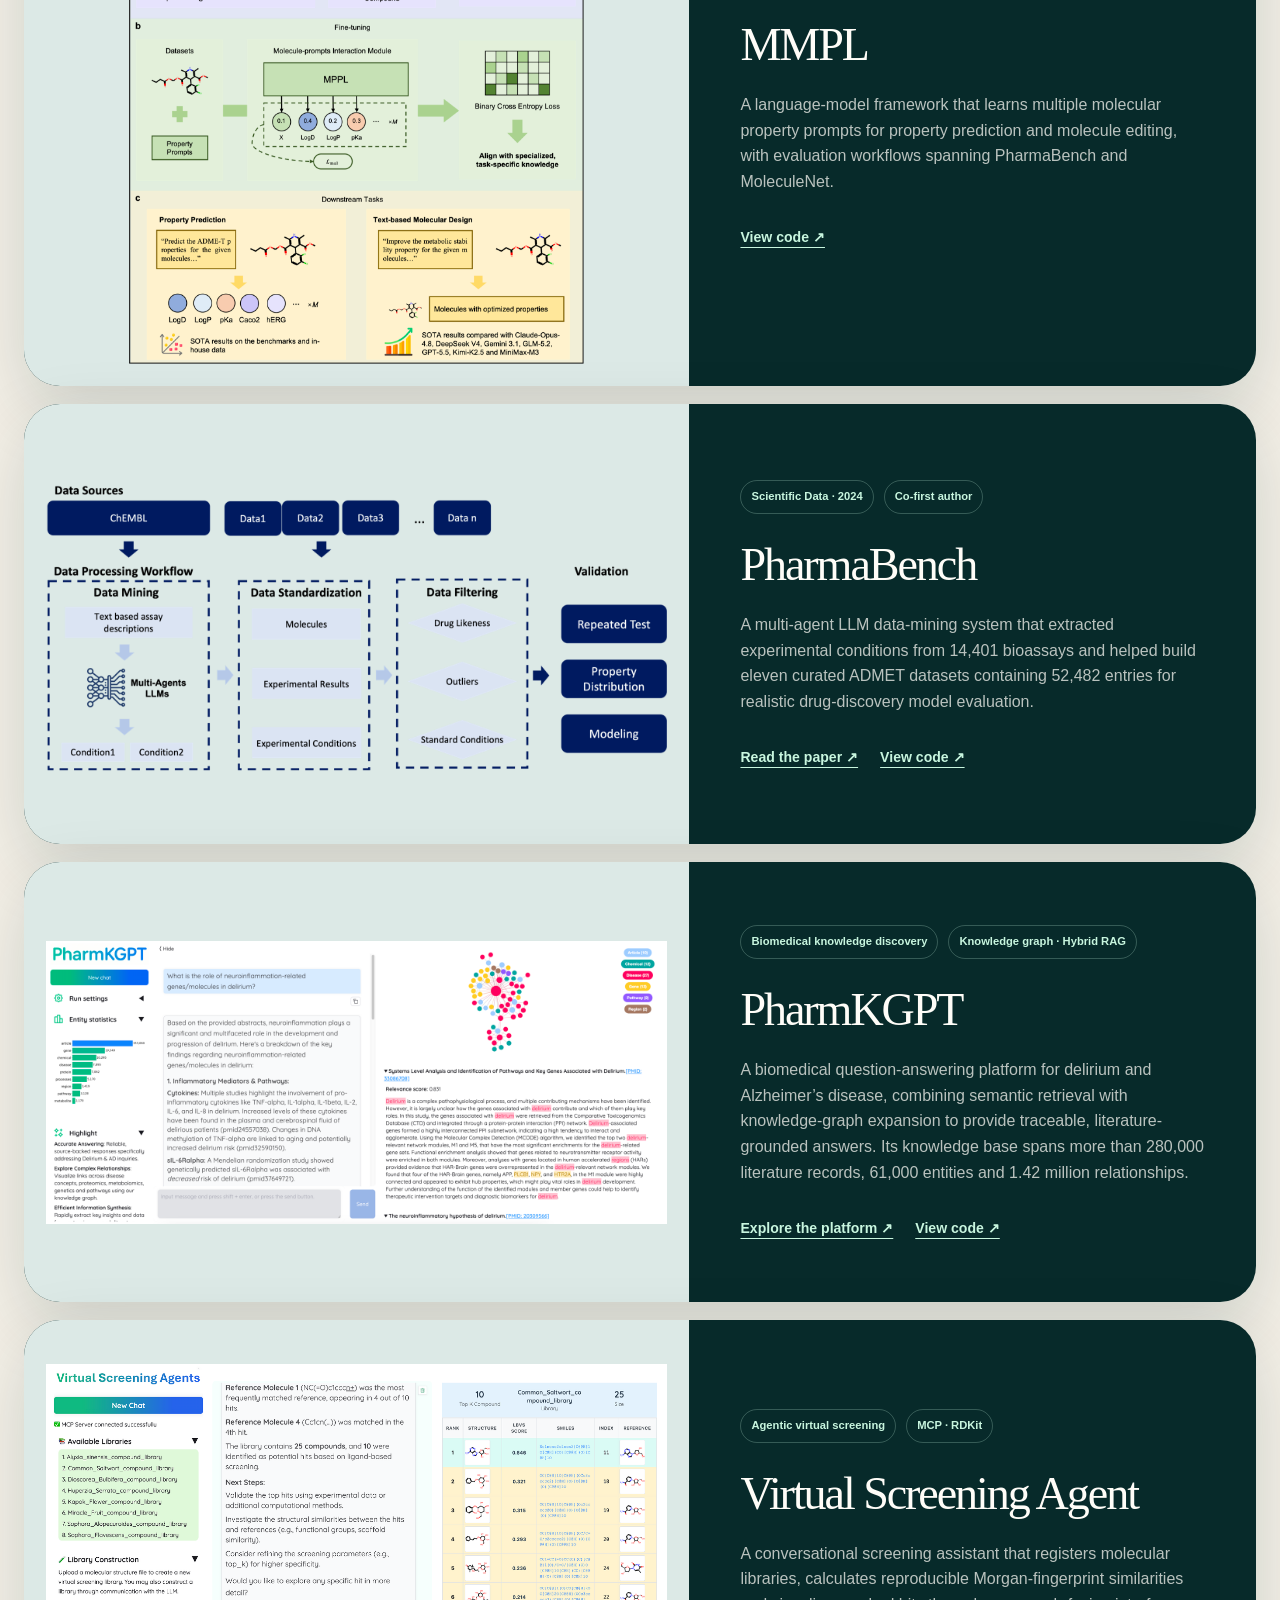
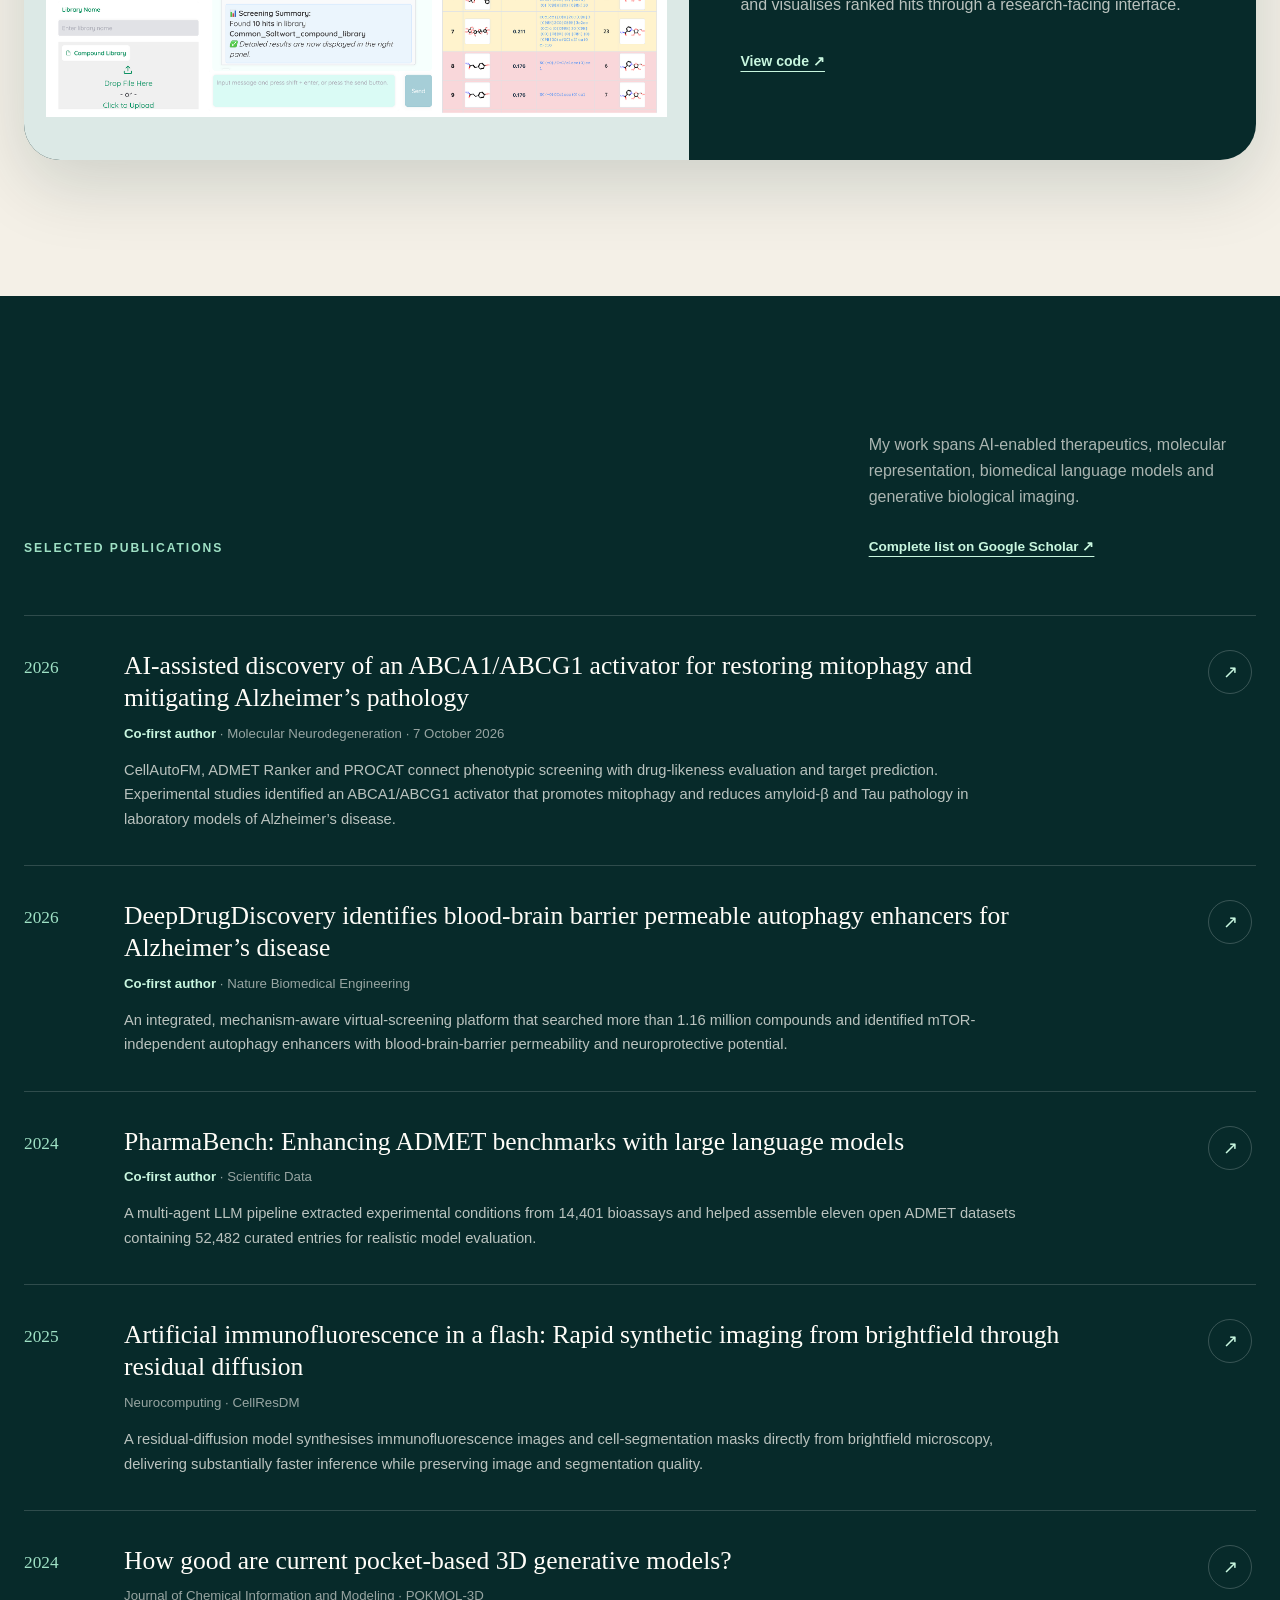
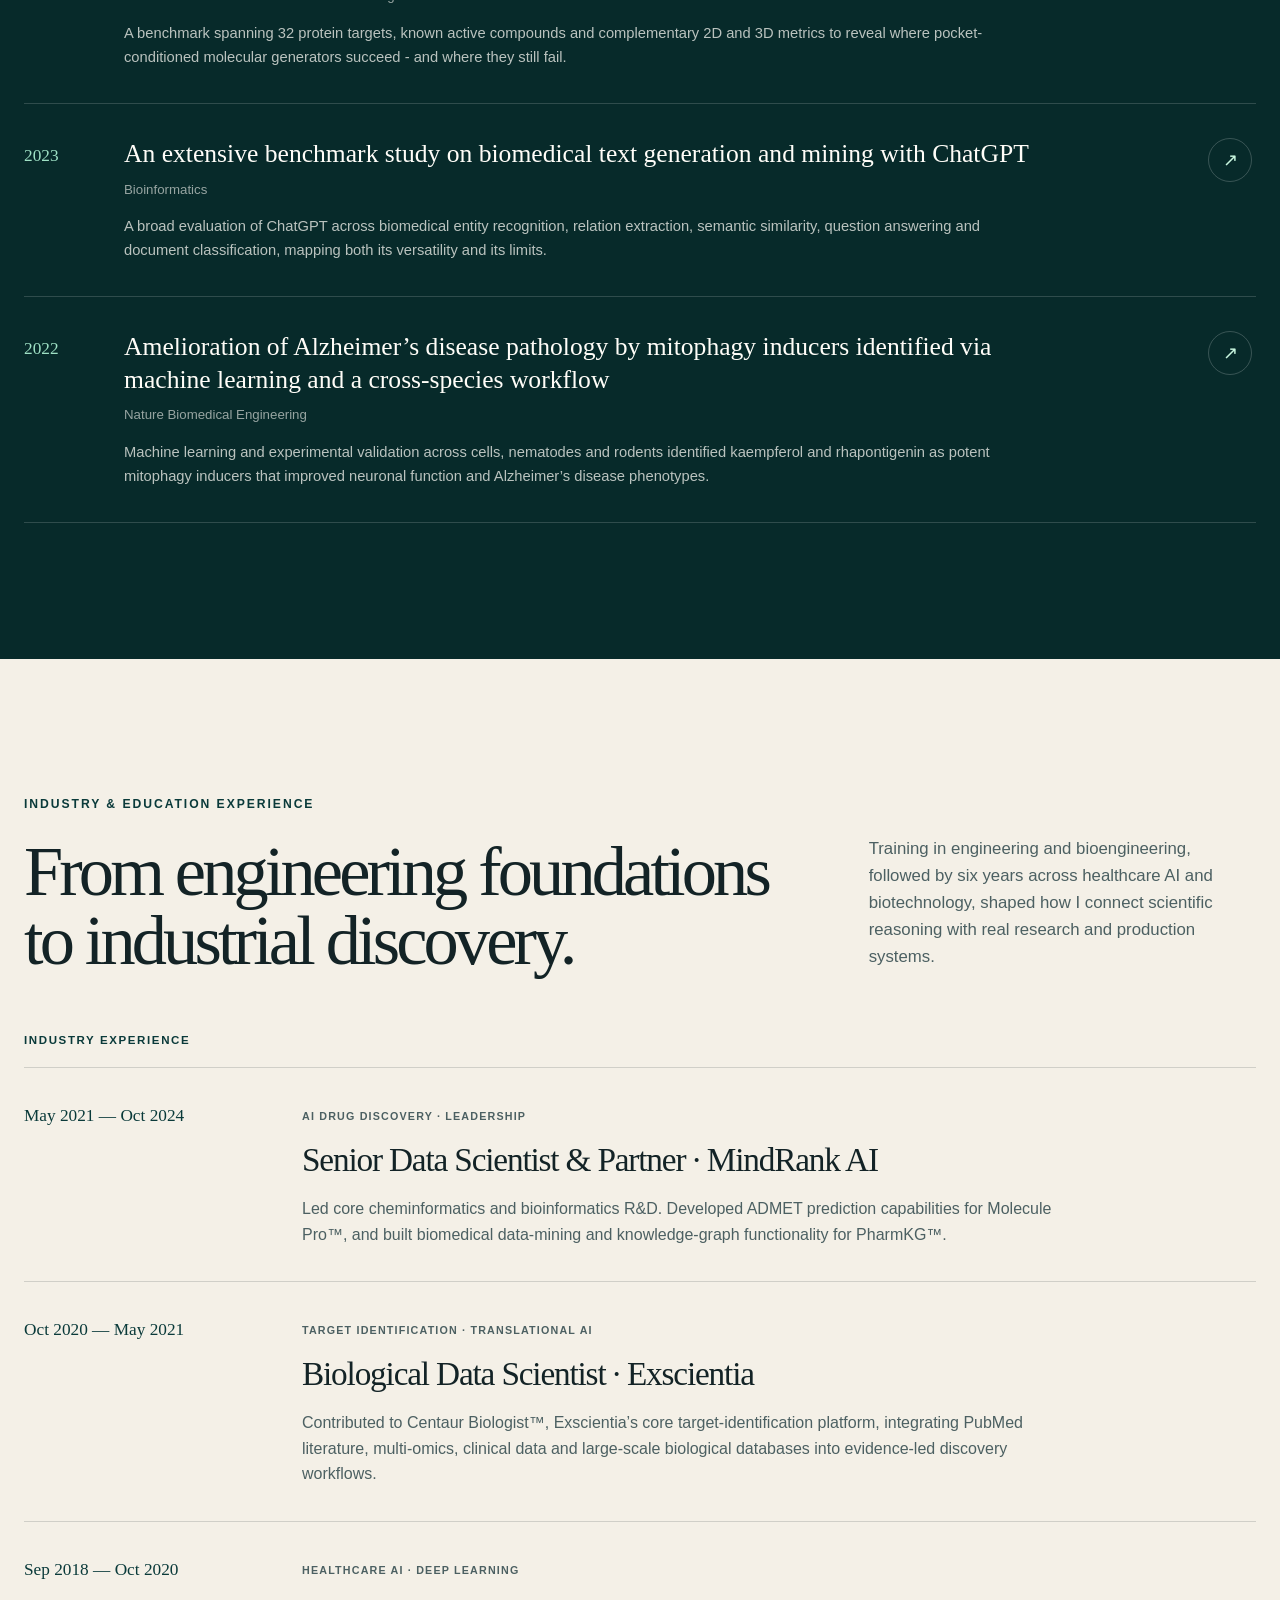
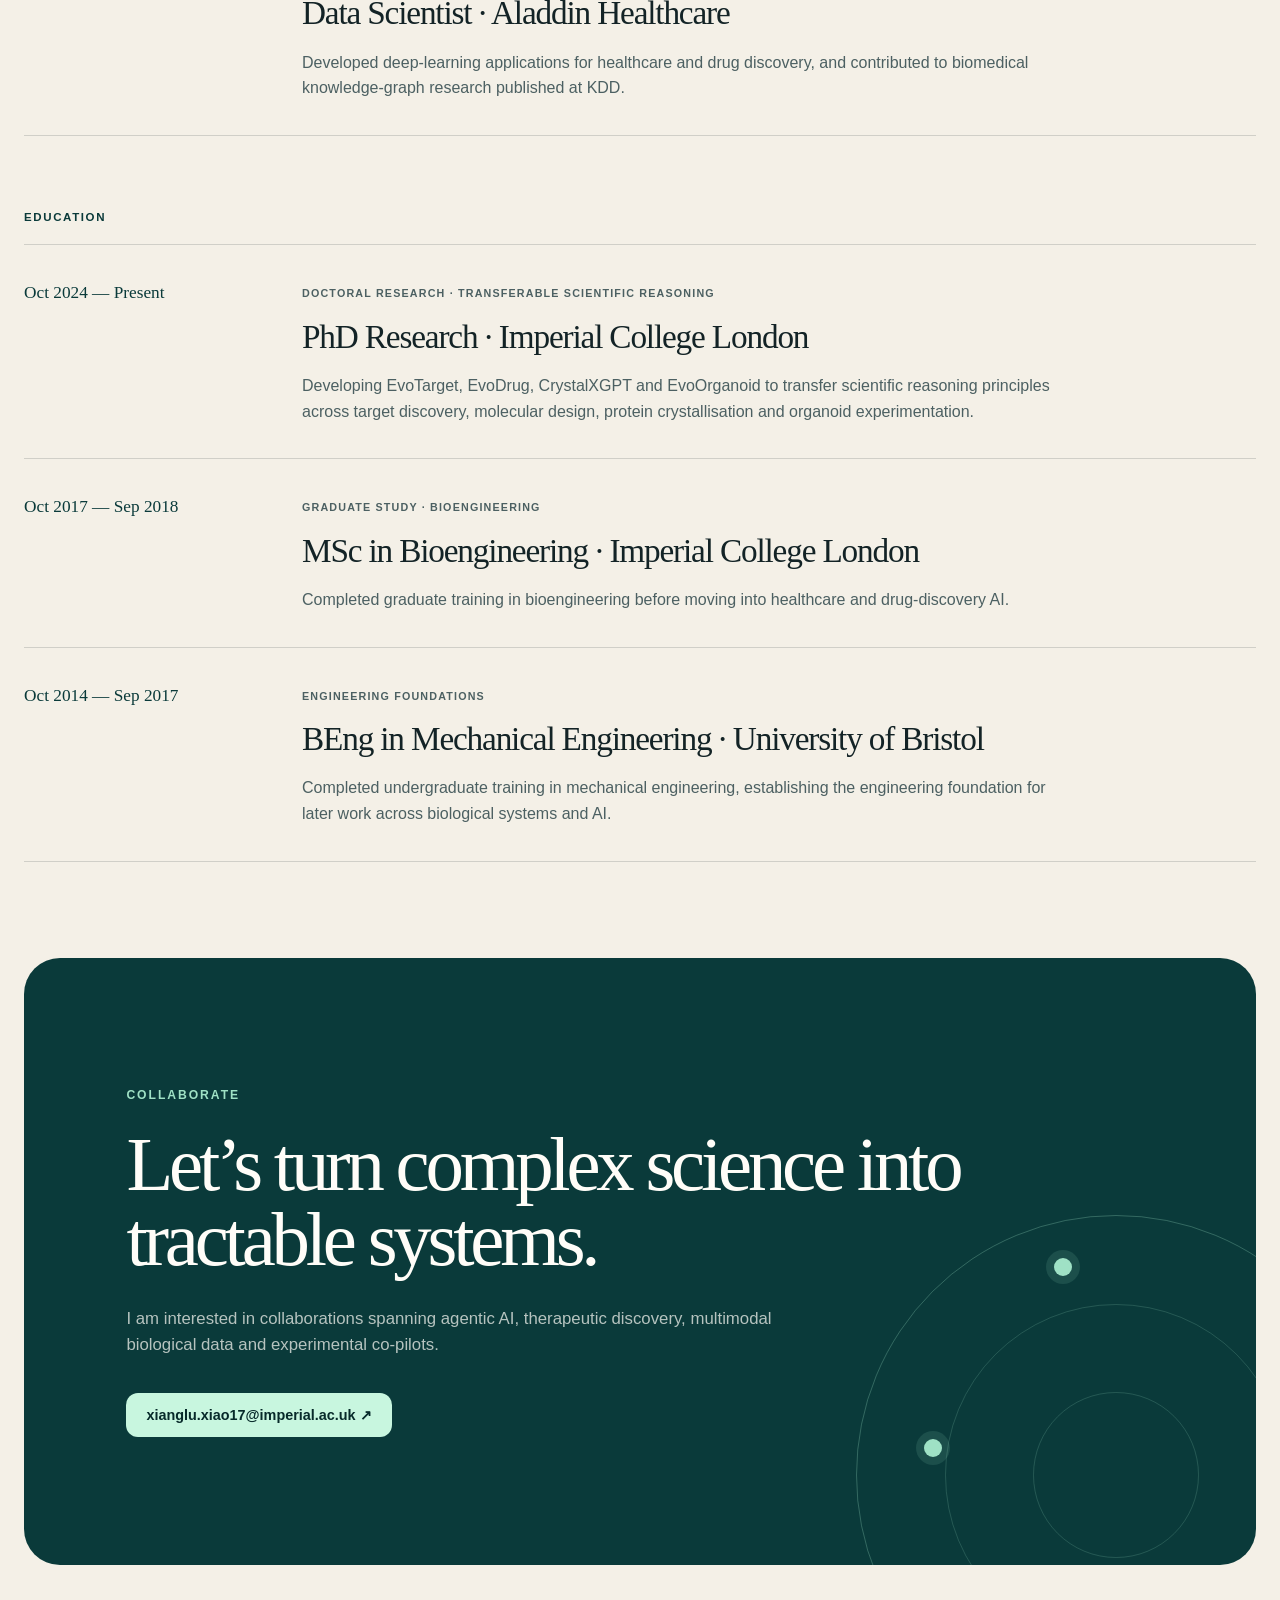
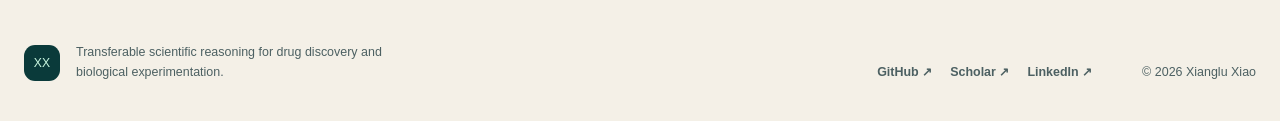
==== commit 28a15888: "Update research platforms and October 2026 publication" ====
--- a/index.html
+++ b/index.html
@@ -143,6 +143,9 @@
               Reasoning-enhanced support for protein crystallisation, connecting image analysis, condition
               recommendation and protein redesign in collaboration with AstraZeneca.
             </p>
+            <div class="card-links">
+              <a href="https://crystalxgpt.com/login" target="_blank" rel="noreferrer">Explore platform ↗</a>
+            </div>
           </article>
 
           <article class="research-card research-card-paper">
@@ -184,16 +187,17 @@
             </div>
             <div class="feature-copy">
               <div class="feature-meta">
-                <span>Phenotypic drug discovery</span>
-                <span>CellAutoFM · PROCAT</span>
+                <span>Molecular Neurodegeneration · 2026</span>
+                <span>Co-first author</span>
               </div>
               <h3>Phenotype-Drug-Discovery</h3>
               <p>
-                An end-to-end computational pipeline combining vision-transformer analysis of cellular phenotypes
-                with protein–compound affinity modelling for target deconvolution, connecting phenotypic hits to
-                plausible molecular targets.
+                An AI-assisted platform combining CellAutoFM, ADMET Ranker and PROCAT for phenotypic screening,
+                drug-likeness evaluation and target prediction. Together with experimental validation, it identified
+                an ABCA1/ABCG1 activator that restores mitophagy and reduces Alzheimer’s pathology in laboratory models.
               </p>
               <div class="card-links">
+                <a href="https://link.springer.com/article/10.1186/s13024-026-00998-2" target="_blank" rel="noreferrer">Read the paper ↗</a>
                 <a href="https://github.com/Frankewu0/Phenotype-Drug-Discovery" target="_blank" rel="noreferrer">View code ↗</a>
               </div>
             </div>
@@ -252,11 +256,12 @@
               </div>
               <h3>PharmKGPT</h3>
               <p>
-                A disease-focused knowledge system that extracts biomedical entities and relationships from more
-                than 153,000 PubMed abstracts, then combines semantic retrieval with knowledge-graph queries to
-                support source-grounded research into delirium and Alzheimer’s disease.
+                A biomedical question-answering platform for delirium and Alzheimer’s disease, combining semantic
+                retrieval with knowledge-graph expansion to provide traceable, literature-grounded answers.
+                Its knowledge base spans more than 280,000 literature records, 61,000 entities and 1.42 million relationships.
               </p>
               <div class="card-links">
+                <a href="https://pharmkgpt.mindrank.ai/" target="_blank" rel="noreferrer">Explore the platform ↗</a>
                 <a href="https://github.com/Furi5/pharmkgpt" target="_blank" rel="noreferrer">View code ↗</a>
               </div>
             </div>
@@ -301,6 +306,15 @@
           </div>
 
           <ol class="publication-list">
+            <li>
+              <span class="publication-year">2026</span>
+              <div>
+                <h3>AI-assisted discovery of an ABCA1/ABCG1 activator for restoring mitophagy and mitigating Alzheimer’s pathology</h3>
+                <p class="publication-meta"><strong>Co-first author</strong> · Molecular Neurodegeneration · <time datetime="2026-10-07">7 October 2026</time></p>
+                <p class="publication-summary">CellAutoFM, ADMET Ranker and PROCAT connect phenotypic screening with drug-likeness evaluation and target prediction. Experimental studies identified an ABCA1/ABCG1 activator that promotes mitophagy and reduces amyloid-β and Tau pathology in laboratory models of Alzheimer’s disease.</p>
+              </div>
+              <a href="https://link.springer.com/article/10.1186/s13024-026-00998-2" target="_blank" rel="noreferrer" aria-label="Open ABCA1/ABCG1 activator paper">↗</a>
+            </li>
             <li>
               <span class="publication-year">2026</span>
               <div>
--- a/styles.css
+++ b/styles.css
@@ -524,6 +524,14 @@
   font-size: 0.92rem;
 }
 
+.research-card .card-links {
+  margin-top: auto;
+}
+
+.research-card .card-links a {
+  color: var(--forest);
+}
+
 .section-heading-compact {
   grid-template-columns: minmax(0, 1.1fr) minmax(300px, 0.55fr);
 }
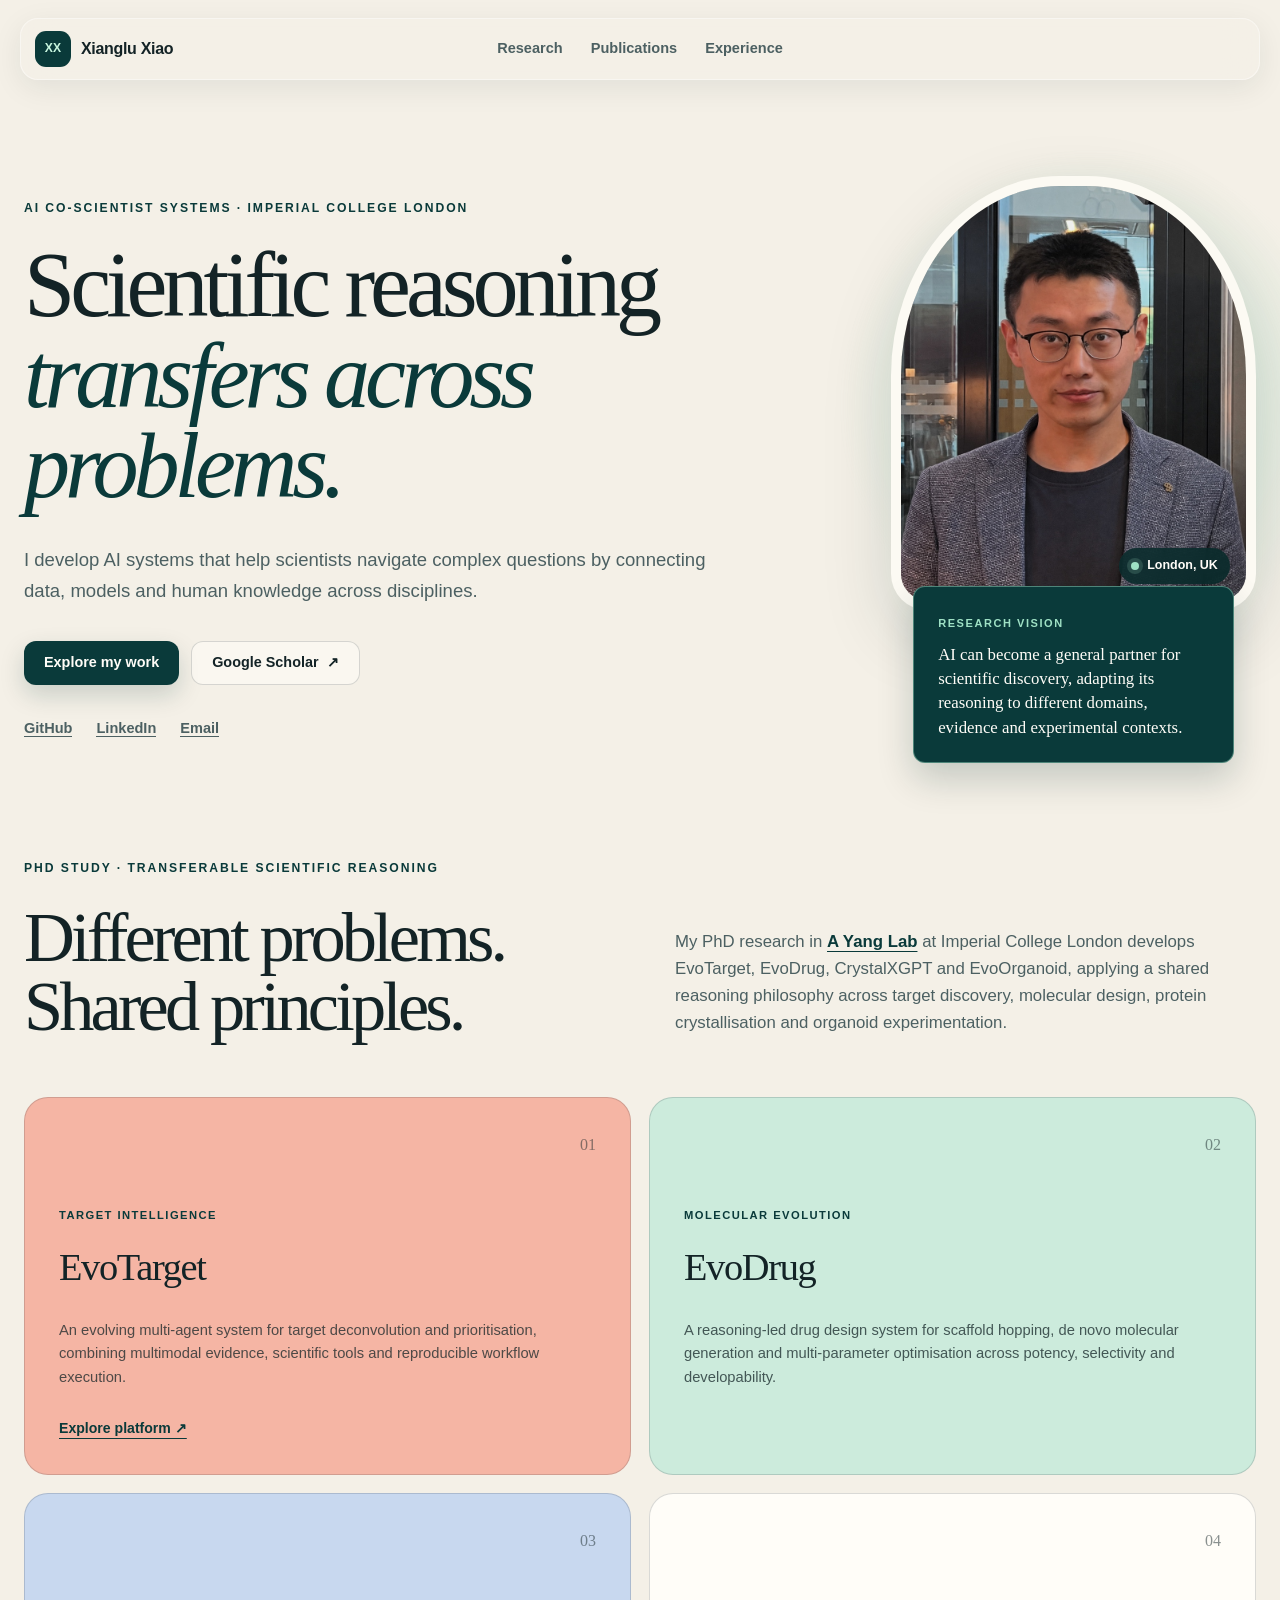
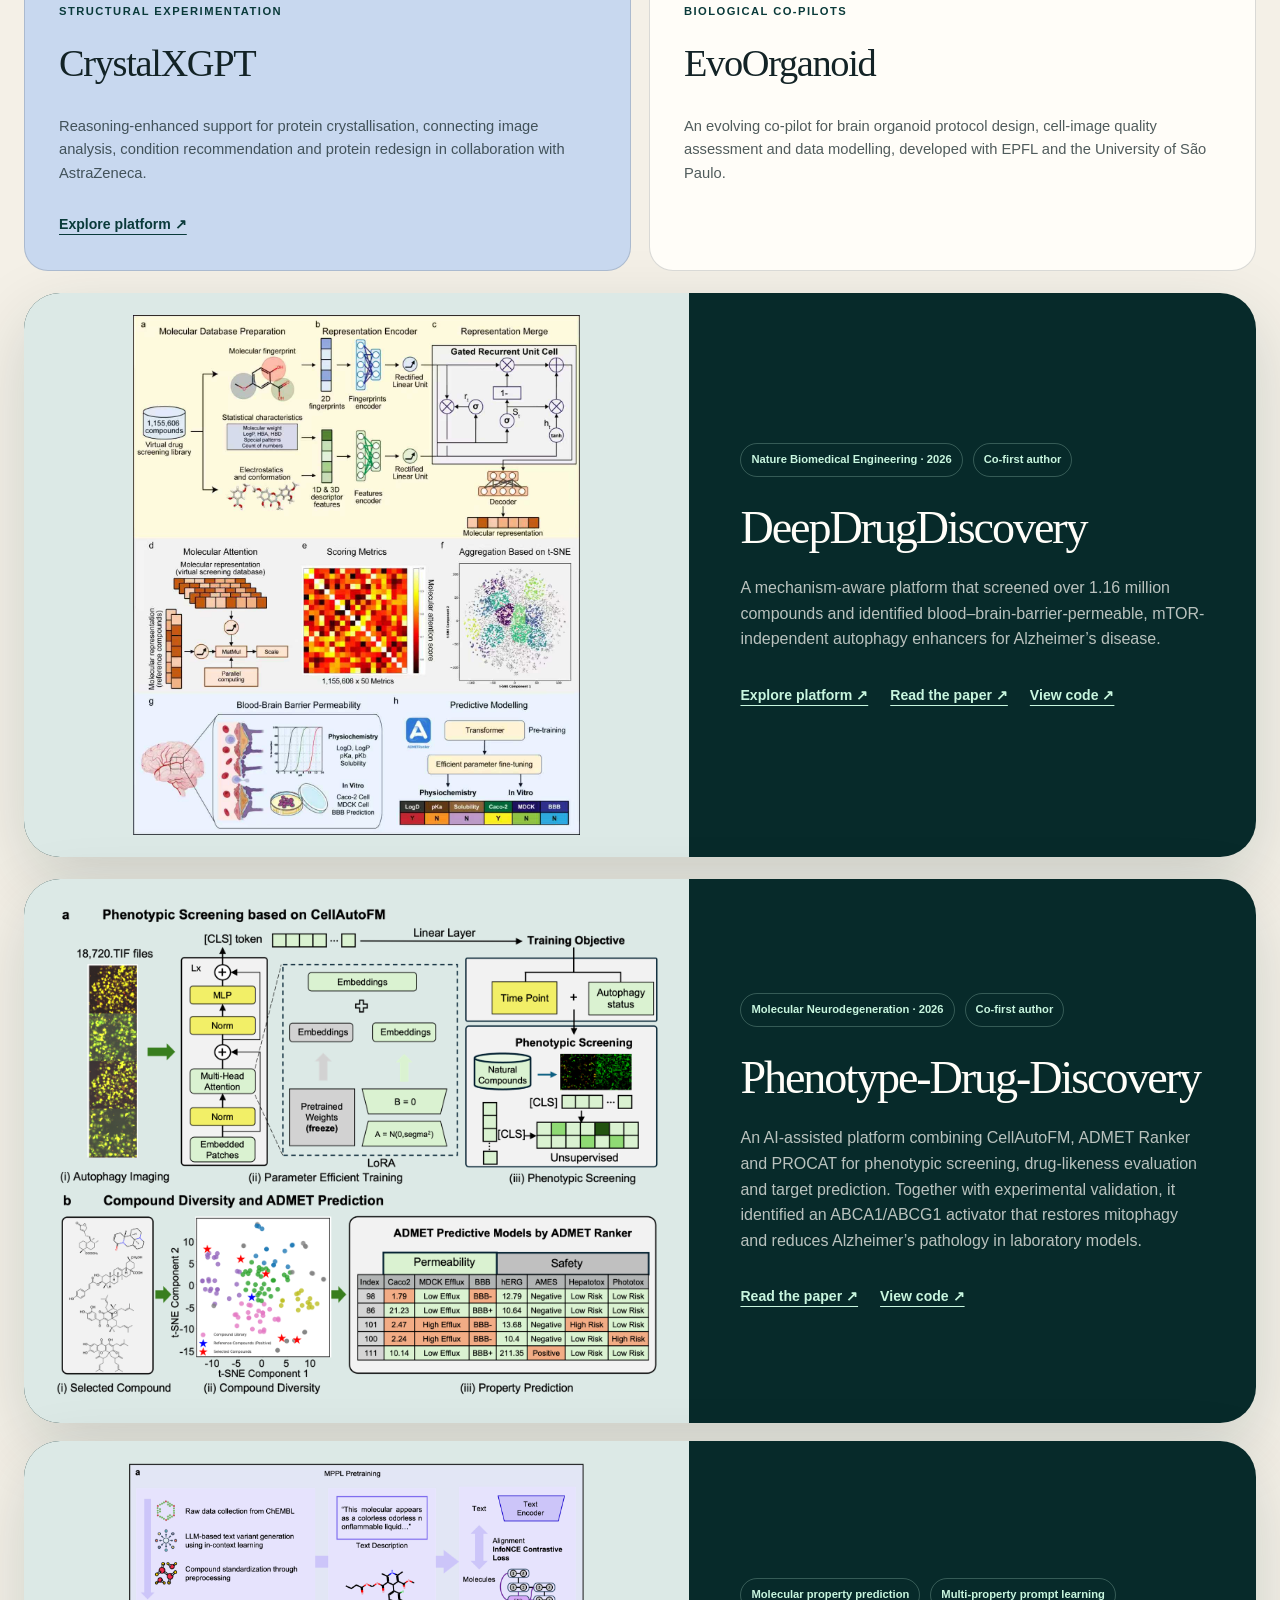
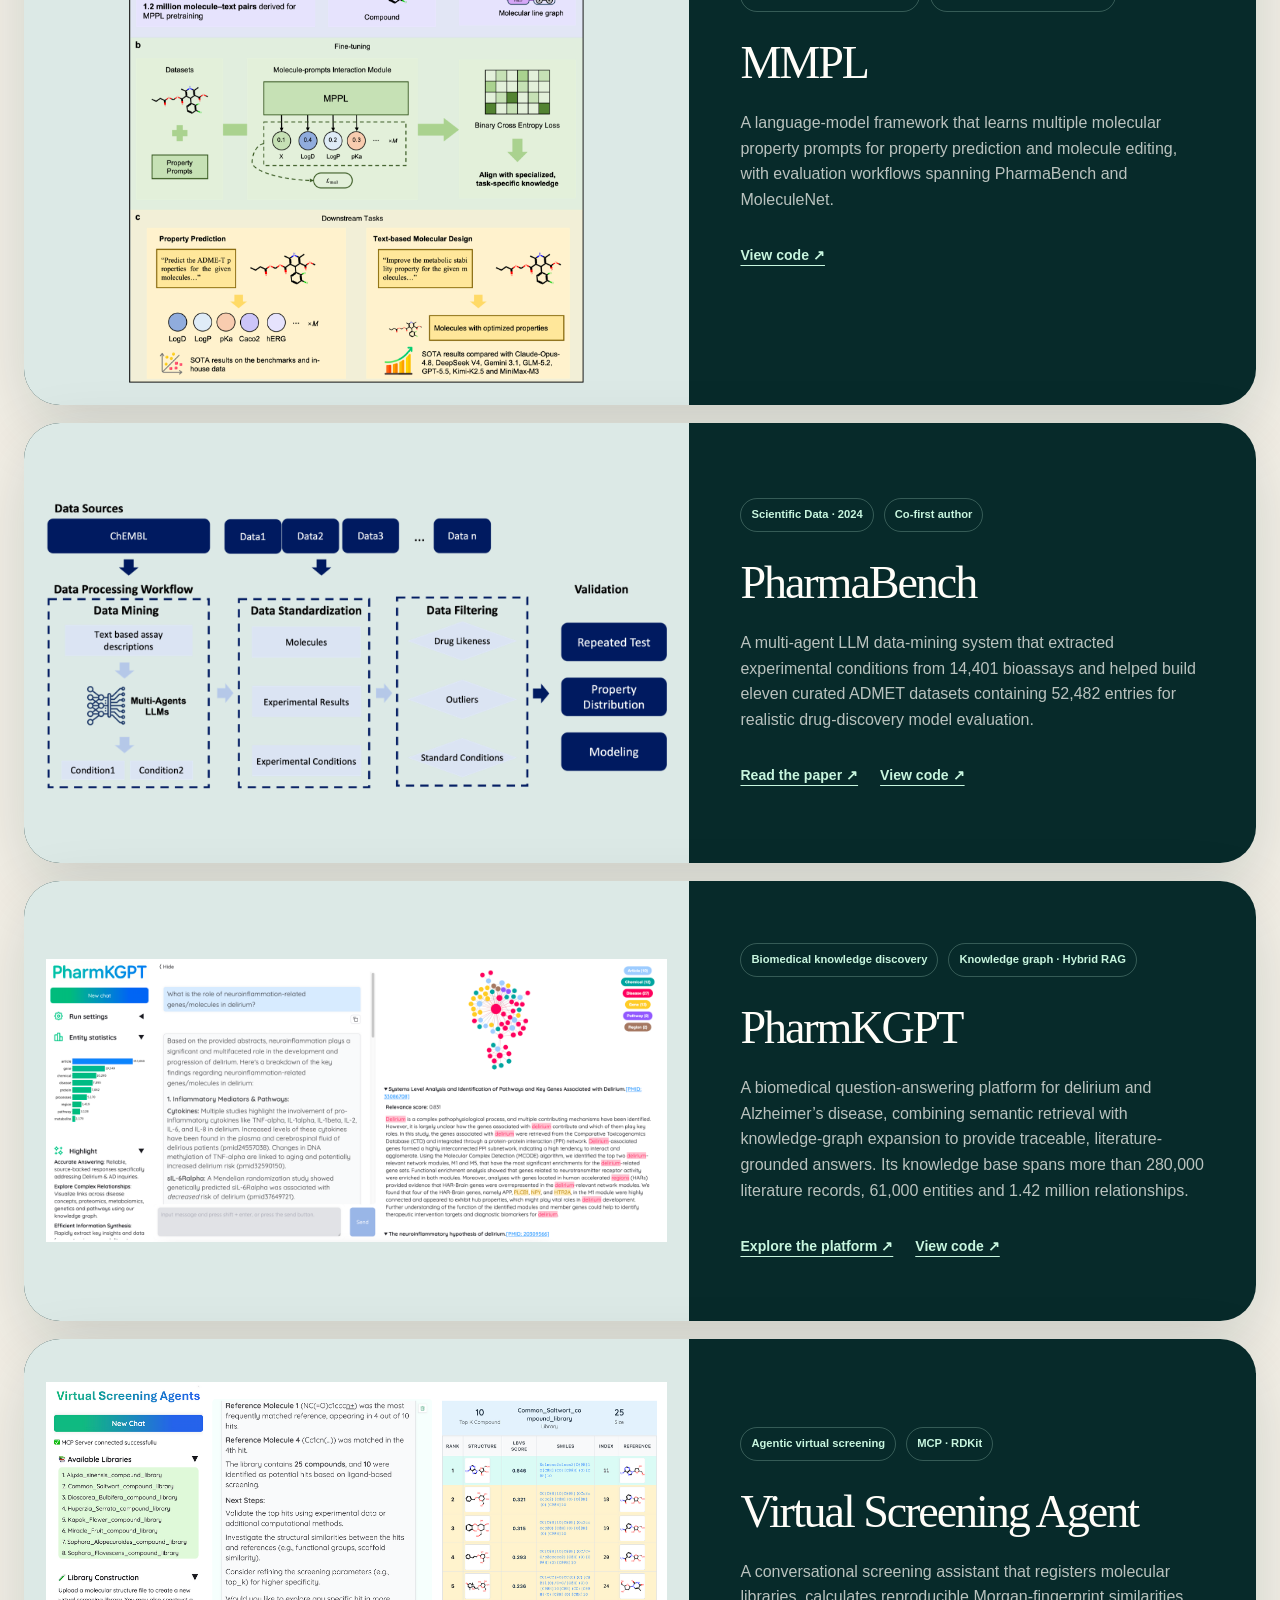
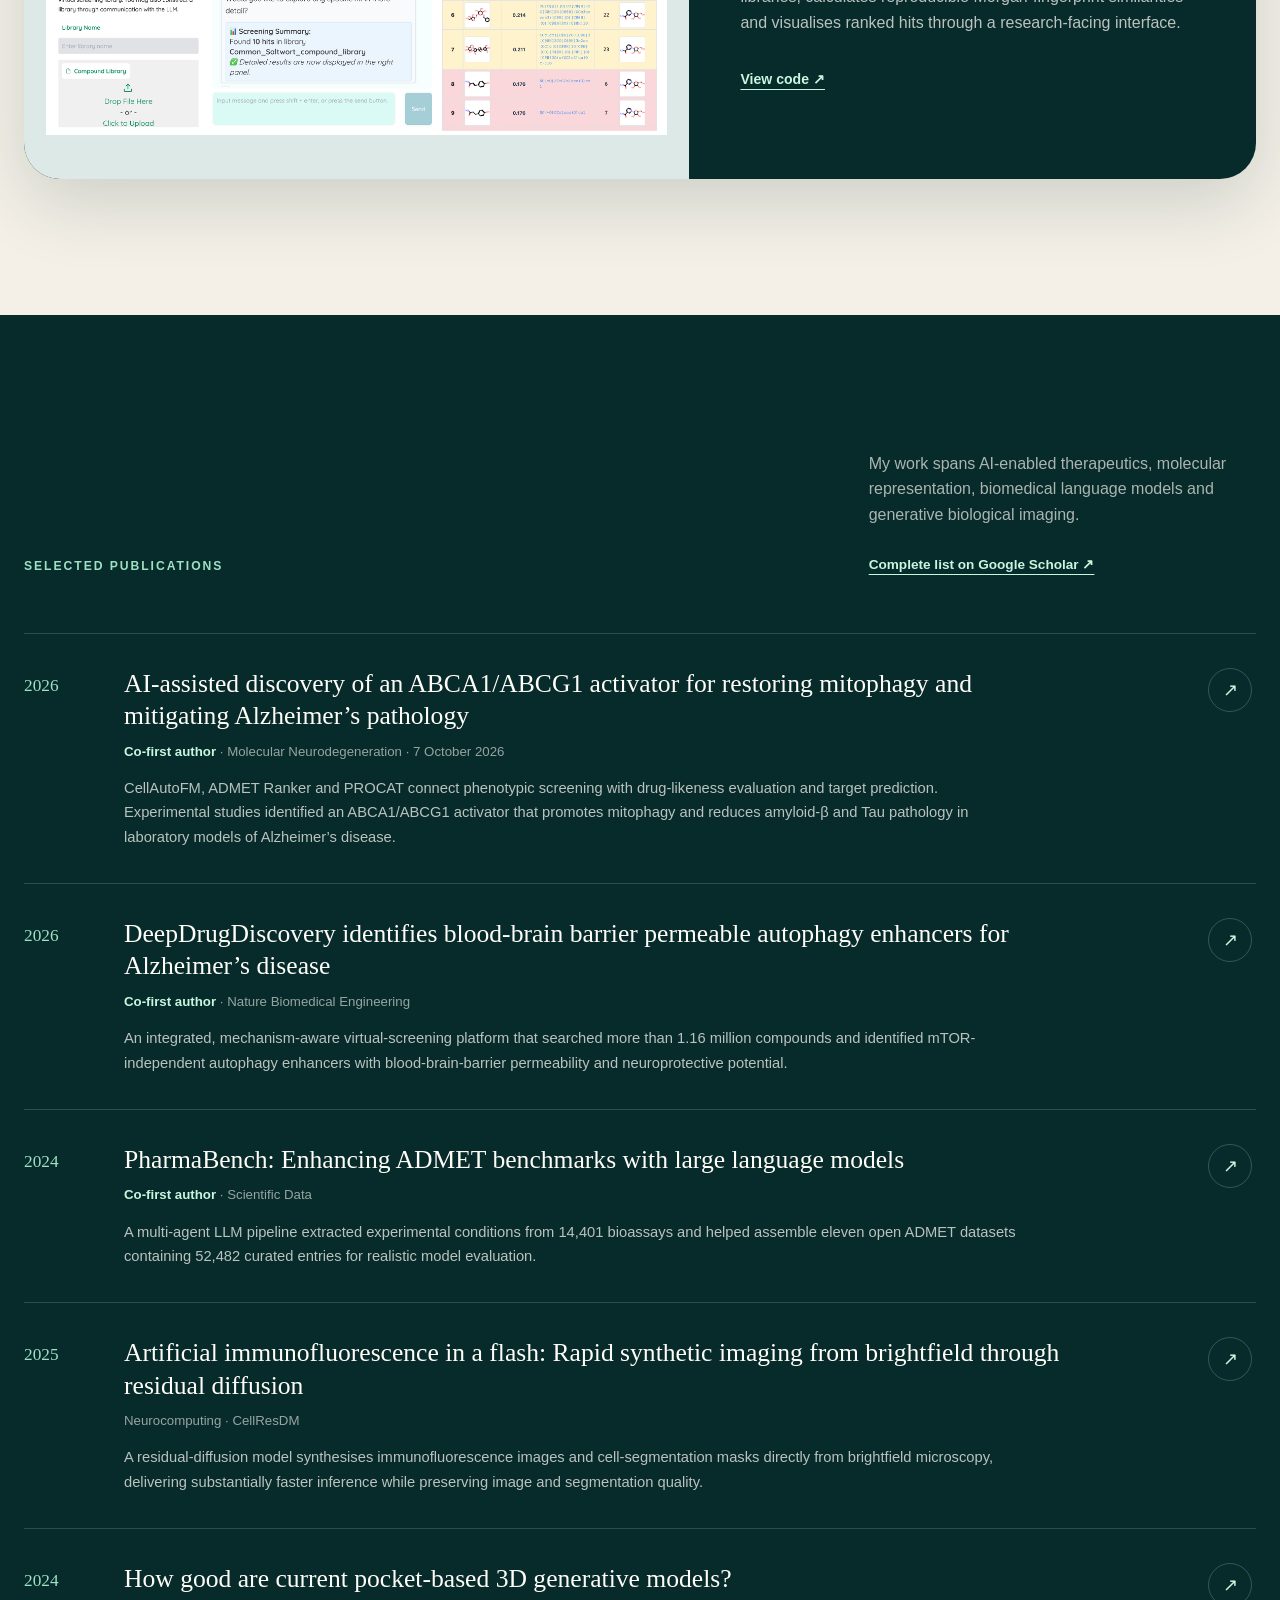
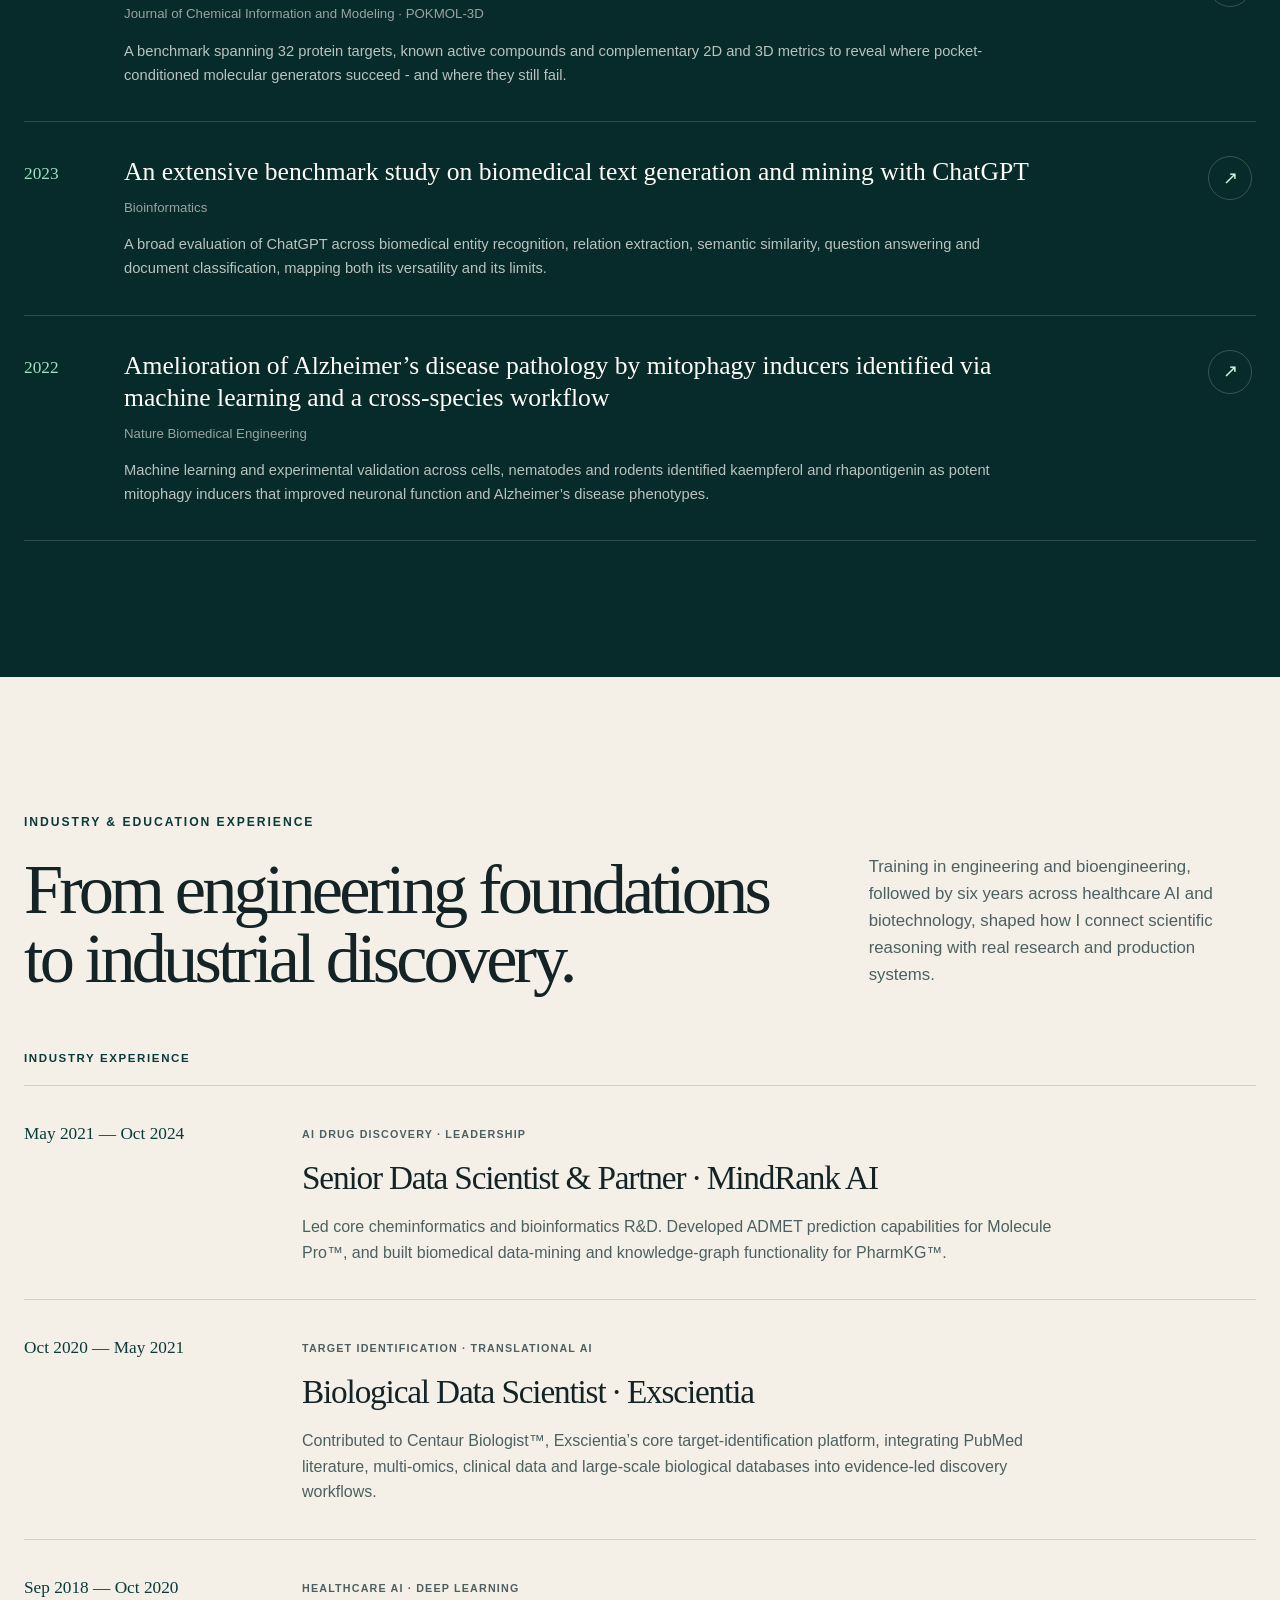
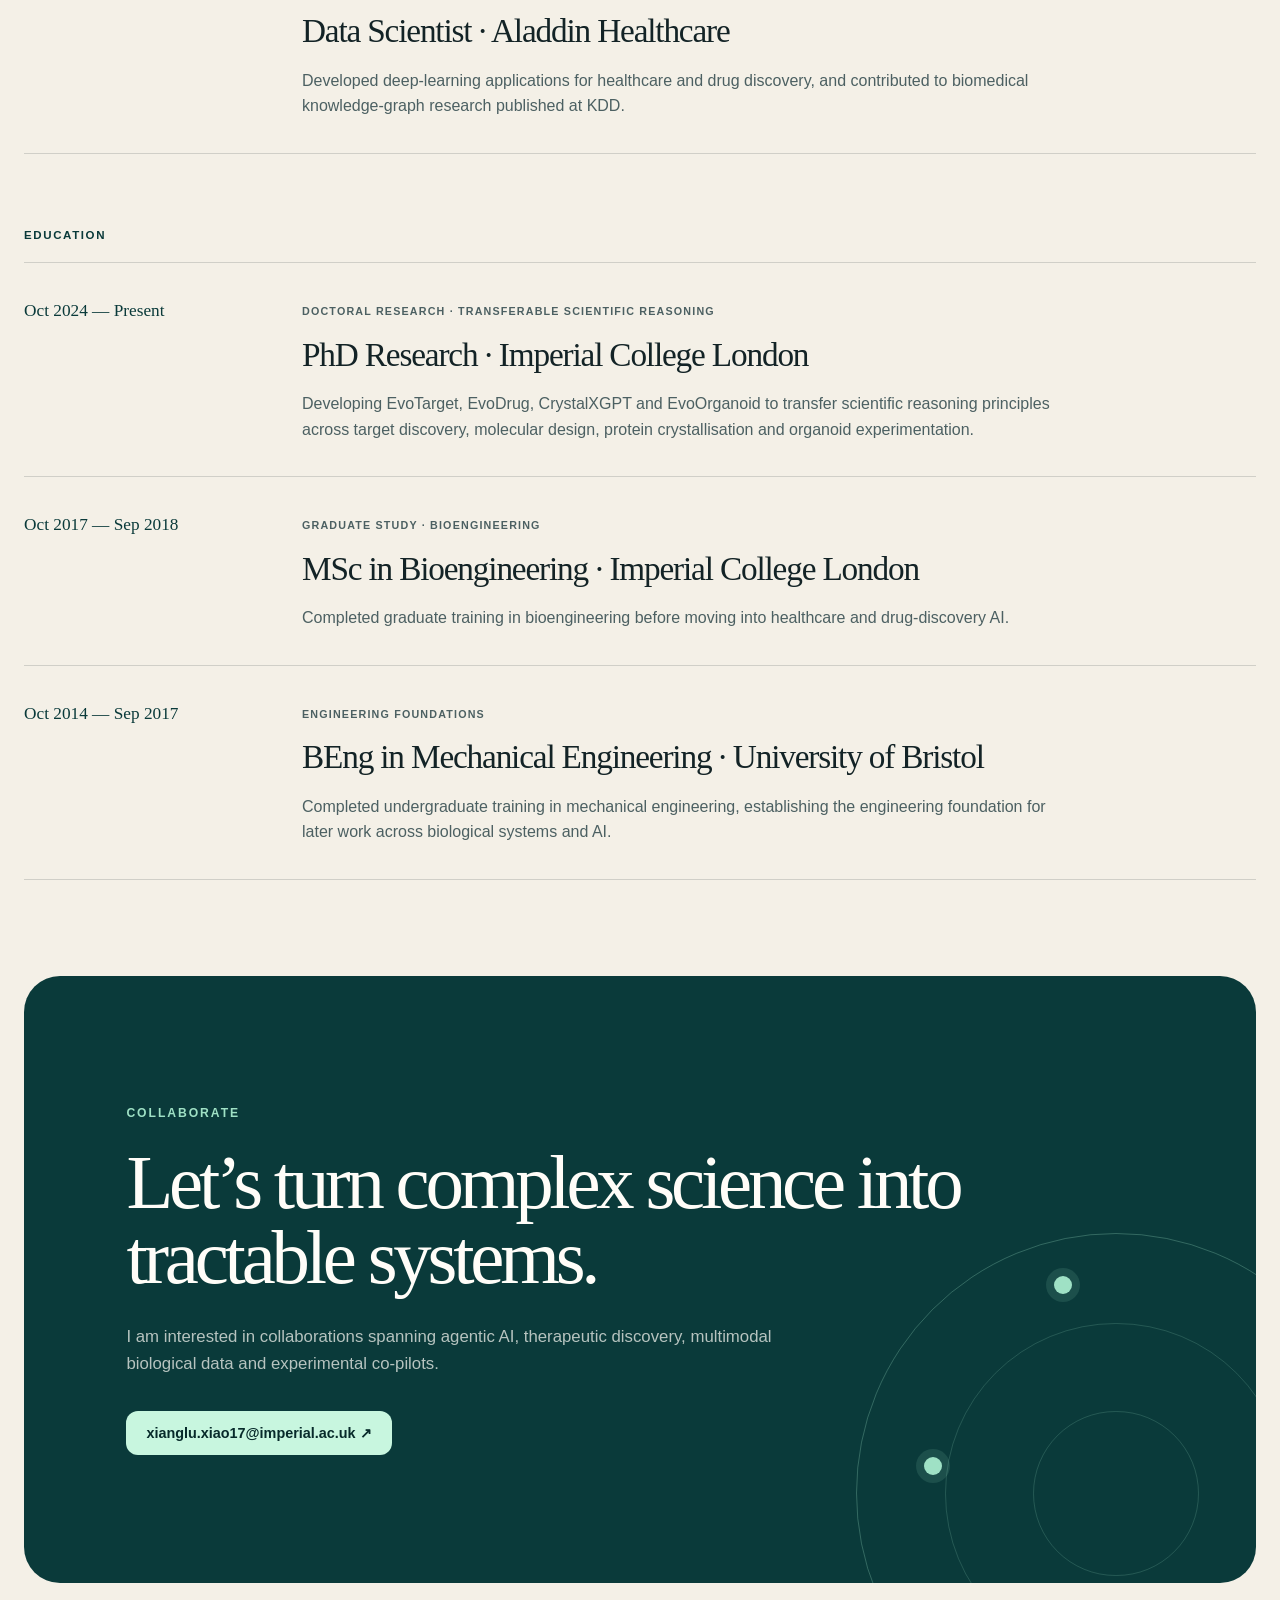
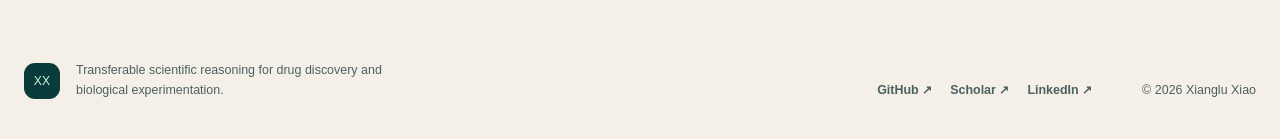
==== commit 27dadae3: "Add DeepDrugDiscovery and EvoTarget platform links" ====
--- a/index.html
+++ b/index.html
@@ -123,6 +123,9 @@
               An evolving multi-agent system for target deconvolution and prioritisation, combining multimodal
               evidence, scientific tools and reproducible workflow execution.
             </p>
+            <div class="card-links">
+              <a href="https://evotarget.uk/" target="_blank" rel="noreferrer">Explore platform ↗</a>
+            </div>
           </article>
 
           <article class="research-card research-card-mint">
@@ -174,6 +177,7 @@
               blood–brain-barrier-permeable, mTOR-independent autophagy enhancers for Alzheimer’s disease.
             </p>
             <div class="card-links">
+              <a href="https://deepdrugdiscovery.mindrank.ai/" target="_blank" rel="noreferrer">Explore platform ↗</a>
               <a href="https://doi.org/10.1038/s41551-026-01667-x" target="_blank" rel="noreferrer">Read the paper ↗</a>
               <a href="https://github.com/XiangLuXiao/DeepDrugDiscovery" target="_blank" rel="noreferrer">View code ↗</a>
             </div>
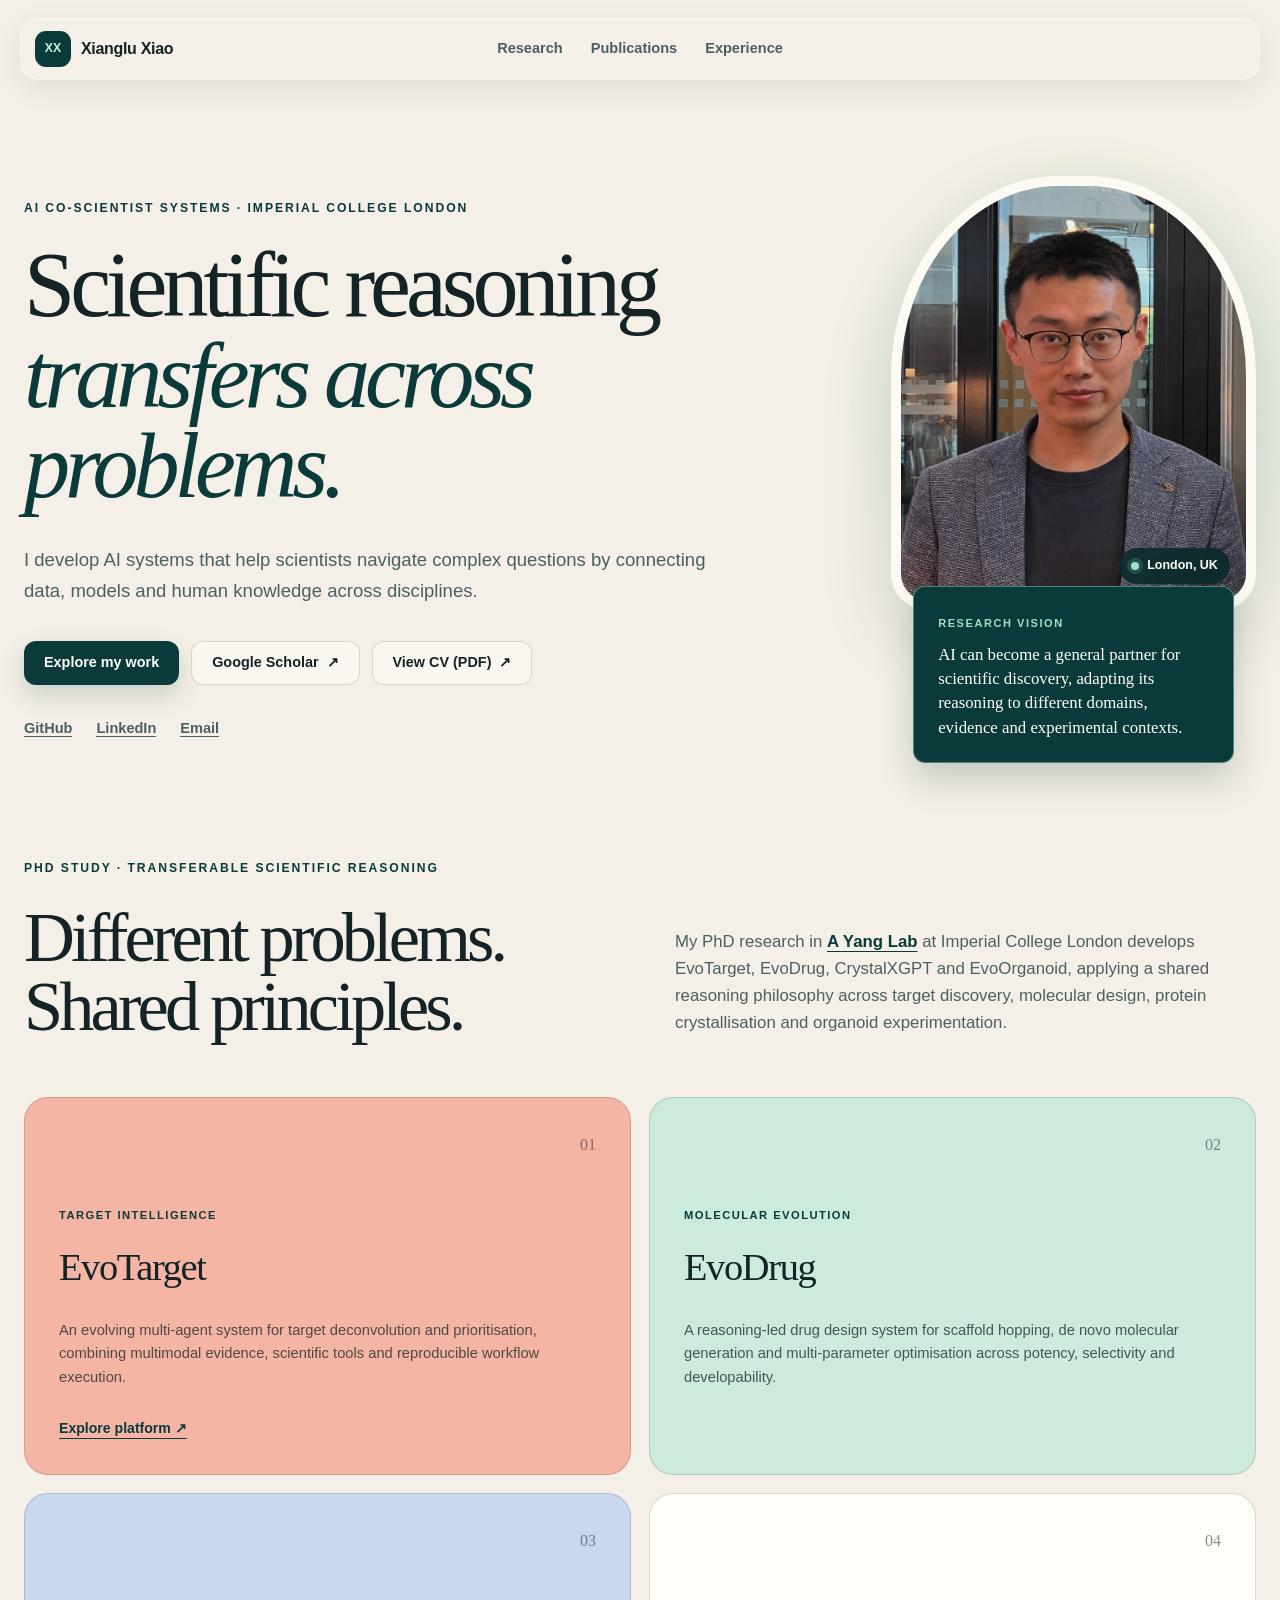
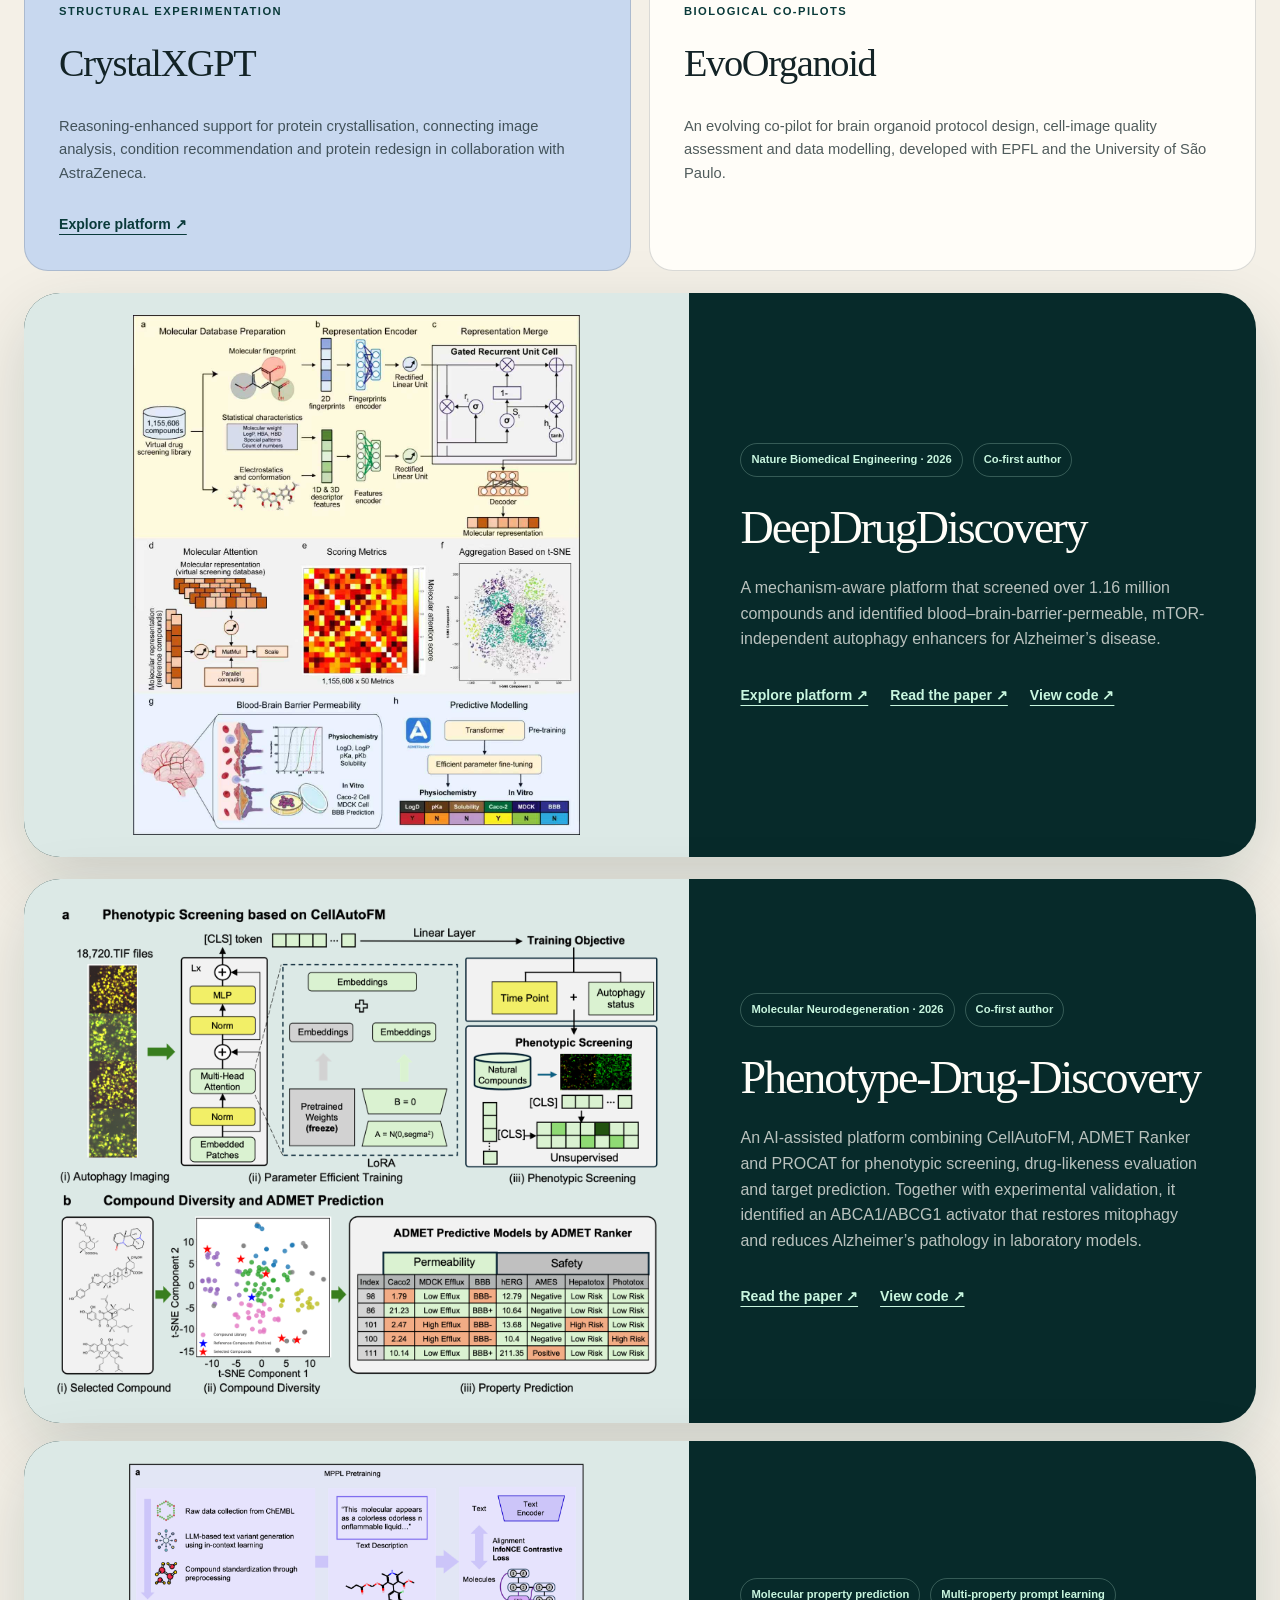
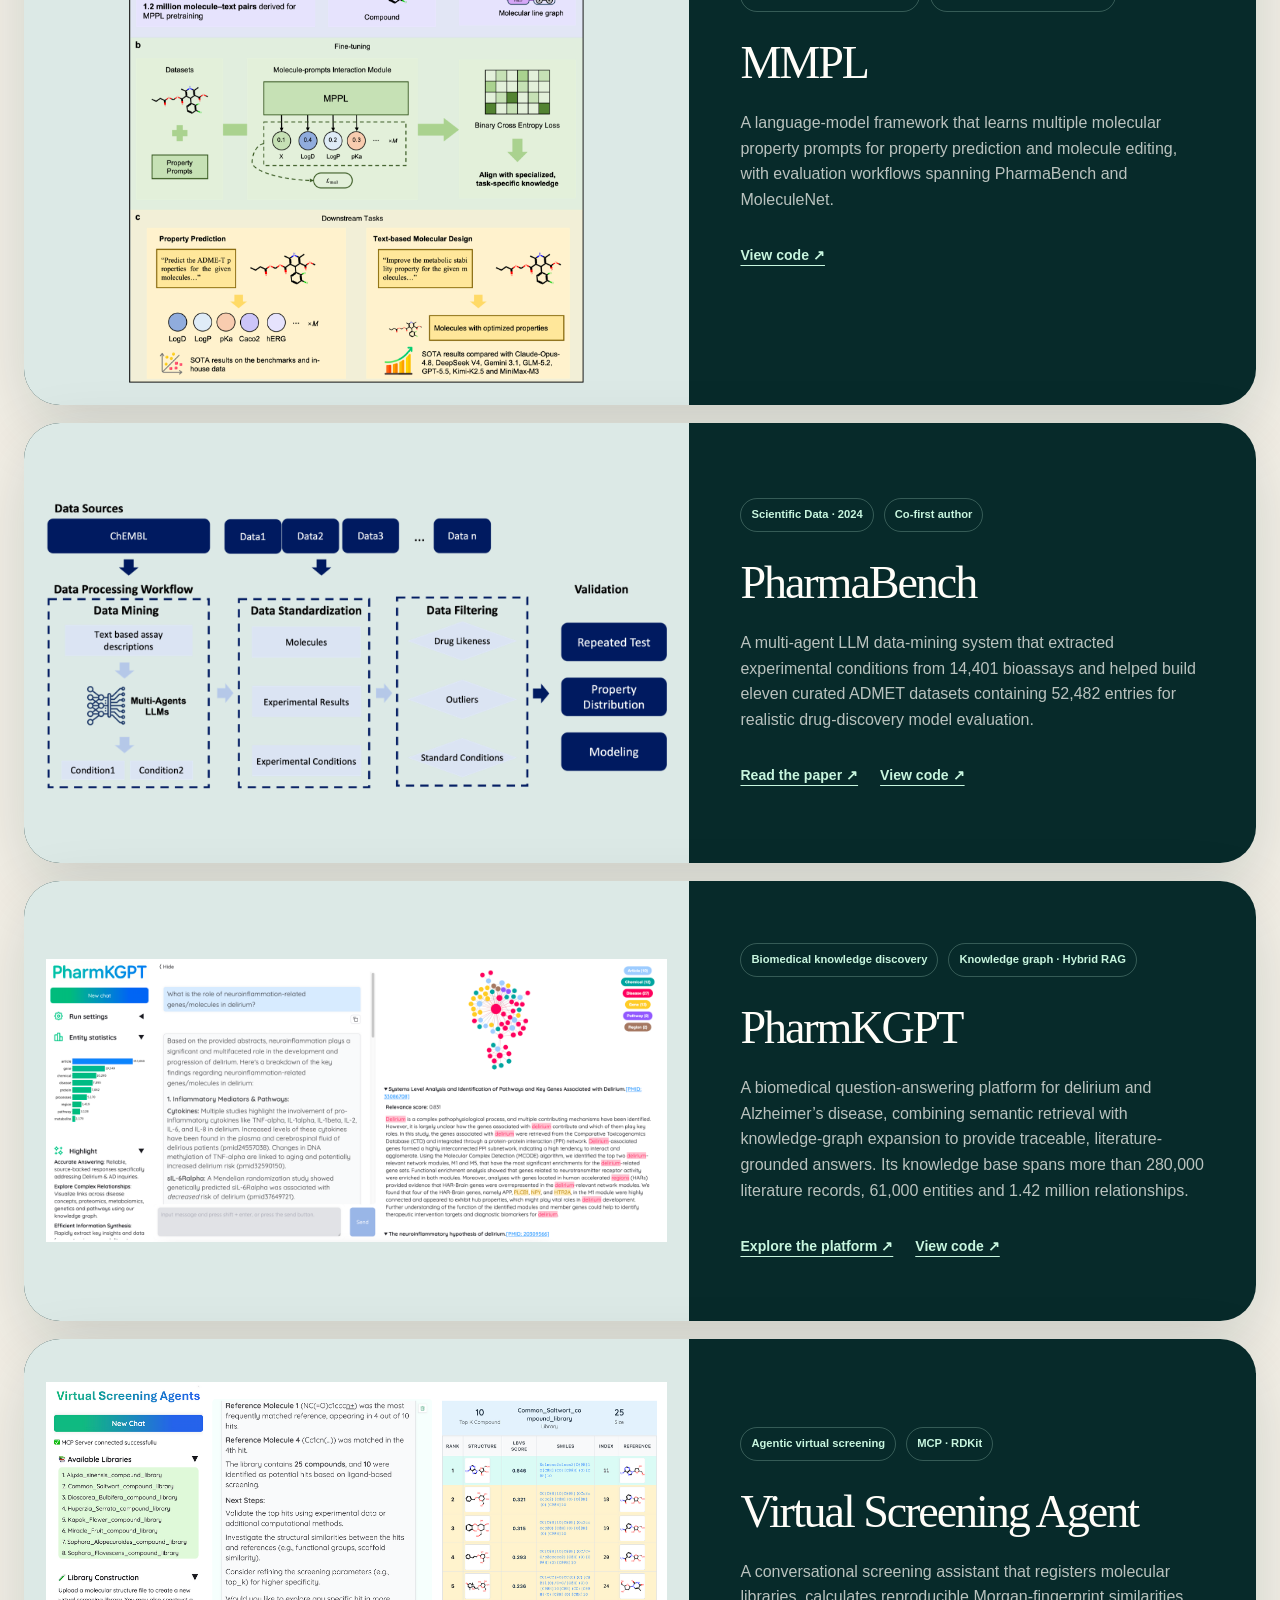
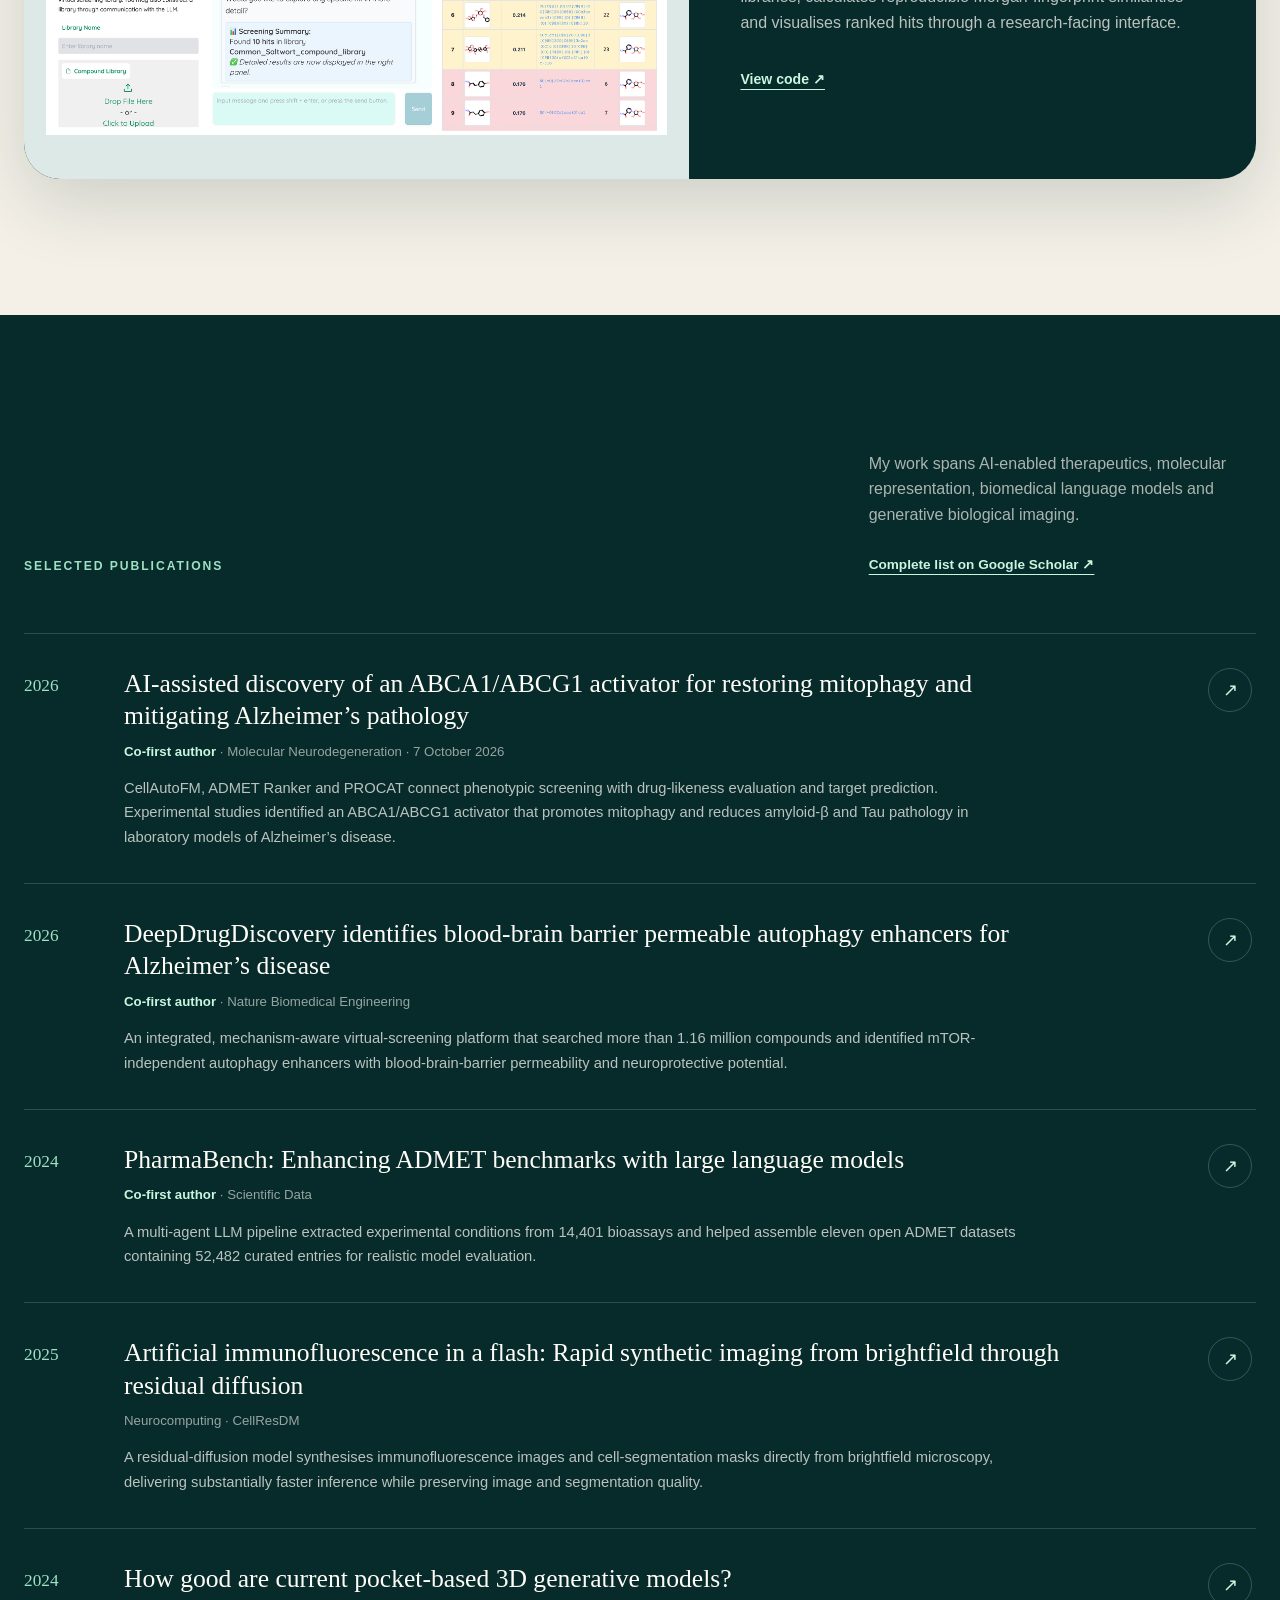
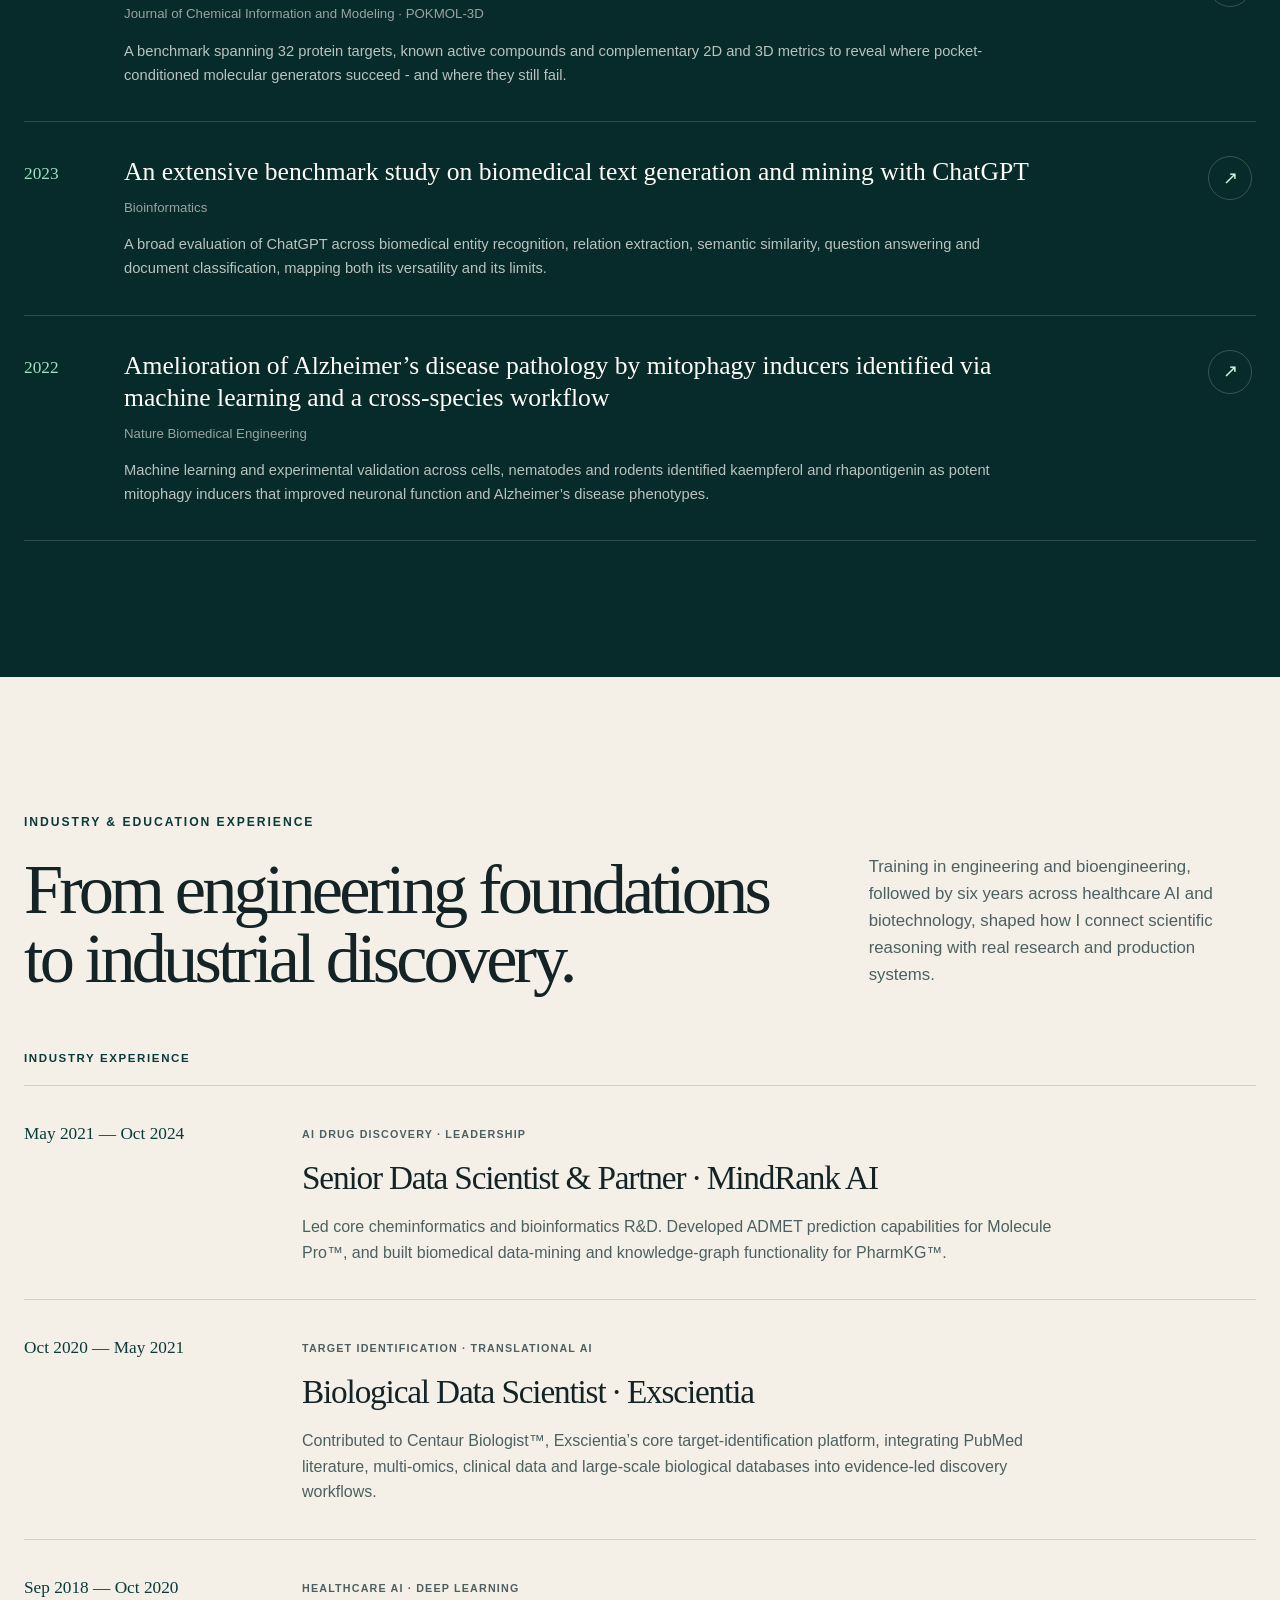
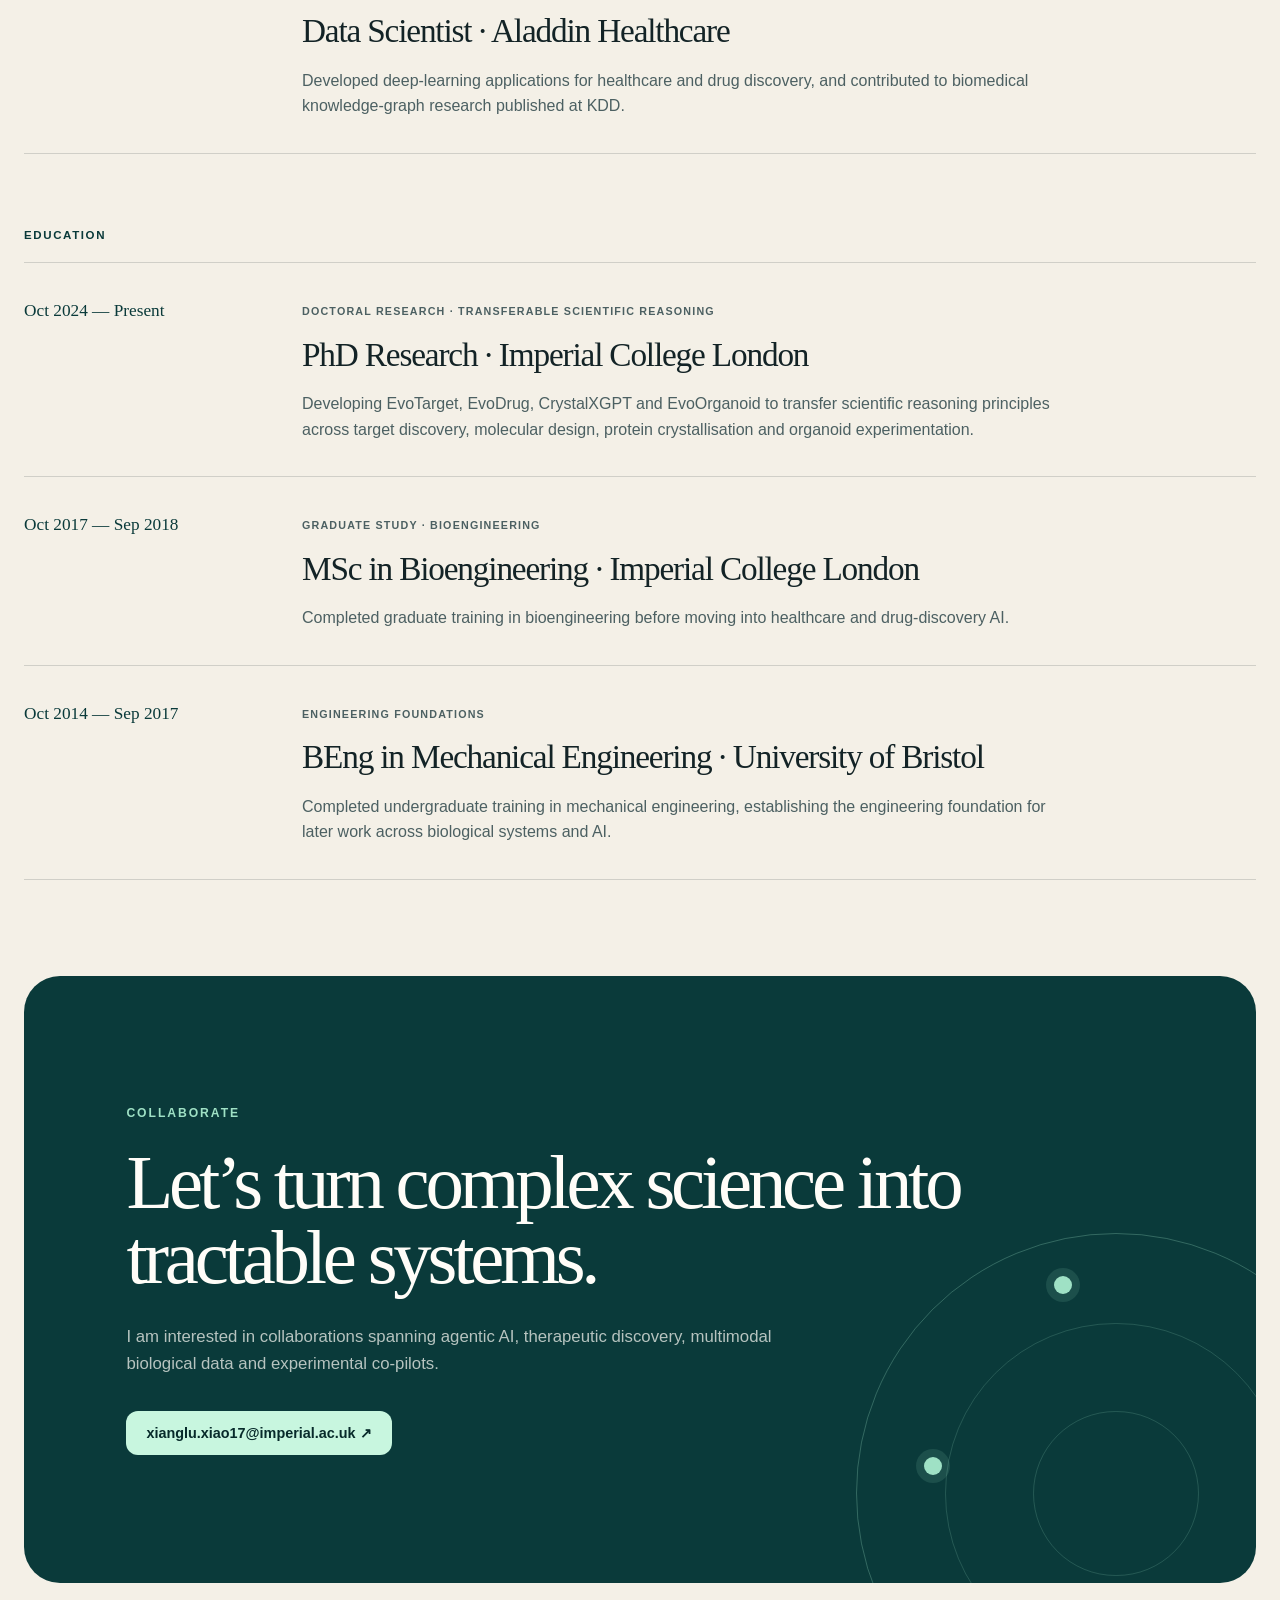
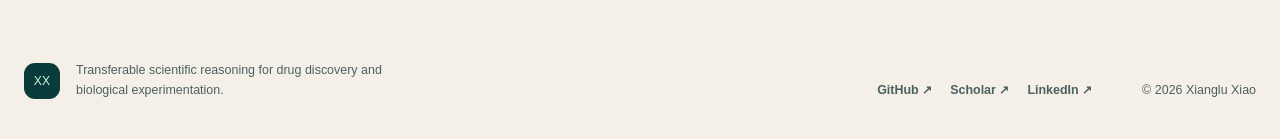
==== commit 856d3bfe: "Add current CV PDF and homepage link" ====
--- a/index.html
+++ b/index.html
@@ -79,6 +79,9 @@
             <a class="button button-secondary" href="https://scholar.google.com/citations?user=R48SPAgAAAAJ&amp;hl=en" target="_blank" rel="noreferrer">
               Google Scholar <span aria-hidden="true">↗</span>
             </a>
+            <a class="button button-secondary" href="assets/xianglu-xiao-cv.pdf" type="application/pdf" target="_blank" rel="noopener noreferrer">
+              View CV (PDF) <span aria-hidden="true">↗</span>
+            </a>
           </div>
           <ul class="profile-links" aria-label="External profiles">
             <li><a href="https://github.com/XiangLuXiao" target="_blank" rel="noreferrer">GitHub</a></li>
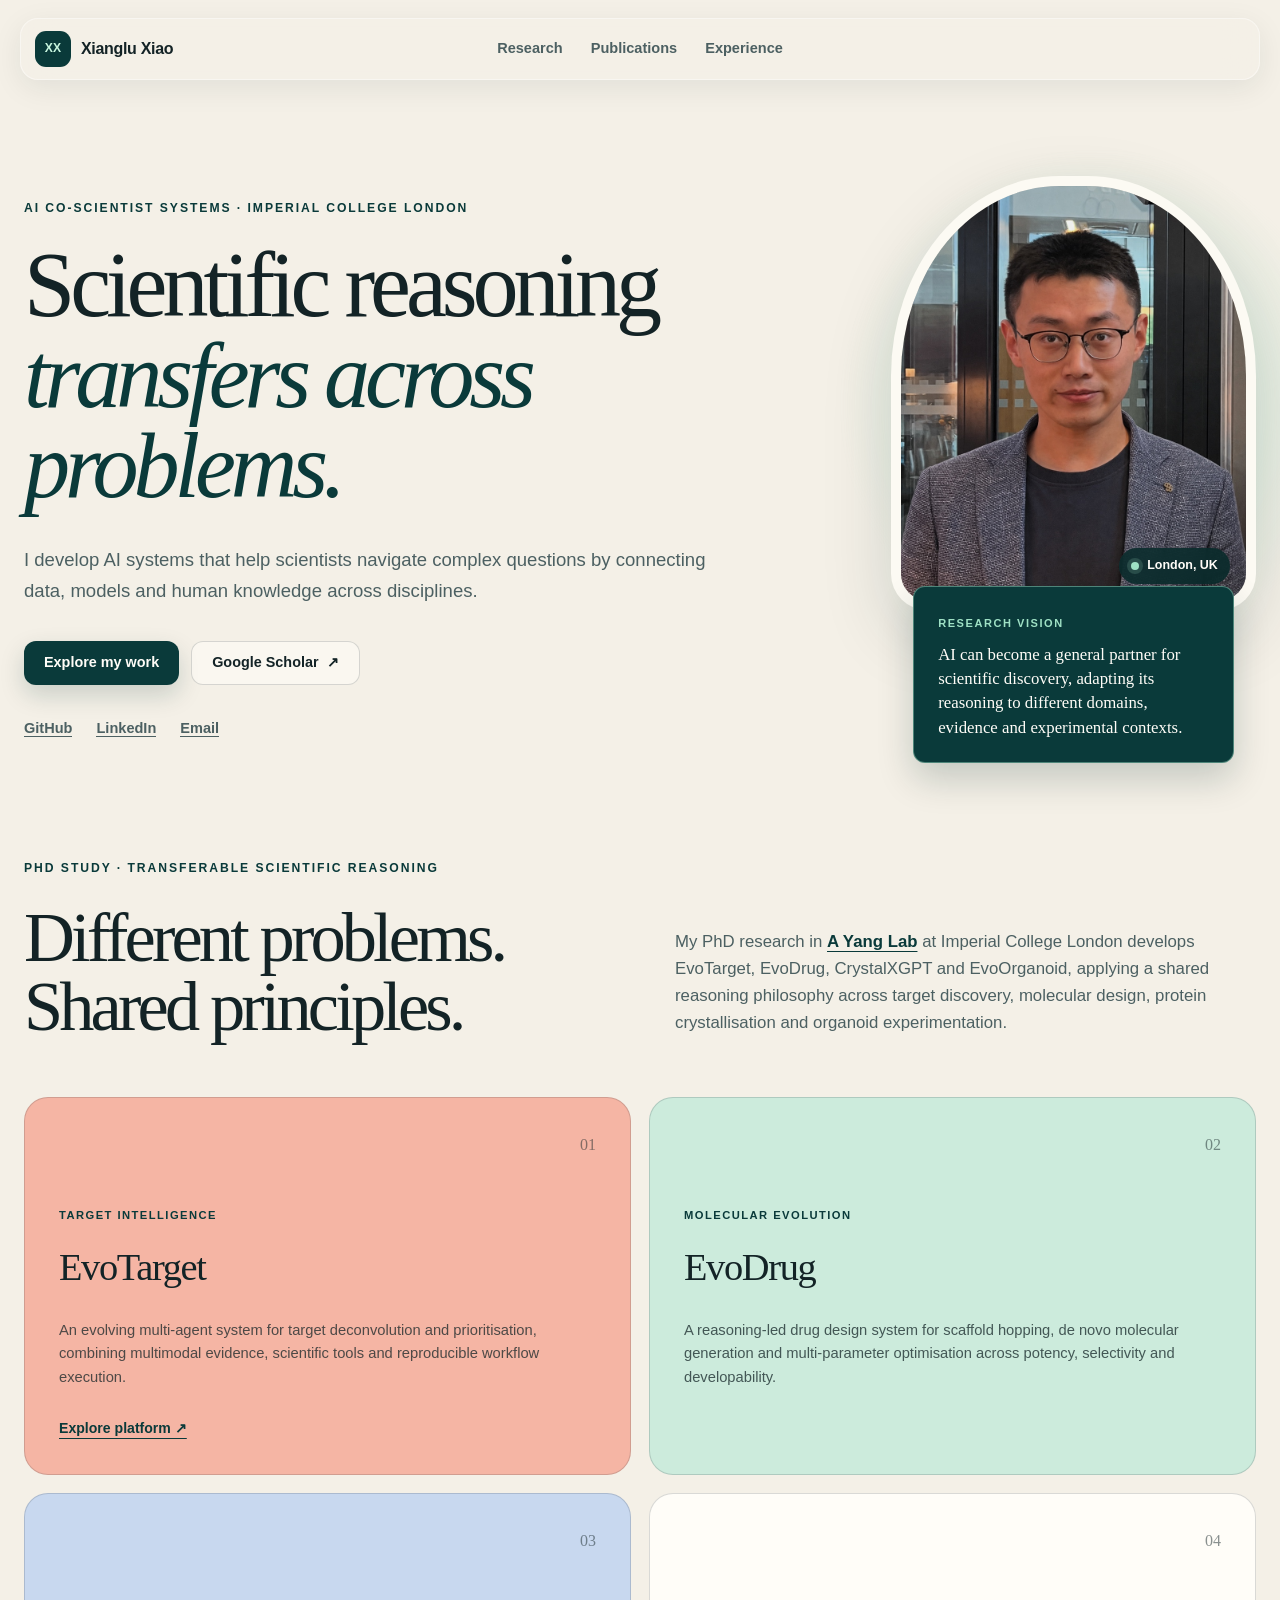
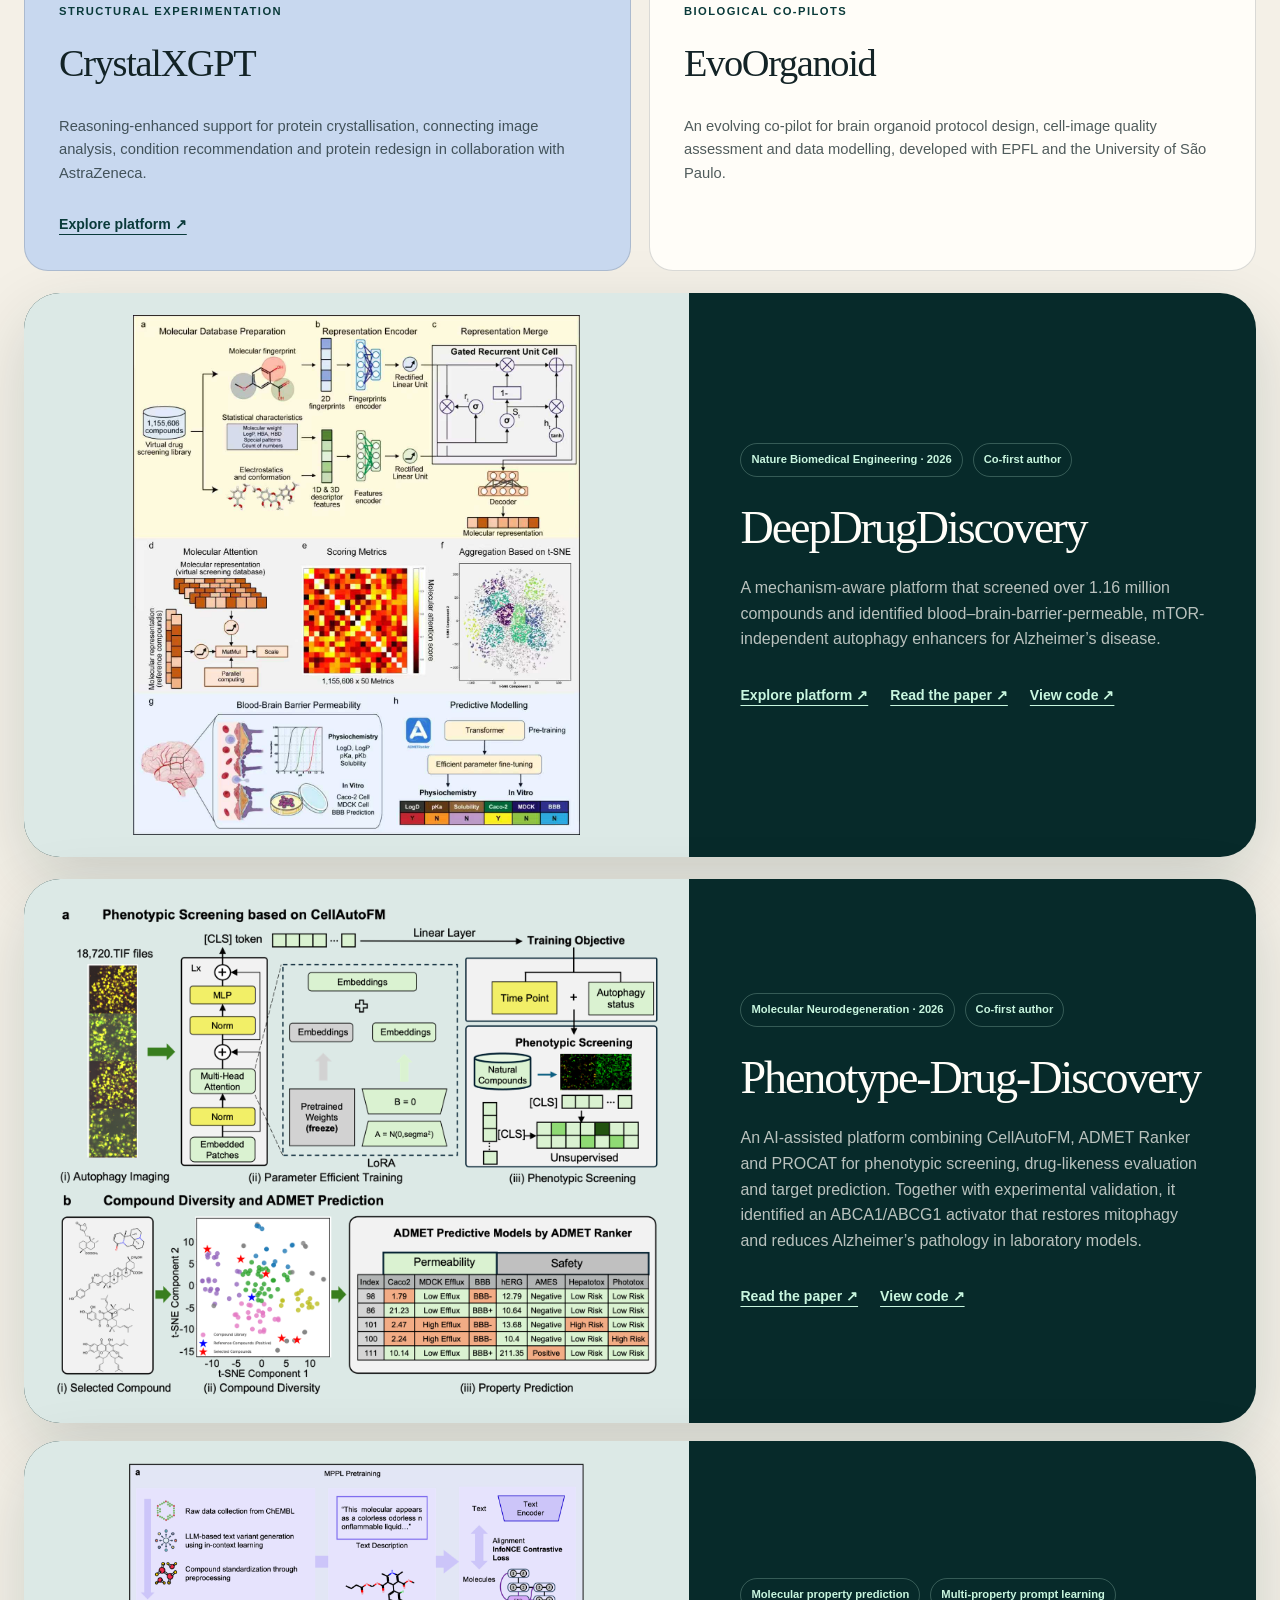
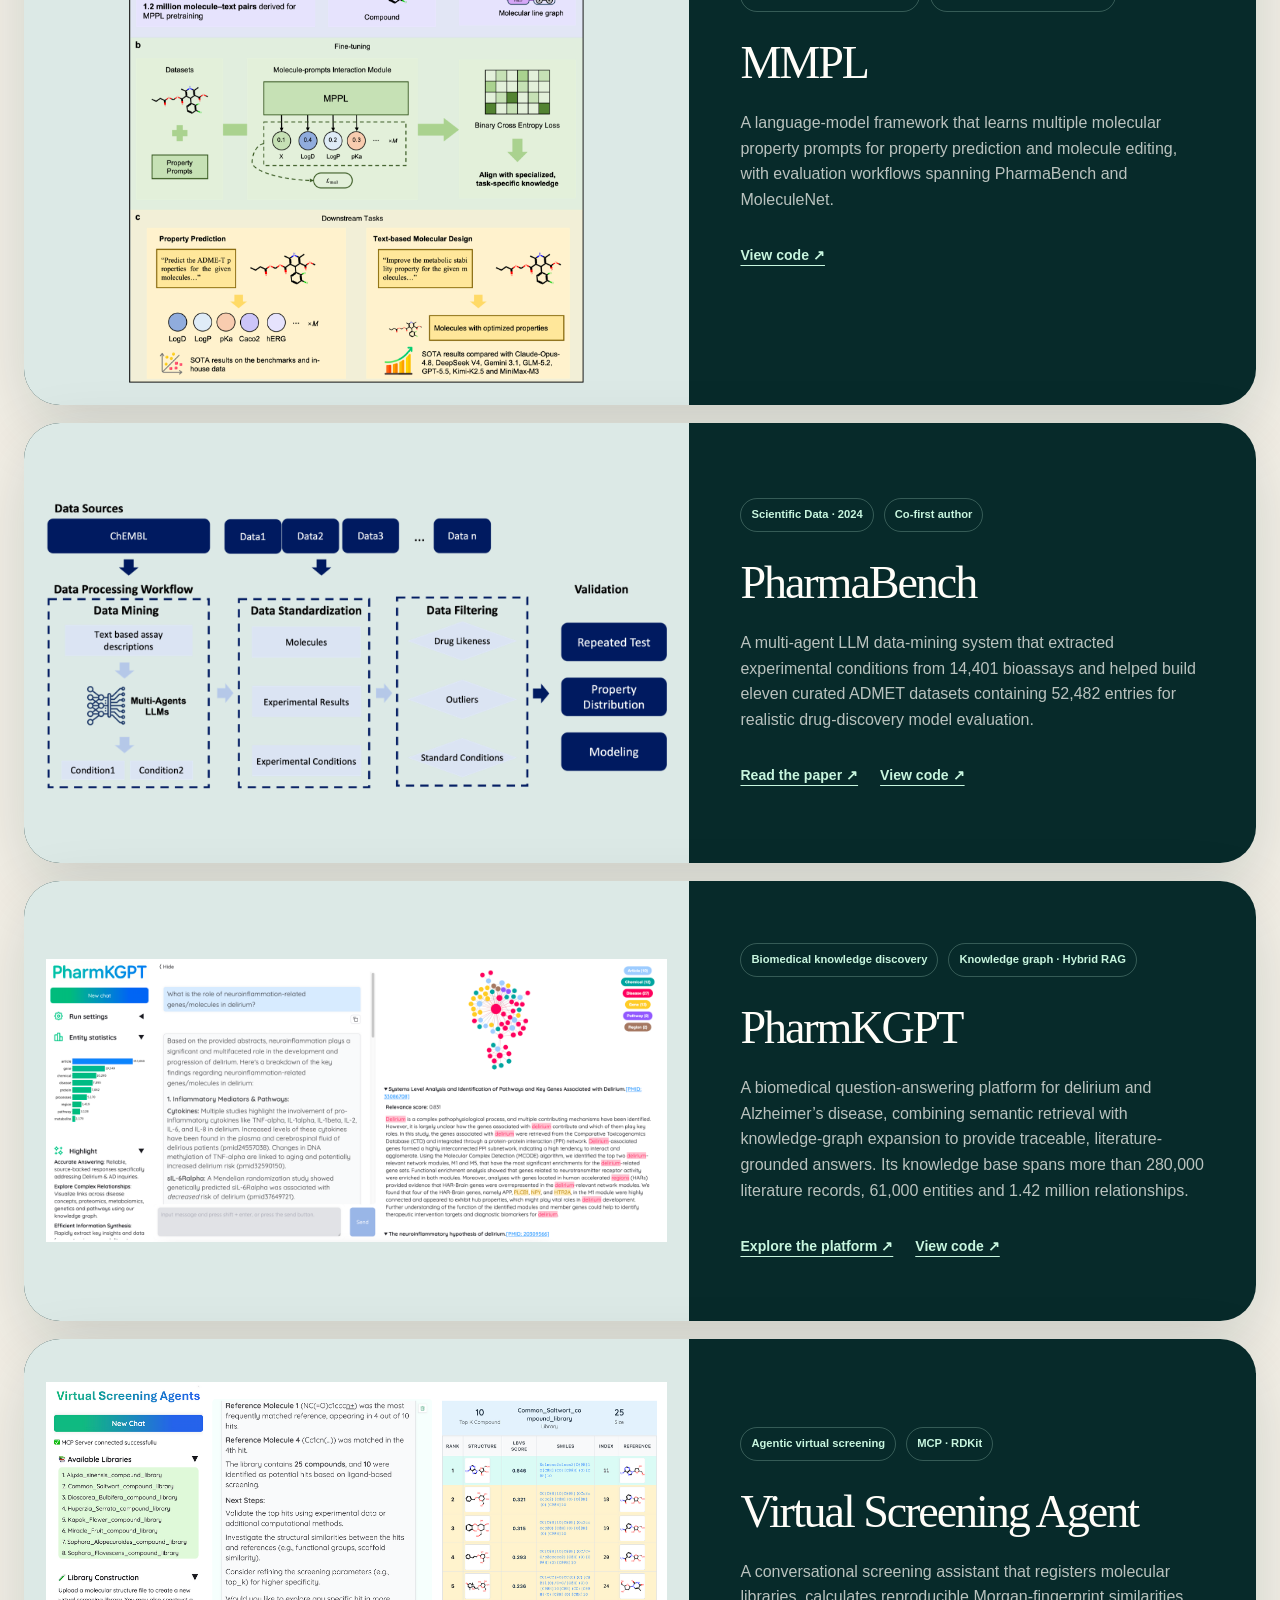
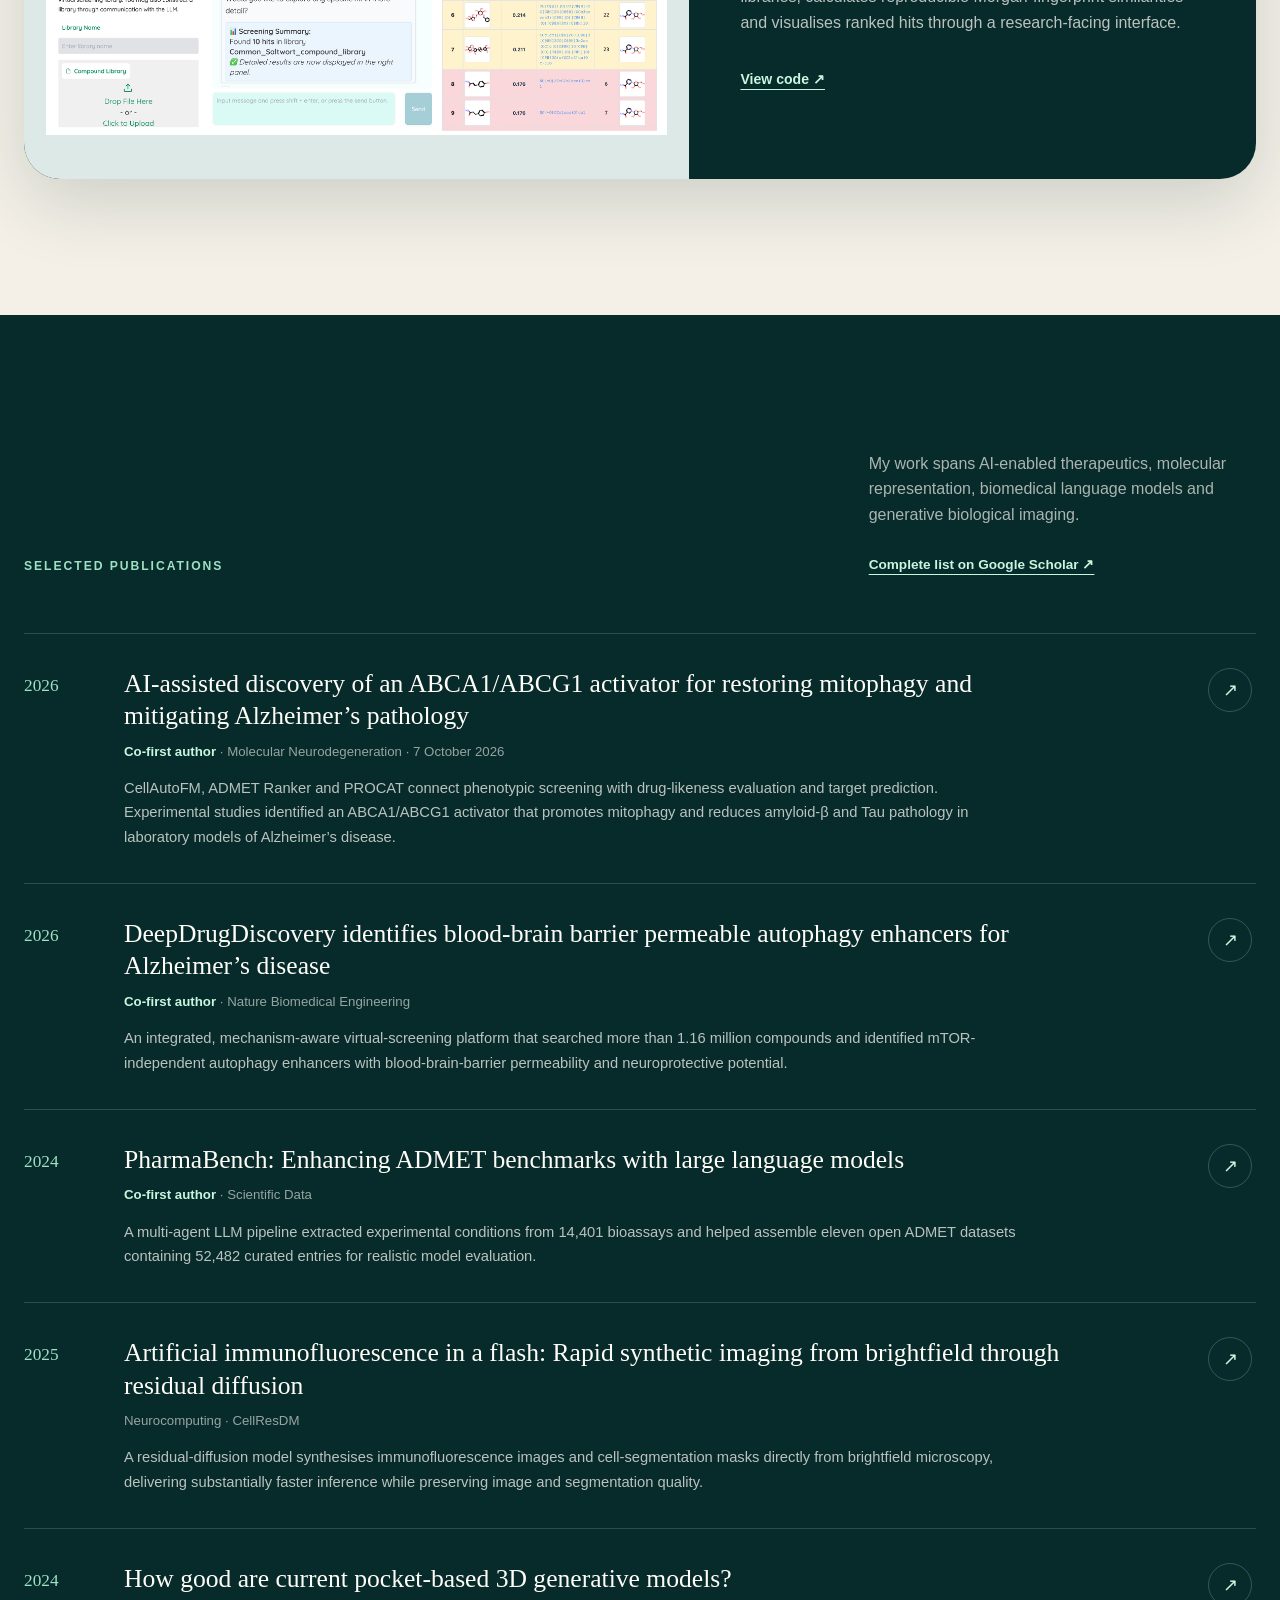
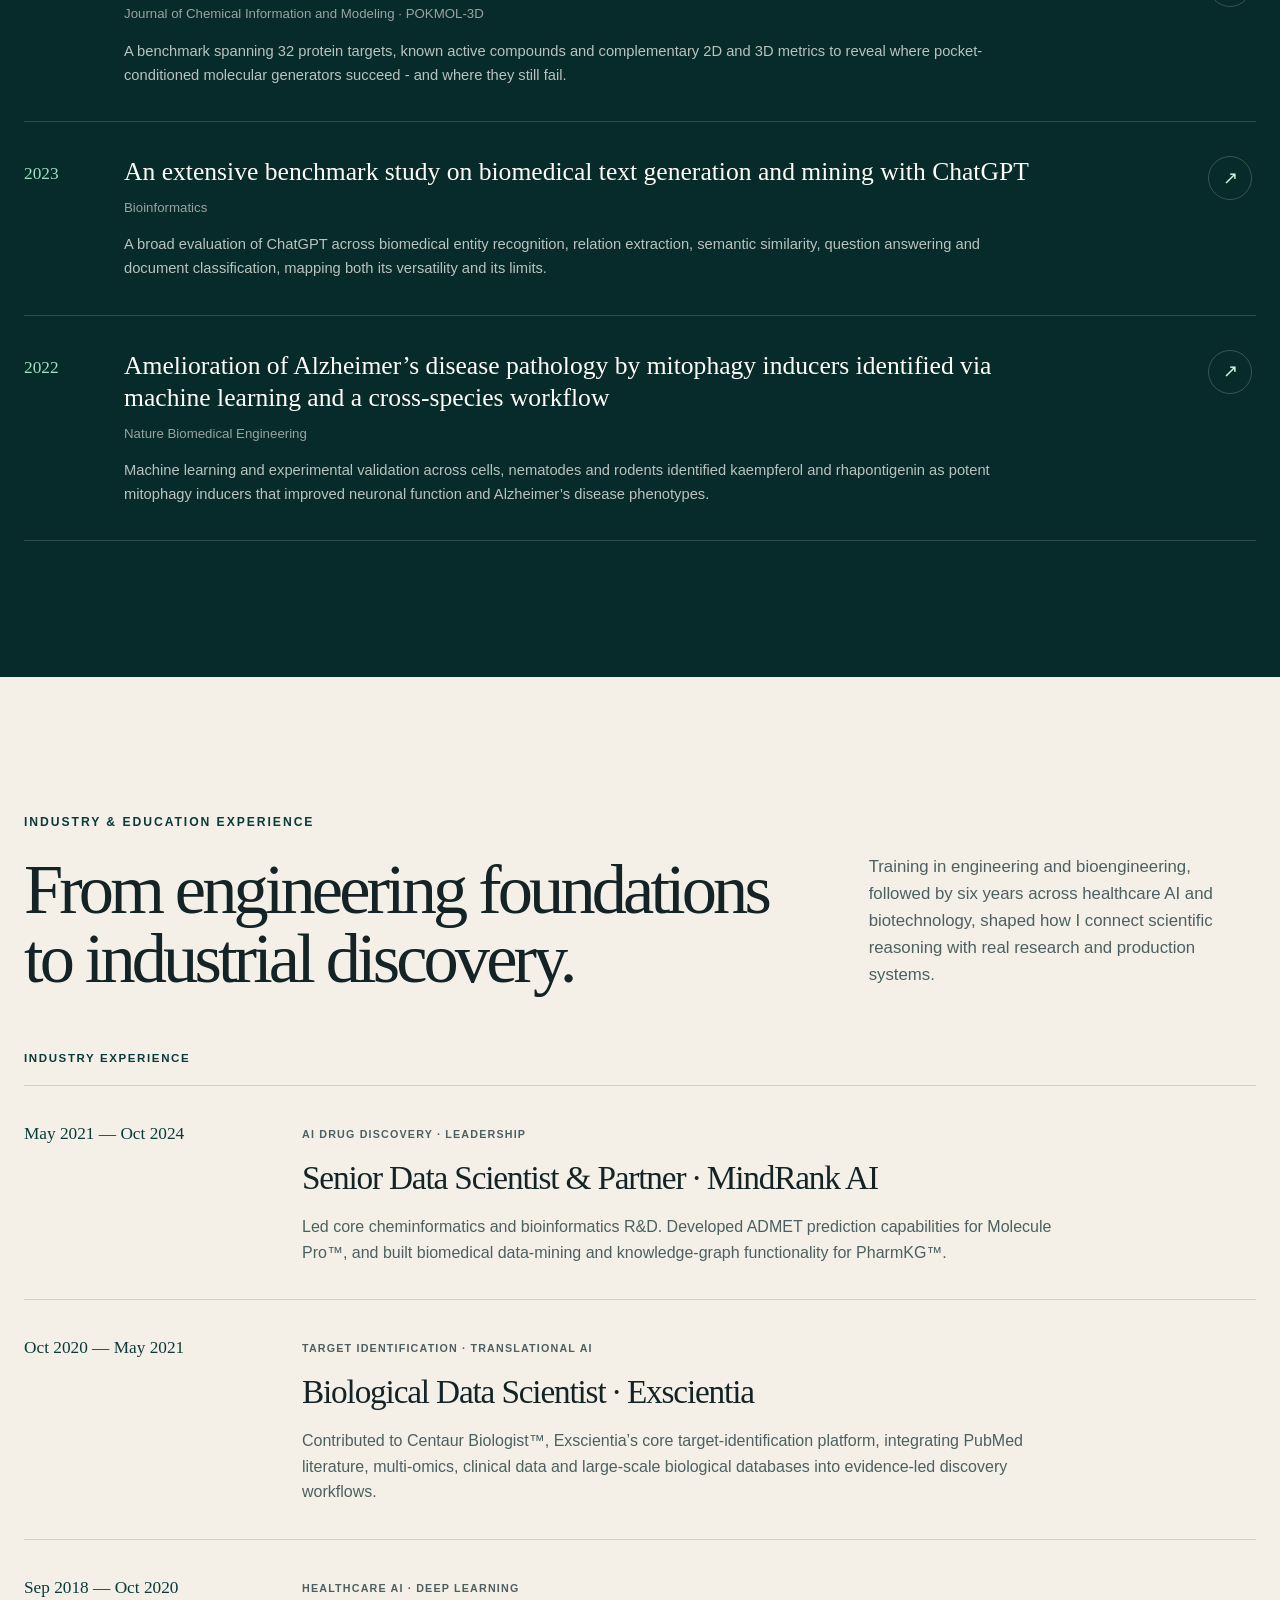
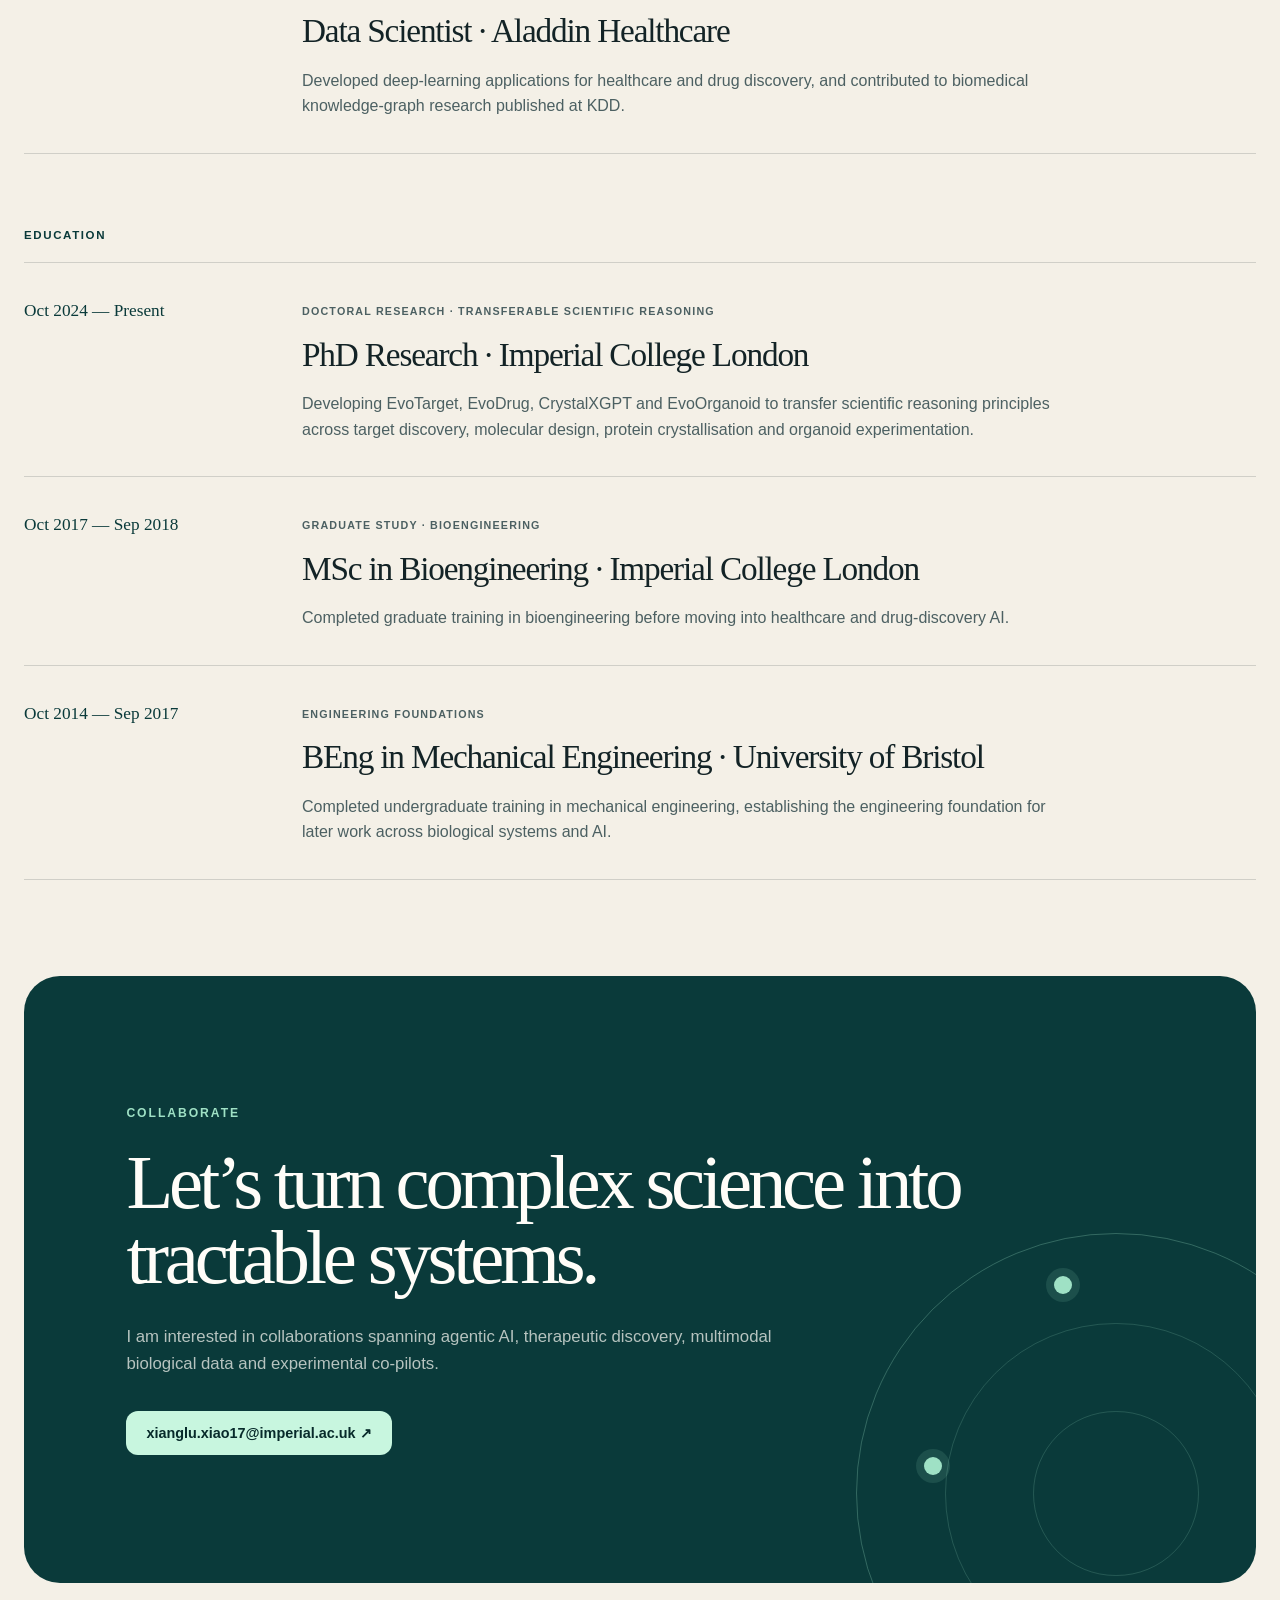
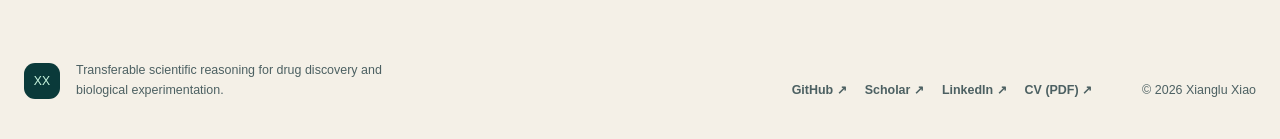
==== commit f148ba9d: "Move CV link to the footer" ====
--- a/index.html
+++ b/index.html
@@ -79,9 +79,6 @@
             <a class="button button-secondary" href="https://scholar.google.com/citations?user=R48SPAgAAAAJ&amp;hl=en" target="_blank" rel="noreferrer">
               Google Scholar <span aria-hidden="true">↗</span>
             </a>
-            <a class="button button-secondary" href="assets/xianglu-xiao-cv.pdf" type="application/pdf" target="_blank" rel="noopener noreferrer">
-              View CV (PDF) <span aria-hidden="true">↗</span>
-            </a>
           </div>
           <ul class="profile-links" aria-label="External profiles">
             <li><a href="https://github.com/XiangLuXiao" target="_blank" rel="noreferrer">GitHub</a></li>
@@ -476,6 +473,7 @@
         <a href="https://github.com/XiangLuXiao" target="_blank" rel="noreferrer">GitHub ↗</a>
         <a href="https://scholar.google.com/citations?user=R48SPAgAAAAJ&amp;hl=en" target="_blank" rel="noreferrer">Scholar ↗</a>
         <a href="https://www.linkedin.com/in/xianglu-xiao/" target="_blank" rel="noreferrer">LinkedIn ↗</a>
+        <a href="assets/xianglu-xiao-cv.pdf" type="application/pdf" target="_blank" rel="noopener noreferrer">CV (PDF) ↗</a>
       </nav>
       <p>© <span id="year">2026</span> Xianglu Xiao</p>
     </footer>
